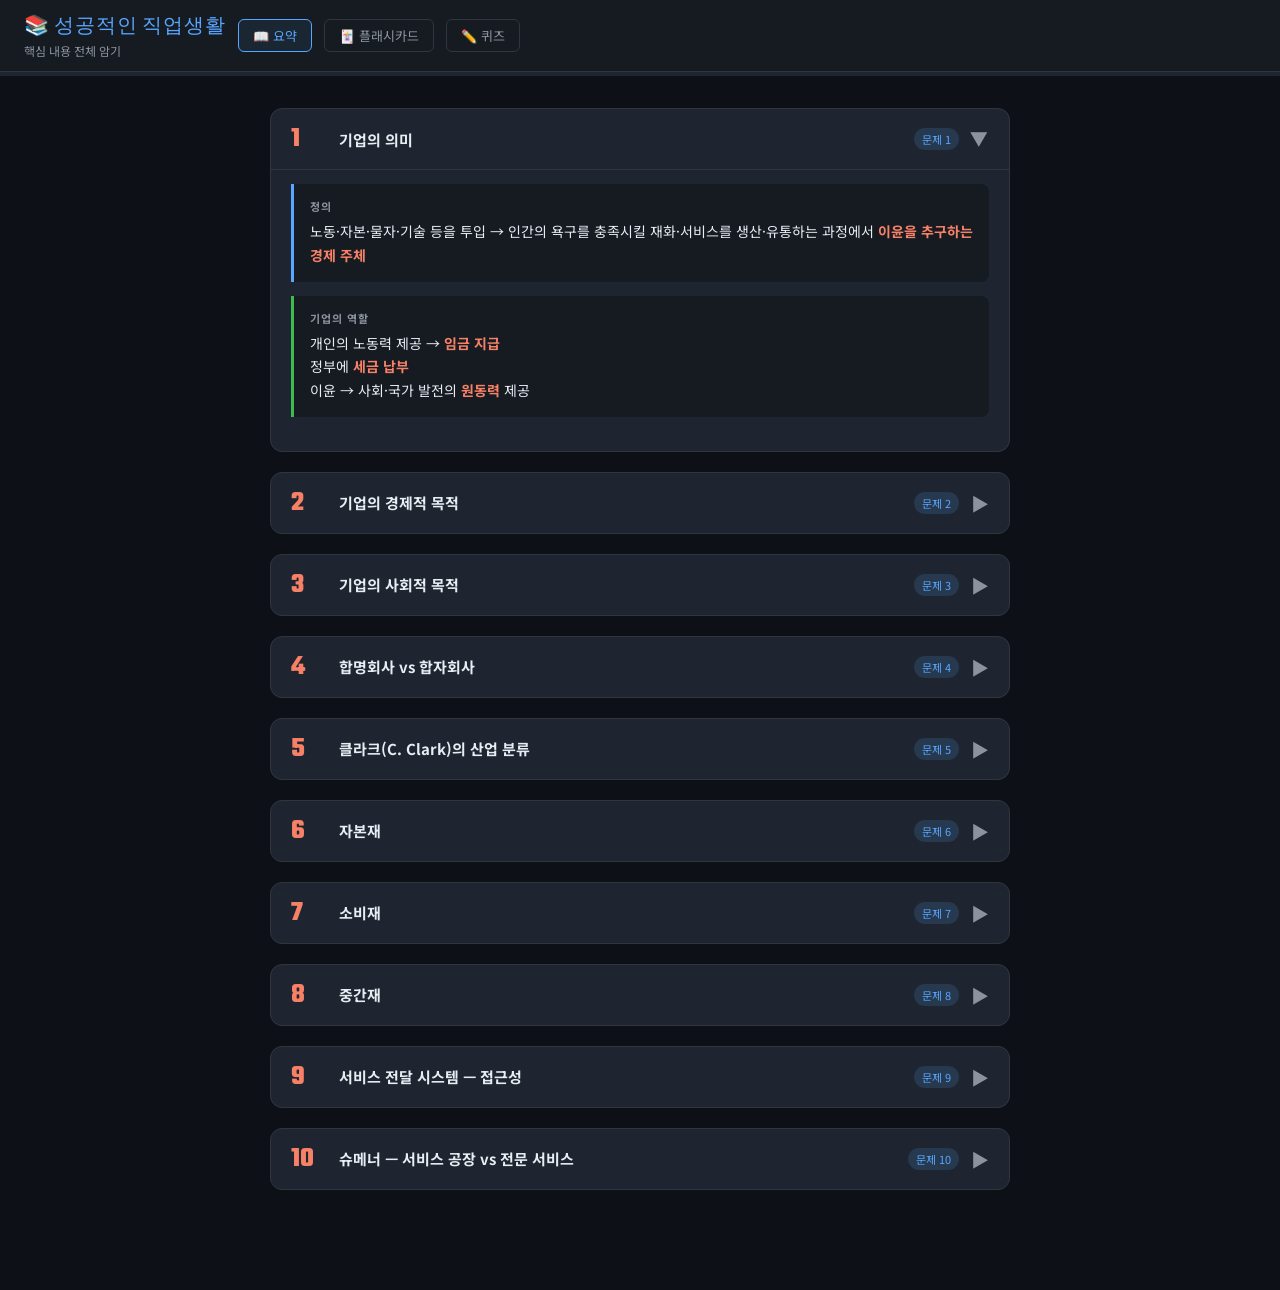
==== index.html @ 666afbc3 "Create index.html" ====
<!DOCTYPE html>
<html lang="ko">
<head>
<meta charset="UTF-8">
<meta name="viewport" content="width=device-width, initial-scale=1.0">
<title>성공적인 직업생활 암기 📚</title>
<style>
  @import url('https://fonts.googleapis.com/css2?family=Noto+Sans+KR:wght@400;500;700;900&family=Teko:wght@500;700&display=swap');
  :root {
    --bg:#0d1117;--surface:#161b22;--card:#1e2530;--border:#30363d;
    --accent:#58a6ff;--accent2:#f78166;--accent3:#3fb950;--accent4:#d2a8ff;
    --text:#e6edf3;--muted:#8b949e;
    --correct:#1a4731;--wrong:#4a1a1a;--correct-border:#3fb950;--wrong-border:#f85149;
  }
  *{box-sizing:border-box;margin:0;padding:0;}
  body{background:var(--bg);color:var(--text);font-family:'Noto Sans KR',sans-serif;min-height:100vh;}

  nav{background:var(--surface);border-bottom:1px solid var(--border);padding:12px 24px;display:flex;align-items:center;gap:12px;position:sticky;top:0;z-index:100;flex-wrap:wrap;}
  .nav-title{font-family:'Teko',sans-serif;font-size:20px;color:var(--accent);letter-spacing:1px;margin-right:auto;}
  .nav-sub{font-size:12px;color:var(--muted);}
  .nav-btn{background:none;border:1px solid var(--border);color:var(--muted);padding:6px 14px;border-radius:6px;cursor:pointer;font-family:'Noto Sans KR',sans-serif;font-size:13px;transition:all 0.2s;}
  .nav-btn.active,.nav-btn:hover{border-color:var(--accent);color:var(--accent);background:rgba(88,166,255,0.08);}

  .progress-bar-wrap{width:100%;background:var(--card);height:4px;position:sticky;top:53px;z-index:99;}
  .progress-bar-fill{height:100%;background:linear-gradient(90deg,var(--accent),var(--accent4));transition:width 0.4s ease;}

  .section{display:none;max-width:780px;margin:0 auto;padding:32px 20px 80px;}
  .section.active{display:block;}

  /* 요약 */
  .topic{background:var(--card);border:1px solid var(--border);border-radius:12px;margin-bottom:20px;overflow:hidden;}
  .topic-header{padding:16px 20px;display:flex;align-items:center;gap:12px;cursor:pointer;user-select:none;transition:background 0.15s;}
  .topic-header:hover{background:rgba(255,255,255,0.03);}
  .topic-num{font-family:'Teko',sans-serif;font-size:28px;font-weight:700;color:var(--accent2);min-width:36px;line-height:1;}
  .topic-title{font-size:15px;font-weight:700;flex:1;line-height:1.4;}
  .topic-tag{font-size:11px;padding:3px 8px;border-radius:20px;background:rgba(88,166,255,0.15);color:var(--accent);white-space:nowrap;}
  .chevron{color:var(--muted);font-size:18px;transition:transform 0.25s;}
  .topic.open .chevron{transform:rotate(90deg);}
  .topic-body{display:none;padding:0 20px 20px;border-top:1px solid var(--border);animation:fadeIn 0.2s ease;}
  .topic.open .topic-body{display:block;}
  @keyframes fadeIn{from{opacity:0;transform:translateY(-4px)}to{opacity:1;transform:none}}

  .keyword-box{background:var(--surface);border-left:3px solid var(--accent);border-radius:0 8px 8px 0;padding:14px 16px;margin:14px 0;}
  .keyword-box.green{border-color:var(--accent3);}
  .keyword-box.purple{border-color:var(--accent4);}
  .keyword-box.red{border-color:var(--accent2);}
  .kw-label{font-size:11px;font-weight:700;text-transform:uppercase;letter-spacing:1px;color:var(--muted);margin-bottom:6px;}
  .kw-content{font-size:14px;line-height:1.7;color:var(--text);}
  .kw-content strong{color:var(--accent2);}

  .compare-grid{display:grid;grid-template-columns:1fr 1fr;gap:12px;margin:14px 0;}
  .compare-card{background:var(--surface);border-radius:8px;padding:14px;border:1px solid var(--border);}
  .compare-card h4{font-size:13px;font-weight:700;margin-bottom:8px;}
  .compare-card.blue h4{color:var(--accent);}
  .compare-card.orange h4{color:var(--accent2);}
  .compare-card p,.compare-card li{font-size:13px;color:#cdd9e5;line-height:1.8;}
  .compare-card ul{padding-left:16px;}

  .tag-list{display:flex;flex-wrap:wrap;gap:8px;margin-top:10px;}
  .tag{background:rgba(63,185,80,0.12);color:var(--accent3);border:1px solid rgba(63,185,80,0.3);padding:4px 10px;border-radius:20px;font-size:12px;}
  .tag.blue{background:rgba(88,166,255,0.1);color:var(--accent);border-color:rgba(88,166,255,0.3);}
  .tag.purple{background:rgba(210,168,255,0.1);color:var(--accent4);border-color:rgba(210,168,255,0.3);}

  /* 플래시카드 */
  .flash-status{display:flex;justify-content:space-between;font-size:13px;color:var(--muted);margin-bottom:20px;align-items:center;}
  .flash-card-scene{width:100%;height:280px;perspective:1000px;margin-bottom:16px;}
  .flash-card-inner{width:100%;height:100%;position:relative;transform-style:preserve-3d;transition:transform 0.5s cubic-bezier(0.4,0,0.2,1);}
  .flash-card-scene.flipped .flash-card-inner{transform:rotateY(180deg);}
  .flash-front,.flash-back{position:absolute;inset:0;backface-visibility:hidden;-webkit-backface-visibility:hidden;border-radius:14px;display:flex;flex-direction:column;justify-content:center;align-items:center;padding:28px;text-align:center;}
  .flash-front{background:var(--card);border:1px solid var(--border);}
  .flash-back{background:linear-gradient(135deg,rgba(88,166,255,0.12),rgba(210,168,255,0.12));border:1px solid var(--accent4);transform:rotateY(180deg);}
  .flash-hint{font-size:11px;color:var(--muted);margin-bottom:16px;letter-spacing:1px;text-transform:uppercase;}
  .flash-q{font-size:18px;font-weight:700;line-height:1.5;}
  .flash-a{font-size:14px;line-height:1.8;color:#cdd9e5;}
  .flash-a strong{color:var(--accent2);}

  .flip-btn{width:100%;padding:14px;border-radius:10px;border:1px solid var(--accent);background:rgba(88,166,255,0.08);color:var(--accent);font-size:14px;font-weight:700;cursor:pointer;font-family:'Noto Sans KR',sans-serif;transition:all 0.15s;margin-bottom:10px;}
  .flip-btn:hover{background:rgba(88,166,255,0.18);}

  .flash-controls{display:flex;gap:10px;margin-bottom:10px;}
  .flash-btn{flex:1;padding:12px;border-radius:10px;border:1px solid var(--border);background:var(--surface);color:var(--text);font-size:14px;font-weight:700;cursor:pointer;font-family:'Noto Sans KR',sans-serif;transition:all 0.15s;}
  .flash-btn:hover{border-color:var(--accent);color:var(--accent);}
  .flash-btn.knew{border-color:var(--accent3);color:var(--accent3);}
  .flash-btn.knew:hover{background:rgba(63,185,80,0.1);}
  .flash-btn.unknown{border-color:var(--accent2);color:var(--accent2);}
  .flash-btn.unknown:hover{background:rgba(247,129,102,0.1);}

  .dot-row{display:flex;gap:6px;flex-wrap:wrap;margin-top:4px;}
  .dot{width:8px;height:8px;border-radius:50%;background:var(--border);transition:background 0.3s;}
  .dot.done{background:var(--accent3);}
  .dot.current{background:var(--accent);}

  /* 퀴즈 */
  .quiz-status{display:flex;justify-content:space-between;align-items:center;margin-bottom:24px;font-size:13px;color:var(--muted);}
  .quiz-num-badge{background:var(--accent);color:#0d1117;font-weight:700;padding:4px 10px;border-radius:20px;font-size:12px;}
  .quiz-card{background:var(--card);border:1px solid var(--border);border-radius:14px;padding:28px 24px;margin-bottom:16px;}
  .quiz-q-label{font-size:11px;font-weight:700;letter-spacing:2px;color:var(--accent2);margin-bottom:12px;}
  .quiz-question{font-size:16px;font-weight:700;line-height:1.6;margin-bottom:24px;}
  .quiz-options{display:flex;flex-direction:column;gap:10px;}
  .quiz-option{background:var(--surface);border:1px solid var(--border);border-radius:10px;padding:14px 18px;cursor:pointer;font-size:14px;line-height:1.5;transition:all 0.15s;text-align:left;color:var(--text);font-family:'Noto Sans KR',sans-serif;}
  .quiz-option:hover:not(:disabled){border-color:var(--accent);background:rgba(88,166,255,0.08);}
  .quiz-option.correct{background:var(--correct);border-color:var(--correct-border);color:#7ee787;}
  .quiz-option.wrong{background:var(--wrong);border-color:var(--wrong-border);color:#ff7b72;}
  .quiz-option:disabled{cursor:default;}
  .quiz-explain{background:var(--surface);border:1px solid var(--border);border-radius:10px;padding:16px 18px;margin-top:12px;font-size:13px;line-height:1.7;color:#cdd9e5;display:none;}
  .quiz-explain.visible{display:block;animation:fadeIn 0.2s ease;}
  .quiz-explain .explain-label{font-weight:700;color:var(--accent4);margin-bottom:6px;}
  .quiz-next-btn{background:var(--accent);color:#0d1117;border:none;padding:14px 28px;border-radius:10px;font-size:15px;font-weight:700;cursor:pointer;width:100%;font-family:'Noto Sans KR',sans-serif;margin-top:4px;transition:opacity 0.2s;display:none;}
  .quiz-next-btn:hover{opacity:0.85;}
  .quiz-next-btn.visible{display:block;}

  .result-box{background:var(--card);border:1px solid var(--border);border-radius:14px;padding:40px 24px;text-align:center;display:none;}
  .result-box.visible{display:block;animation:fadeIn 0.3s ease;}
  .result-score{font-family:'Teko',sans-serif;font-size:80px;font-weight:700;line-height:1;background:linear-gradient(135deg,var(--accent),var(--accent4));-webkit-background-clip:text;-webkit-text-fill-color:transparent;background-clip:text;}
  .result-label{font-size:14px;color:var(--muted);margin:8px 0 28px;}
  .result-msg{font-size:18px;font-weight:700;margin-bottom:20px;}
  .retry-btn{background:none;border:1px solid var(--accent);color:var(--accent);padding:12px 32px;border-radius:10px;font-size:14px;font-weight:700;cursor:pointer;font-family:'Noto Sans KR',sans-serif;transition:all 0.2s;}
  .retry-btn:hover{background:rgba(88,166,255,0.1);}

  @media(max-width:480px){.compare-grid{grid-template-columns:1fr;}.quiz-question{font-size:15px;}.flash-q{font-size:16px;}}
</style>
</head>
<body>

<nav>
  <div>
    <div class="nav-title">📚 성공적인 직업생활</div>
    <div class="nav-sub">핵심 내용 전체 암기</div>
  </div>
  <button class="nav-btn active" onclick="switchMode('summary',this)">📖 요약</button>
  <button class="nav-btn" onclick="switchMode('flash',this)">🃏 플래시카드</button>
  <button class="nav-btn" onclick="switchMode('quiz',this)">✏️ 퀴즈</button>
</nav>
<div class="progress-bar-wrap"><div class="progress-bar-fill" id="progressBar" style="width:0%"></div></div>

<!-- ===== 요약 ===== -->
<div class="section active" id="section-summary">

  <div class="topic open">
    <div class="topic-header" onclick="toggleTopic(this)">
      <span class="topic-num">1</span>
      <span class="topic-title">기업의 의미</span>
      <span class="topic-tag">문제 1</span>
      <span class="chevron">▶</span>
    </div>
    <div class="topic-body">
      <div class="keyword-box">
        <div class="kw-label">정의</div>
        <div class="kw-content">노동·자본·물자·기술 등을 투입 → 인간의 욕구를 충족시킬 재화·서비스를 생산·유통하는 과정에서 <strong>이윤을 추구하는 경제 주체</strong></div>
      </div>
      <div class="keyword-box green">
        <div class="kw-label">기업의 역할</div>
        <div class="kw-content">
          개인의 노동력 제공 → <strong>임금 지급</strong><br>
          정부에 <strong>세금 납부</strong><br>
          이윤 → 사회·국가 발전의 <strong>원동력</strong> 제공
        </div>
      </div>
    </div>
  </div>

  <div class="topic">
    <div class="topic-header" onclick="toggleTopic(this)">
      <span class="topic-num">2</span>
      <span class="topic-title">기업의 경제적 목적</span>
      <span class="topic-tag">문제 2</span>
      <span class="chevron">▶</span>
    </div>
    <div class="topic-body">
      <div class="keyword-box">
        <div class="kw-label">핵심</div>
        <div class="kw-content">재화와 노동력의 <strong>비용을 최소</strong>로 하여 투입에서 산출까지 전 과정을 경제적으로 경영 → <strong>이윤의 극대화</strong> 추구</div>
      </div>
    </div>
  </div>

  <div class="topic">
    <div class="topic-header" onclick="toggleTopic(this)">
      <span class="topic-num">3</span>
      <span class="topic-title">기업의 사회적 목적</span>
      <span class="topic-tag">문제 3</span>
      <span class="chevron">▶</span>
    </div>
    <div class="topic-body">
      <div class="keyword-box purple">
        <div class="kw-label">핵심</div>
        <div class="kw-content">사회의 기대를 충족하고 <strong>기업 윤리를 준수</strong>하며 <strong>사회적 책임</strong>을 다함</div>
      </div>
      <div class="keyword-box green">
        <div class="kw-label">사회 환원 방법</div>
        <div class="kw-content">이윤의 일부 → <strong>환경보호 활동</strong>, <strong>문화·예술 활동</strong>, <strong>자원봉사 활동</strong>으로 사회에 환원 → 기업과 사회 모두 발전</div>
      </div>
    </div>
  </div>

  <div class="topic">
    <div class="topic-header" onclick="toggleTopic(this)">
      <span class="topic-num">4</span>
      <span class="topic-title">합명회사 vs 합자회사</span>
      <span class="topic-tag">문제 4</span>
      <span class="chevron">▶</span>
    </div>
    <div class="topic-body">
      <div class="compare-grid">
        <div class="compare-card blue">
          <h4>합명회사</h4>
          <ul>
            <li>가족 공동체·혈연관계 기반</li>
            <li>2인 이상 공동 출자</li>
            <li>전원 <strong>무한연대책임사원</strong></li>
            <li>회사 망하면 공동창업자 전원이 부채를 나눠 책임</li>
          </ul>
        </div>
        <div class="compare-card orange">
          <h4>합자회사</h4>
          <ul>
            <li>합명회사보다 <strong>자본 조달 용이</strong></li>
            <li><strong>무한책임사원</strong>: 업무집행 + 부채 책임</li>
            <li><strong>유한책임사원</strong>: 출자만, 부채 책임 없음</li>
            <li>회사 망해도 투자 금액만 손실, 추가 부채 책임 없음</li>
          </ul>
        </div>
      </div>
      <div class="keyword-box red">
        <div class="kw-label">핵심 차이</div>
        <div class="kw-content">합명 = <strong>전원 무한책임</strong> / 합자 = <strong>무한책임 + 유한책임 사원 공존</strong></div>
      </div>
    </div>
  </div>

  <div class="topic">
    <div class="topic-header" onclick="toggleTopic(this)">
      <span class="topic-num">5</span>
      <span class="topic-title">클라크(C. Clark)의 산업 분류</span>
      <span class="topic-tag">문제 5</span>
      <span class="chevron">▶</span>
    </div>
    <div class="topic-body">
      <div class="keyword-box">
        <div class="kw-label">분류 기준</div>
        <div class="kw-content">1차 산업에서 생산된 원료를 가공하여 새로운 제품을 생산하는 산업을 <strong>2차 산업</strong>으로 분류함</div>
      </div>
      <div class="keyword-box">
        <div class="kw-label">1차 산업 — 자연에서 직접 채취·생산</div>
        <div class="tag-list"><span class="tag">농업</span><span class="tag">목축업</span><span class="tag">수산업</span><span class="tag">임업</span><span class="tag">수렵업</span></div>
      </div>
      <div class="keyword-box green">
        <div class="kw-label">2차 산업 — 1차 원료를 가공하여 새 제품 생산</div>
        <div class="tag-list"><span class="tag blue">제조업</span><span class="tag blue">건설업</span><span class="tag blue">가스·전기 공급업</span><span class="tag blue">광업</span></div>
      </div>
      <div class="keyword-box purple">
        <div class="kw-label">3차 산업 — 비물질적 생산 담당 서비스업</div>
        <div class="tag-list"><span class="tag purple">상업</span><span class="tag purple">금융업</span><span class="tag purple">보험업</span><span class="tag purple">운수업</span><span class="tag purple">통신업</span><span class="tag purple">관광업</span><span class="tag purple">선전업</span><span class="tag purple">공무</span></div>
      </div>
    </div>
  </div>

  <div class="topic">
    <div class="topic-header" onclick="toggleTopic(this)">
      <span class="topic-num">6</span>
      <span class="topic-title">자본재</span>
      <span class="topic-tag">문제 6</span>
      <span class="chevron">▶</span>
    </div>
    <div class="topic-body">
      <div class="keyword-box">
        <div class="kw-label">정의</div>
        <div class="kw-content"><strong>소비재를 생산하기 위한 생산 수단</strong>이며, 다른 상품이나 서비스를 생산하기 위해 사용되는 기계, 설비, 공장 건물 등의 생산 수단</div>
      </div>
      <div class="tag-list"><span class="tag blue">기계</span><span class="tag blue">설비</span><span class="tag blue">공장 건물</span></div>
    </div>
  </div>

  <div class="topic">
    <div class="topic-header" onclick="toggleTopic(this)">
      <span class="topic-num">7</span>
      <span class="topic-title">소비재</span>
      <span class="topic-tag">문제 7</span>
      <span class="chevron">▶</span>
    </div>
    <div class="topic-body">
      <div class="keyword-box green">
        <div class="kw-label">정의</div>
        <div class="kw-content">사람이 <strong>일상생활에서 직접 소비</strong>하는 재화</div>
      </div>
      <div class="tag-list"><span class="tag">음식</span><span class="tag">의류</span><span class="tag">가전제품</span></div>
    </div>
  </div>

  <div class="topic">
    <div class="topic-header" onclick="toggleTopic(this)">
      <span class="topic-num">8</span>
      <span class="topic-title">중간재</span>
      <span class="topic-tag">문제 8</span>
      <span class="chevron">▶</span>
    </div>
    <div class="topic-body">
      <div class="keyword-box purple">
        <div class="kw-label">정의</div>
        <div class="kw-content">생산 과정에 쓰이는 <strong>원료나 부속품</strong>과 같이 중간 과정에 소요되는 재화</div>
      </div>
      <div class="tag-list"><span class="tag purple">철강 (자동차 제조용)</span><span class="tag purple">반도체 (전자제품용)</span></div>
    </div>
  </div>

  <div class="topic">
    <div class="topic-header" onclick="toggleTopic(this)">
      <span class="topic-num">9</span>
      <span class="topic-title">서비스 전달 시스템 — 접근성</span>
      <span class="topic-tag">문제 9</span>
      <span class="chevron">▶</span>
    </div>
    <div class="topic-body">
      <div class="keyword-box">
        <div class="kw-label">정의</div>
        <div class="kw-content">서비스를 구매하는 과정에서 고객이 <strong>얼마나 쉽게 서비스를 제공받을 수 있는 환경</strong>인가에 관한 것</div>
      </div>
      <div class="keyword-box green">
        <div class="kw-label">① 종업원 관련</div>
        <div class="kw-content">종업원의 <strong>수</strong>, 종업원의 <strong>숙련도</strong>, 종업원의 <strong>서비스 자세</strong></div>
      </div>
      <div class="keyword-box purple">
        <div class="kw-label">② 시간·속도 관련</div>
        <div class="kw-content"><strong>영업시간</strong> 및 <strong>업무처리 속도</strong>와 <strong>접근의 편리성</strong>, 시설 이용의 편리함</div>
      </div>
      <div class="keyword-box red">
        <div class="kw-label">③ 환경·시설 관련</div>
        <div class="kw-content">소비자의 접근 편의를 위한 <strong>실내 인테리어</strong>, <strong>이용설비</strong>, <strong>사용하는 도구</strong></div>
      </div>
    </div>
  </div>

  <div class="topic">
    <div class="topic-header" onclick="toggleTopic(this)">
      <span class="topic-num">10</span>
      <span class="topic-title">슈메너 — 서비스 공장 vs 전문 서비스</span>
      <span class="topic-tag">문제 10</span>
      <span class="chevron">▶</span>
    </div>
    <div class="topic-body">
      <div class="compare-grid">
        <div class="compare-card blue">
          <h4>🏭 서비스 공장</h4>
          <ul>
            <li><strong>설비 중심</strong> (노동 낮음)</li>
            <li><strong>규격화</strong> (상호작용 낮음)</li>
            <li>비싼 장비로 모든 고객에게 동일 서비스 대량 제공</li>
            <li>예) KTX, 비행기, 놀이공원, 자동세차장</li>
          </ul>
        </div>
        <div class="compare-card orange">
          <h4>👨‍💼 전문 서비스</h4>
          <ul>
            <li><strong>사람 중심</strong> (노동 높음)</li>
            <li><strong>철저한 맞춤형</strong> (상호작용 높음)</li>
            <li>전문 지식·시간 투입, 고객 1인만을 위한 서비스</li>
            <li>예) 변호사, 1:1 과외, 세무사, 맞춤형 인테리어</li>
          </ul>
        </div>
      </div>
      <div class="keyword-box red">
        <div class="kw-label">핵심 비교</div>
        <div class="kw-content">서비스 공장 = <strong>설비↑ 규격화(양)</strong> / 전문 서비스 = <strong>사람↑ 맞춤형(질)</strong></div>
      </div>
    </div>
  </div>

</div>

<!-- ===== 플래시카드 ===== -->
<div class="section" id="section-flash">
  <div class="flash-status">
    <span id="flashCounter">1 / 20</span>
    <div class="dot-row" id="dotRow"></div>
  </div>
  <div class="flash-card-scene" id="flashScene">
    <div class="flash-card-inner" id="flashInner">
      <div class="flash-front">
        <div class="flash-hint">아래 버튼으로 뒤집기 ▼</div>
        <div class="flash-q" id="flashQ"></div>
      </div>
      <div class="flash-back">
        <div class="flash-hint">정답 ✓</div>
        <div class="flash-a" id="flashA"></div>
      </div>
    </div>
  </div>
  <button class="flip-btn" onclick="flipCard()">🔄 카드 뒤집기</button>
  <div class="flash-controls">
    <button class="flash-btn unknown" onclick="markCard(false)">❌ 모름</button>
    <button class="flash-btn knew" onclick="markCard(true)">✅ 알았음</button>
  </div>
  <div class="flash-controls">
    <button class="flash-btn" onclick="prevCard()">◀ 이전</button>
    <button class="flash-btn" onclick="nextCardOnly()">다음 ▶</button>
  </div>
  <div style="margin-top:16px;font-size:13px;color:var(--muted);text-align:center;" id="flashProgress">알고 있음: 0개</div>
</div>

<!-- ===== 퀴즈 ===== -->
<div class="section" id="section-quiz">
  <div class="quiz-status">
    <span id="quizCounterLabel">문제 <span id="quizNum">1</span> / <span id="quizTotal">20</span></span>
    <span class="quiz-num-badge" id="quizScore">점수 0</span>
  </div>
  <div class="quiz-card" id="quizCard">
    <div class="quiz-q-label">Q.</div>
    <div class="quiz-question" id="quizQuestion"></div>
    <div class="quiz-options" id="quizOptions"></div>
    <div class="quiz-explain" id="quizExplain">
      <div class="explain-label">💡 해설</div>
      <div id="quizExplainText"></div>
    </div>
  </div>
  <button class="quiz-next-btn" id="quizNextBtn" onclick="nextQuestion()">다음 문제 →</button>
  <div class="result-box" id="resultBox">
    <div class="result-score" id="resultScore"></div>
    <div class="result-label" id="resultLabel"></div>
    <div class="result-msg" id="resultMsg"></div>
    <button class="retry-btn" onclick="startQuiz()">🔄 다시 풀기</button>
  </div>
</div>

<script>
// ===== 토픽 토글 =====
function toggleTopic(header){
  header.parentElement.classList.toggle('open');
}

// ===== 모드 전환 =====
function switchMode(mode, btn){
  document.querySelectorAll('.section').forEach(s=>s.classList.remove('active'));
  document.querySelectorAll('.nav-btn').forEach(b=>b.classList.remove('active'));
  document.getElementById('section-'+mode).classList.add('active');
  btn.classList.add('active');
  if(mode==='flash') initFlash();
  if(mode==='quiz') startQuiz();
}

// ===== 플래시카드 데이터 (20장) =====
const flashCards = [
  {q:'기업이란? (정의)',a:'노동·자본·물자·기술을 투입 → 재화·서비스를 생산·유통하는 과정에서 <strong>이윤을 추구하는 경제 주체</strong>'},
  {q:'기업이 개인과 정부에 각각 하는 것은?',a:'개인의 노동력 대가로 <strong>임금 지급</strong>, 정부에 <strong>세금 납부</strong>'},
  {q:'기업의 이윤이 갖는 의미는?',a:'사회와 국가 발전의 <strong>원동력</strong> 제공'},
  {q:'기업의 경제적 목적은?',a:'재화·노동력의 <strong>비용 최소화</strong> → 전 과정 경제적 경영 → <strong>이윤 극대화</strong>'},
  {q:'기업의 사회적 목적은?',a:'사회의 기대 충족, <strong>기업 윤리 준수</strong>, 사회적 책임 이행. 이윤 일부를 <strong>환경보호·문화예술·자원봉사</strong>로 사회 환원'},
  {q:'합명회사란?',a:'가족·혈연 기반, 2인 이상 공동 출자, <strong>전원 무한연대책임사원</strong> 구성. 망하면 공동창업자 전원이 부채 분담'},
  {q:'합자회사란?',a:'합명회사보다 자본 조달 용이. <strong>무한책임사원</strong>(경영+부채)과 <strong>유한책임사원</strong>(출자만, 부채 책임 없음)으로 구성'},
  {q:'합명 vs 합자 — 핵심 차이는?',a:'합명 = <strong>전원 무한책임</strong> / 합자 = <strong>무한책임 + 유한책임 사원 공존</strong>'},
  {q:'클라크 산업 분류 — 1차 산업이란? 예시 포함.',a:'자연에서 직접 채취·생산. 예) <strong>농업, 목축업, 수산업, 임업, 수렵업</strong>'},
  {q:'클라크 산업 분류 — 2차 산업이란? 예시 포함.',a:'1차 산업 원료를 <strong>가공</strong>해 새 제품 생산. 예) <strong>제조업, 건설업, 광업, 가스·전기 공급업</strong>'},
  {q:'클라크 산업 분류 — 3차 산업이란? 예시 포함.',a:'<strong>비물질적 생산</strong> 담당 서비스업. 예) <strong>상업, 금융업, 보험업, 운수업, 통신업, 관광업, 선전업, 공무</strong>'},
  {q:'자본재란?',a:'<strong>소비재를 생산하기 위한 생산 수단</strong>. 다른 상품·서비스 생산에 사용되는 <strong>기계, 설비, 공장 건물</strong>'},
  {q:'소비재란?',a:'사람이 <strong>일상생활에서 직접 소비</strong>하는 재화'},
  {q:'중간재란?',a:'생산 과정에 쓰이는 <strong>원료나 부속품</strong>과 같이 중간 과정에 소요되는 재화. 예) 철강(자동차용), 반도체(전자제품용)'},
  {q:'서비스 전달 시스템에서 접근성이란?',a:'서비스 구매 과정에서 고객이 <strong>얼마나 쉽게 서비스를 제공받을 수 있는 환경</strong>인가'},
  {q:'접근성의 3가지 요소는?',a:'① <strong>종업원</strong>(수·숙련도·서비스 자세) ② <strong>시간·속도</strong>(영업시간·업무처리 속도·접근 편리성) ③ <strong>환경·시설</strong>(실내 인테리어·이용설비·사용 도구)'},
  {q:'슈메너 서비스 프로세스 매트릭스란?',a:'노동 집약도 × 상호작용·맞춤화 정도의 2축으로 서비스를 <strong>서비스 공장/서비스 샵/대중서비스/전문서비스</strong>로 분류'},
  {q:'서비스 공장의 특징과 예시는?',a:'<strong>설비 중심(노동↓) + 규격화(상호작용↓)</strong> → 모든 고객에게 동일 서비스 대량 제공. 예) <strong>KTX, 비행기, 놀이공원, 자동세차장</strong>'},
  {q:'전문 서비스의 특징과 예시는?',a:'<strong>사람 중심(노동↑) + 맞춤형(상호작용↑)</strong> → 고객 1인만을 위한 서비스. 예) <strong>변호사, 1:1 과외, 세무사, 맞춤형 인테리어 건축가</strong>'},
  {q:'서비스 공장 vs 전문 서비스 — 핵심 비교',a:'서비스 공장 = <strong>설비↑ 규격화(양)</strong> / 전문 서비스 = <strong>사람↑ 맞춤형(질)</strong>'},
];

let flashIdx=0, knewSet=new Set();

function initFlash(){
  flashIdx=0; knewSet.clear();
  buildDots(); showFlashCard();
}
function buildDots(){
  const row=document.getElementById('dotRow');
  row.innerHTML='';
  flashCards.forEach((_,i)=>{
    const d=document.createElement('div');
    d.className='dot'; d.id='dot-'+i;
    row.appendChild(d);
  });
}
function showFlashCard(){
  const card=flashCards[flashIdx];
  document.getElementById('flashQ').innerHTML=card.q;
  document.getElementById('flashA').innerHTML=card.a;
  document.getElementById('flashCounter').textContent=`${flashIdx+1} / ${flashCards.length}`;
  document.getElementById('flashScene').classList.remove('flipped');
  flashCards.forEach((_,i)=>{
    const d=document.getElementById('dot-'+i);
    d.className='dot'+(knewSet.has(i)?' done':'')+(i===flashIdx?' current':'');
  });
  document.getElementById('flashProgress').textContent=`알고 있음: ${knewSet.size}개 / ${flashCards.length}개`;
  updateProgress(flashIdx,flashCards.length);
}
function flipCard(){
  document.getElementById('flashScene').classList.toggle('flipped');
}
function markCard(knew){
  if(knew) knewSet.add(flashIdx);
  else knewSet.delete(flashIdx);
  flashIdx=(flashIdx+1)%flashCards.length;
  showFlashCard();
}
function prevCard(){
  flashIdx=(flashIdx-1+flashCards.length)%flashCards.length;
  showFlashCard();
}
function nextCardOnly(){
  flashIdx=(flashIdx+1)%flashCards.length;
  showFlashCard();
}

// ===== 퀴즈 데이터 (20문제) =====
const quizBank=[
  {q:'기업의 정의로 옳은 것은?',opts:['이윤을 추구하지 않는 비영리 조직','노동·자본·물자·기술을 투입해 재화·서비스를 생산·유통하며 이윤을 추구하는 경제 주체','정부의 지시에 따라 재화를 배급하는 기관','사회 봉사만을 목적으로 하는 단체'],ans:1,explain:'기업은 노동·자본·물자·기술을 투입하여 인간의 욕구를 충족시킬 재화·서비스를 생산·유통하는 과정에서 이윤을 추구하는 경제 주체입니다.'},
  {q:'기업이 개인의 노동력 제공에 대해 지급하는 것은?',opts:['세금','배당금','임금','보조금'],ans:2,explain:'기업은 개인의 노동력을 제공받고 그 대가로 임금을 지급합니다.'},
  {q:'기업의 경제적 목적은?',opts:['사회 환원','환경 보호','이윤 극대화','기업 윤리 준수'],ans:2,explain:'경제적 목적은 비용 최소화를 통한 전 과정 경제적 경영으로 이윤 극대화를 추구하는 것입니다.'},
  {q:'기업의 사회적 목적에 해당하지 않는 것은?',opts:['기업 윤리 준수','환경보호 활동','이윤 극대화','자원봉사 활동'],ans:2,explain:'이윤 극대화는 경제적 목적입니다. 사회적 목적은 윤리 준수, 사회 환원, 사회적 책임 이행입니다.'},
  {q:'합명회사의 특징으로 옳은 것은?',opts:['유한책임사원만으로 구성','무한책임사원과 유한책임사원 공존','전원 무한연대책임사원으로 구성','주식을 발행하여 자본 조달'],ans:2,explain:'합명회사는 2인 이상의 무한연대책임사원으로만 구성됩니다.'},
  {q:'합자회사에서 출자만 하고 부채 책임을 지지 않는 사원은?',opts:['무한책임사원','유한책임사원','익명사원','특별사원'],ans:1,explain:'유한책임사원은 투자한 금액만 손실하며 추가 부채 책임이 없는 일종의 투자자입니다.'},
  {q:'합자회사가 합명회사보다 유리한 점은?',opts:['책임이 더 명확함','자본 조달이 더 용이함','의사결정이 빠름','세금이 적음'],ans:1,explain:'합자회사는 유한책임사원의 존재로 자본 조달이 합명회사보다 용이합니다.'},
  {q:'클라크 산업 분류 — 다음 중 1차 산업은?',opts:['제조업','건설업','수산업','금융업'],ans:2,explain:'1차 산업은 자연에서 직접 채취·생산하는 농업, 목축업, 수산업, 임업, 수렵업입니다.'},
  {q:'클라크 산업 분류 — 2차 산업의 정의는?',opts:['자연에서 직접 채취','1차 산업 원료를 가공해 새 제품 생산','비물질적 생산 서비스','금융·보험 등 무형 서비스'],ans:1,explain:'2차 산업은 1차 산업에서 생산된 원료를 가공하여 새로운 제품을 생산하는 산업입니다.'},
  {q:'다음 중 3차 산업에 해당하지 않는 것은?',opts:['금융업','관광업','광업','보험업'],ans:2,explain:'광업은 2차 산업입니다. 3차 산업은 상업, 금융업, 보험업, 운수업, 통신업, 관광업 등 서비스업입니다.'},
  {q:'자본재의 올바른 설명은?',opts:['사람이 일상에서 직접 소비하는 재화','생산 과정의 원료나 부속품','소비재를 생산하기 위한 기계·설비·공장 건물','비물질적 서비스'],ans:2,explain:'자본재는 소비재를 생산하기 위한 생산 수단으로 기계, 설비, 공장 건물 등이 해당됩니다.'},
  {q:'중간재의 예시로 옳은 것은?',opts:['공장 건물','밥(식품)','자동차 제조용 철강','세탁기'],ans:2,explain:'중간재는 생산 과정에 쓰이는 원료나 부속품입니다. 자동차 제조용 철강이 대표적입니다.'},
  {q:'자본재·소비재·중간재를 올바르게 연결한 것은?',opts:['기계=소비재, 밥=자본재, 철강=중간재','기계=자본재, 밥=소비재, 철강=중간재','기계=중간재, 밥=자본재, 철강=소비재','기계=자본재, 밥=중간재, 철강=소비재'],ans:1,explain:'자본재=기계(생산수단), 소비재=밥(직접소비), 중간재=철강(생산과정 원료)입니다.'},
  {q:'서비스 전달 시스템의 접근성 정의로 옳은 것은?',opts:['서비스 품질 자체의 우수성','고객이 얼마나 쉽게 서비스를 제공받을 수 있는 환경','서비스 가격의 적절성','종업원의 친절도만을 의미'],ans:1,explain:'접근성은 서비스를 구매하는 과정에서 고객이 얼마나 쉽게 서비스를 제공받을 수 있는 환경인가에 관한 것입니다.'},
  {q:'접근성 요소가 아닌 것은?',opts:['종업원의 숙련도','영업시간','제품의 원가','실내 인테리어'],ans:2,explain:'제품의 원가는 접근성 요소가 아닙니다. 접근성은 종업원(수·숙련도·자세), 시간·속도, 시설 편의성으로 구성됩니다.'},
  {q:'접근성의 종업원 관련 요소 3가지는?',opts:['임금·학력·경력','수·숙련도·서비스 자세','수·외모·나이','경력·자격증·학벌'],ans:1,explain:'접근성의 종업원 관련 요소는 종업원의 수, 숙련도, 서비스 자세입니다.'},
  {q:'슈메너 서비스 공장의 특징은?',opts:['노동 높음, 맞춤형','설비 중심, 규격화','사람 중심, 상호작용 높음','노동 높음, 상호작용 낮음'],ans:1,explain:'서비스 공장은 설비 중심(노동↓) + 규격화(상호작용↓)로 모든 고객에게 동일 서비스를 대량 제공합니다.'},
  {q:'다음 중 서비스 공장에 해당하는 것은?',opts:['1:1 과외','변호사 사무실','KTX','맞춤형 인테리어'],ans:2,explain:'KTX는 설비 중심의 규격화된 서비스를 대량 제공하는 서비스 공장에 해당합니다.'},
  {q:'전문 서비스에 해당하는 것은?',opts:['놀이공원','자동세차장','비행기','세무사'],ans:3,explain:'세무사는 전문 지식과 시간을 투입해 고객 개인만을 위한 맞춤형 서비스를 제공하는 전문 서비스입니다.'},
  {q:'슈메너 매트릭스에서 전문 서비스의 두 축 특성은?',opts:['설비 중심 + 규격화','노동 낮음 + 상호작용 낮음','사람 중심(노동 높음) + 맞춤형(상호작용 높음)','설비 중심 + 맞춤형'],ans:2,explain:'전문 서비스는 사람 중심(노동↑) + 철저한 맞춤형(상호작용↑)이 특징입니다.'},
];

let qIdx=0,score=0,answered=false,quizOrder=[];
function shuffle(arr){return [...arr].sort(()=>Math.random()-0.5);}

function startQuiz(){
  quizOrder=shuffle(quizBank);
  qIdx=0;score=0;answered=false;
  document.getElementById('resultBox').classList.remove('visible');
  document.getElementById('quizCard').style.display='';
  document.getElementById('quizCounterLabel').style.display='';
  document.getElementById('quizScore').textContent='점수 0';
  document.getElementById('quizTotal').textContent=quizOrder.length;
  showQuestion();
}
function showQuestion(){
  const q=quizOrder[qIdx];
  answered=false;
  document.getElementById('quizNum').textContent=qIdx+1;
  document.getElementById('quizQuestion').textContent=q.q;
  document.getElementById('quizExplain').classList.remove('visible');
  document.getElementById('quizNextBtn').classList.remove('visible');
  updateProgress(qIdx,quizOrder.length);
  const optsEl=document.getElementById('quizOptions');
  optsEl.innerHTML='';
  shuffle(q.opts.map((o,i)=>({text:o,orig:i}))).forEach(opt=>{
    const btn=document.createElement('button');
    btn.className='quiz-option';
    btn.textContent=opt.text;
    btn.onclick=()=>selectAnswer(opt.orig,q.ans,q.explain,q.opts);
    optsEl.appendChild(btn);
  });
}
function selectAnswer(chosen,correct,explain,opts){
  if(answered)return;
  answered=true;
  document.getElementById('quizOptions').querySelectorAll('.quiz-option').forEach(btn=>{
    const origIdx=opts.indexOf(btn.textContent);
    btn.disabled=true;
    if(origIdx===correct) btn.classList.add('correct');
    else if(origIdx===chosen) btn.classList.add('wrong');
  });
  if(chosen===correct) score++;
  document.getElementById('quizScore').textContent=`점수 ${score}`;
  document.getElementById('quizExplainText').textContent=explain;
  document.getElementById('quizExplain').classList.add('visible');
  document.getElementById('quizNextBtn').classList.add('visible');
  document.getElementById('quizNextBtn').textContent=qIdx<quizOrder.length-1?'다음 문제 →':'결과 보기 →';
}
function nextQuestion(){
  qIdx++;
  if(qIdx>=quizOrder.length) showResult();
  else showQuestion();
}
function showResult(){
  document.getElementById('quizCard').style.display='none';
  document.getElementById('quizCounterLabel').style.display='none';
  document.getElementById('quizNextBtn').classList.remove('visible');
  const box=document.getElementById('resultBox');
  box.classList.add('visible');
  document.getElementById('resultScore').textContent=score;
  document.getElementById('resultLabel').textContent=`/ ${quizOrder.length}문제`;
  const pct=score/quizOrder.length;
  let msg=pct===1?'🎉 완벽! 시험 준비 완료!':pct>=0.8?'👍 거의 다 왔어요! 틀린 것만 복습!':pct>=0.5?'📖 절반 이상! 조금 더 파이팅!':'💪 요약 탭 다시 보고 재도전!';
  document.getElementById('resultMsg').textContent=msg;
  updateProgress(quizOrder.length,quizOrder.length);
}
function updateProgress(curr,total){
  document.getElementById('progressBar').style.width=(curr/total*100)+'%';
}

initFlash();
</script>
</body>
</html>
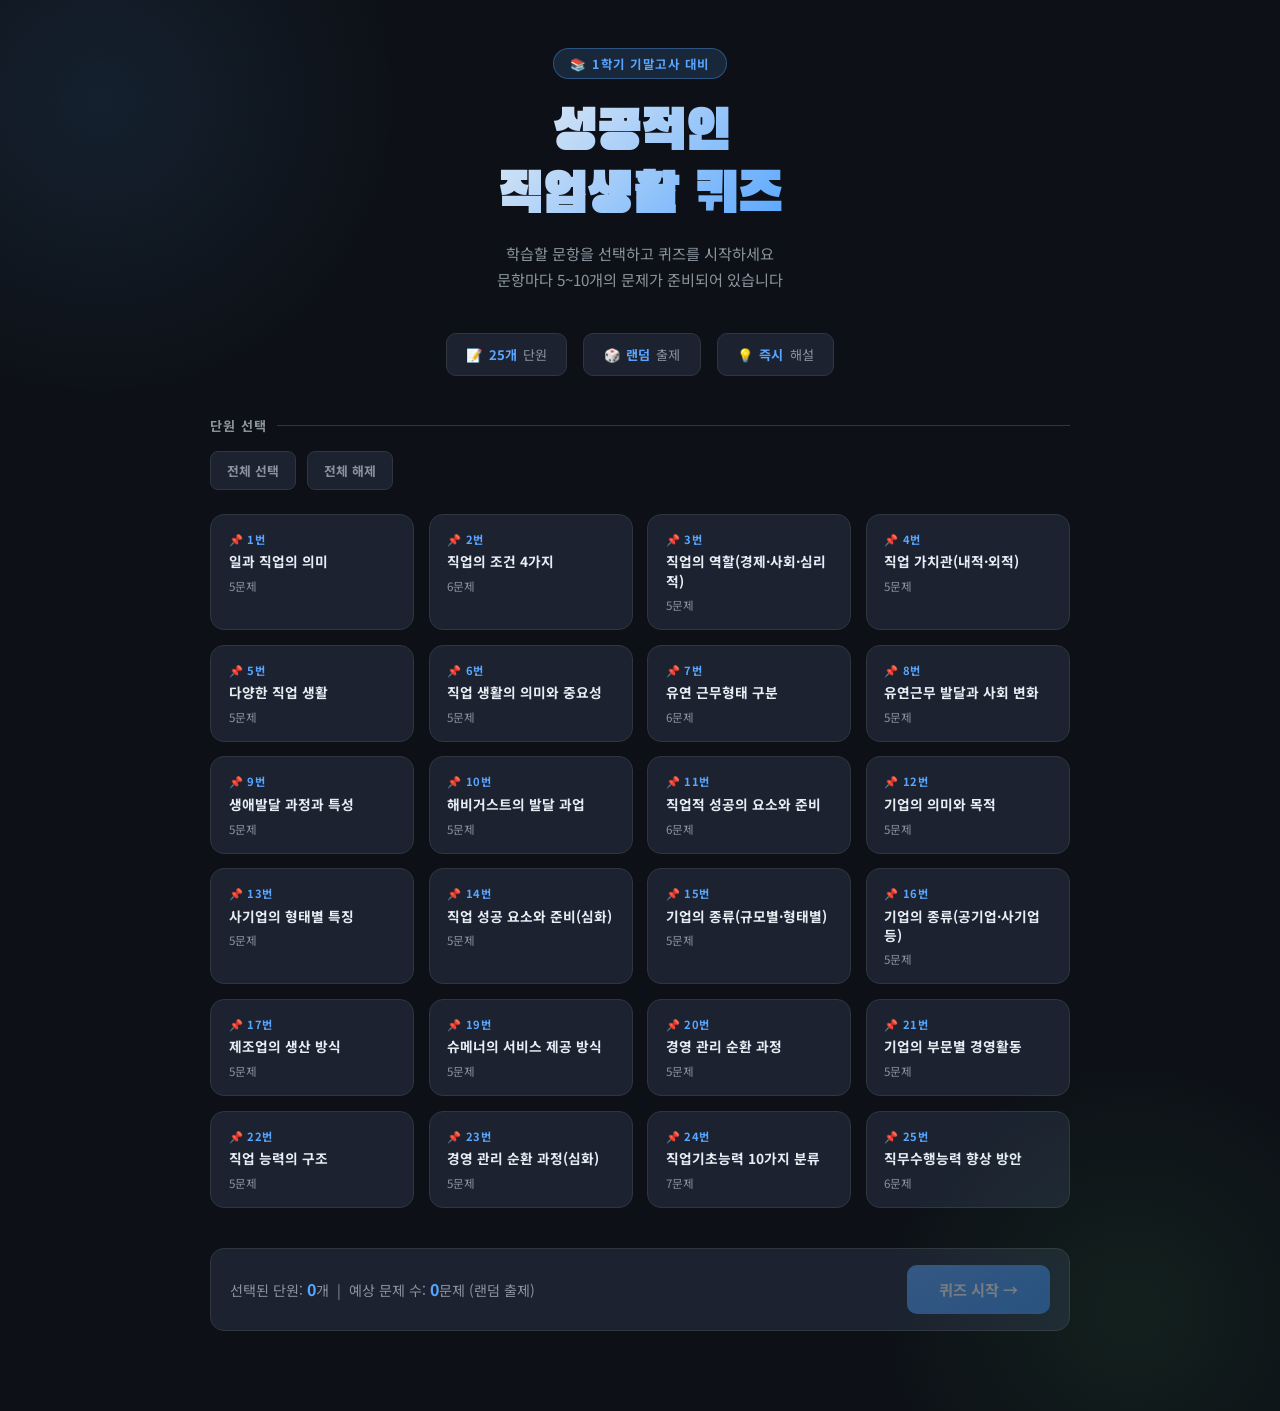
==== commit bfe3fa10: "Update greeting from 'Hello' to 'Goodbye'" ====
--- a/index.html
+++ b/index.html
@@ -3,604 +3,653 @@
 <head>
 <meta charset="UTF-8">
 <meta name="viewport" content="width=device-width, initial-scale=1.0">
-<title>성공적인 직업생활 암기 📚</title>
+<title>성공적인 직업생활 시험 대비 퀴즈</title>
+<link href="https://fonts.googleapis.com/css2?family=Noto+Sans+KR:wght@400;500;700;900&family=Black+Han+Sans&display=swap" rel="stylesheet">
 <style>
-  @import url('https://fonts.googleapis.com/css2?family=Noto+Sans+KR:wght@400;500;700;900&family=Teko:wght@500;700&display=swap');
   :root {
-    --bg:#0d1117;--surface:#161b22;--card:#1e2530;--border:#30363d;
-    --accent:#58a6ff;--accent2:#f78166;--accent3:#3fb950;--accent4:#d2a8ff;
-    --text:#e6edf3;--muted:#8b949e;
-    --correct:#1a4731;--wrong:#4a1a1a;--correct-border:#3fb950;--wrong-border:#f85149;
+    --bg: #0d1117; --surface: #161b22; --card: #1c2230; --border: #30363d;
+    --accent: #58a6ff; --accent2: #f78166; --accent3: #56d364; --text: #e6edf3;
+    --text-muted: #8b949e; --correct: #1a4731; --correct-border: #56d364;
+    --wrong: #4a1c1c; --wrong-border: #f85149; --yellow: #e3b341;
+    --purple: #c678dd; --purple-bg: rgba(198,120,221,0.12); --purple-border: rgba(198,120,221,0.35);
   }
-  *{box-sizing:border-box;margin:0;padding:0;}
-  body{background:var(--bg);color:var(--text);font-family:'Noto Sans KR',sans-serif;min-height:100vh;}
-
-  nav{background:var(--surface);border-bottom:1px solid var(--border);padding:12px 24px;display:flex;align-items:center;gap:12px;position:sticky;top:0;z-index:100;flex-wrap:wrap;}
-  .nav-title{font-family:'Teko',sans-serif;font-size:20px;color:var(--accent);letter-spacing:1px;margin-right:auto;}
-  .nav-sub{font-size:12px;color:var(--muted);}
-  .nav-btn{background:none;border:1px solid var(--border);color:var(--muted);padding:6px 14px;border-radius:6px;cursor:pointer;font-family:'Noto Sans KR',sans-serif;font-size:13px;transition:all 0.2s;}
-  .nav-btn.active,.nav-btn:hover{border-color:var(--accent);color:var(--accent);background:rgba(88,166,255,0.08);}
-
-  .progress-bar-wrap{width:100%;background:var(--card);height:4px;position:sticky;top:53px;z-index:99;}
-  .progress-bar-fill{height:100%;background:linear-gradient(90deg,var(--accent),var(--accent4));transition:width 0.4s ease;}
-
-  .section{display:none;max-width:780px;margin:0 auto;padding:32px 20px 80px;}
-  .section.active{display:block;}
-
-  /* 요약 */
-  .topic{background:var(--card);border:1px solid var(--border);border-radius:12px;margin-bottom:20px;overflow:hidden;}
-  .topic-header{padding:16px 20px;display:flex;align-items:center;gap:12px;cursor:pointer;user-select:none;transition:background 0.15s;}
-  .topic-header:hover{background:rgba(255,255,255,0.03);}
-  .topic-num{font-family:'Teko',sans-serif;font-size:28px;font-weight:700;color:var(--accent2);min-width:36px;line-height:1;}
-  .topic-title{font-size:15px;font-weight:700;flex:1;line-height:1.4;}
-  .topic-tag{font-size:11px;padding:3px 8px;border-radius:20px;background:rgba(88,166,255,0.15);color:var(--accent);white-space:nowrap;}
-  .chevron{color:var(--muted);font-size:18px;transition:transform 0.25s;}
-  .topic.open .chevron{transform:rotate(90deg);}
-  .topic-body{display:none;padding:0 20px 20px;border-top:1px solid var(--border);animation:fadeIn 0.2s ease;}
-  .topic.open .topic-body{display:block;}
-  @keyframes fadeIn{from{opacity:0;transform:translateY(-4px)}to{opacity:1;transform:none}}
-
-  .keyword-box{background:var(--surface);border-left:3px solid var(--accent);border-radius:0 8px 8px 0;padding:14px 16px;margin:14px 0;}
-  .keyword-box.green{border-color:var(--accent3);}
-  .keyword-box.purple{border-color:var(--accent4);}
-  .keyword-box.red{border-color:var(--accent2);}
-  .kw-label{font-size:11px;font-weight:700;text-transform:uppercase;letter-spacing:1px;color:var(--muted);margin-bottom:6px;}
-  .kw-content{font-size:14px;line-height:1.7;color:var(--text);}
-  .kw-content strong{color:var(--accent2);}
-
-  .compare-grid{display:grid;grid-template-columns:1fr 1fr;gap:12px;margin:14px 0;}
-  .compare-card{background:var(--surface);border-radius:8px;padding:14px;border:1px solid var(--border);}
-  .compare-card h4{font-size:13px;font-weight:700;margin-bottom:8px;}
-  .compare-card.blue h4{color:var(--accent);}
-  .compare-card.orange h4{color:var(--accent2);}
-  .compare-card p,.compare-card li{font-size:13px;color:#cdd9e5;line-height:1.8;}
-  .compare-card ul{padding-left:16px;}
-
-  .tag-list{display:flex;flex-wrap:wrap;gap:8px;margin-top:10px;}
-  .tag{background:rgba(63,185,80,0.12);color:var(--accent3);border:1px solid rgba(63,185,80,0.3);padding:4px 10px;border-radius:20px;font-size:12px;}
-  .tag.blue{background:rgba(88,166,255,0.1);color:var(--accent);border-color:rgba(88,166,255,0.3);}
-  .tag.purple{background:rgba(210,168,255,0.1);color:var(--accent4);border-color:rgba(210,168,255,0.3);}
-
-  /* 플래시카드 */
-  .flash-status{display:flex;justify-content:space-between;font-size:13px;color:var(--muted);margin-bottom:20px;align-items:center;}
-  .flash-card-scene{width:100%;height:280px;perspective:1000px;margin-bottom:16px;}
-  .flash-card-inner{width:100%;height:100%;position:relative;transform-style:preserve-3d;transition:transform 0.5s cubic-bezier(0.4,0,0.2,1);}
-  .flash-card-scene.flipped .flash-card-inner{transform:rotateY(180deg);}
-  .flash-front,.flash-back{position:absolute;inset:0;backface-visibility:hidden;-webkit-backface-visibility:hidden;border-radius:14px;display:flex;flex-direction:column;justify-content:center;align-items:center;padding:28px;text-align:center;}
-  .flash-front{background:var(--card);border:1px solid var(--border);}
-  .flash-back{background:linear-gradient(135deg,rgba(88,166,255,0.12),rgba(210,168,255,0.12));border:1px solid var(--accent4);transform:rotateY(180deg);}
-  .flash-hint{font-size:11px;color:var(--muted);margin-bottom:16px;letter-spacing:1px;text-transform:uppercase;}
-  .flash-q{font-size:18px;font-weight:700;line-height:1.5;}
-  .flash-a{font-size:14px;line-height:1.8;color:#cdd9e5;}
-  .flash-a strong{color:var(--accent2);}
-
-  .flip-btn{width:100%;padding:14px;border-radius:10px;border:1px solid var(--accent);background:rgba(88,166,255,0.08);color:var(--accent);font-size:14px;font-weight:700;cursor:pointer;font-family:'Noto Sans KR',sans-serif;transition:all 0.15s;margin-bottom:10px;}
-  .flip-btn:hover{background:rgba(88,166,255,0.18);}
-
-  .flash-controls{display:flex;gap:10px;margin-bottom:10px;}
-  .flash-btn{flex:1;padding:12px;border-radius:10px;border:1px solid var(--border);background:var(--surface);color:var(--text);font-size:14px;font-weight:700;cursor:pointer;font-family:'Noto Sans KR',sans-serif;transition:all 0.15s;}
-  .flash-btn:hover{border-color:var(--accent);color:var(--accent);}
-  .flash-btn.knew{border-color:var(--accent3);color:var(--accent3);}
-  .flash-btn.knew:hover{background:rgba(63,185,80,0.1);}
-  .flash-btn.unknown{border-color:var(--accent2);color:var(--accent2);}
-  .flash-btn.unknown:hover{background:rgba(247,129,102,0.1);}
-
-  .dot-row{display:flex;gap:6px;flex-wrap:wrap;margin-top:4px;}
-  .dot{width:8px;height:8px;border-radius:50%;background:var(--border);transition:background 0.3s;}
-  .dot.done{background:var(--accent3);}
-  .dot.current{background:var(--accent);}
-
-  /* 퀴즈 */
-  .quiz-status{display:flex;justify-content:space-between;align-items:center;margin-bottom:24px;font-size:13px;color:var(--muted);}
-  .quiz-num-badge{background:var(--accent);color:#0d1117;font-weight:700;padding:4px 10px;border-radius:20px;font-size:12px;}
-  .quiz-card{background:var(--card);border:1px solid var(--border);border-radius:14px;padding:28px 24px;margin-bottom:16px;}
-  .quiz-q-label{font-size:11px;font-weight:700;letter-spacing:2px;color:var(--accent2);margin-bottom:12px;}
-  .quiz-question{font-size:16px;font-weight:700;line-height:1.6;margin-bottom:24px;}
-  .quiz-options{display:flex;flex-direction:column;gap:10px;}
-  .quiz-option{background:var(--surface);border:1px solid var(--border);border-radius:10px;padding:14px 18px;cursor:pointer;font-size:14px;line-height:1.5;transition:all 0.15s;text-align:left;color:var(--text);font-family:'Noto Sans KR',sans-serif;}
-  .quiz-option:hover:not(:disabled){border-color:var(--accent);background:rgba(88,166,255,0.08);}
-  .quiz-option.correct{background:var(--correct);border-color:var(--correct-border);color:#7ee787;}
-  .quiz-option.wrong{background:var(--wrong);border-color:var(--wrong-border);color:#ff7b72;}
-  .quiz-option:disabled{cursor:default;}
-  .quiz-explain{background:var(--surface);border:1px solid var(--border);border-radius:10px;padding:16px 18px;margin-top:12px;font-size:13px;line-height:1.7;color:#cdd9e5;display:none;}
-  .quiz-explain.visible{display:block;animation:fadeIn 0.2s ease;}
-  .quiz-explain .explain-label{font-weight:700;color:var(--accent4);margin-bottom:6px;}
-  .quiz-next-btn{background:var(--accent);color:#0d1117;border:none;padding:14px 28px;border-radius:10px;font-size:15px;font-weight:700;cursor:pointer;width:100%;font-family:'Noto Sans KR',sans-serif;margin-top:4px;transition:opacity 0.2s;display:none;}
-  .quiz-next-btn:hover{opacity:0.85;}
-  .quiz-next-btn.visible{display:block;}
-
-  .result-box{background:var(--card);border:1px solid var(--border);border-radius:14px;padding:40px 24px;text-align:center;display:none;}
-  .result-box.visible{display:block;animation:fadeIn 0.3s ease;}
-  .result-score{font-family:'Teko',sans-serif;font-size:80px;font-weight:700;line-height:1;background:linear-gradient(135deg,var(--accent),var(--accent4));-webkit-background-clip:text;-webkit-text-fill-color:transparent;background-clip:text;}
-  .result-label{font-size:14px;color:var(--muted);margin:8px 0 28px;}
-  .result-msg{font-size:18px;font-weight:700;margin-bottom:20px;}
-  .retry-btn{background:none;border:1px solid var(--accent);color:var(--accent);padding:12px 32px;border-radius:10px;font-size:14px;font-weight:700;cursor:pointer;font-family:'Noto Sans KR',sans-serif;transition:all 0.2s;}
-  .retry-btn:hover{background:rgba(88,166,255,0.1);}
-
-  @media(max-width:480px){.compare-grid{grid-template-columns:1fr;}.quiz-question{font-size:15px;}.flash-q{font-size:16px;}}
+  * { box-sizing: border-box; margin: 0; padding: 0; }
+  body { background: var(--bg); color: var(--text); font-family: 'Noto Sans KR', sans-serif; min-height: 100vh; }
+
+  /* ── 홈 화면 ── */
+  #home-screen { display: flex; flex-direction: column; align-items: center; padding: 3rem 1.5rem 5rem; position: relative; overflow: hidden; }
+  #home-screen::before { content: ''; position: absolute; top: -200px; left: -200px; width: 600px; height: 600px; background: radial-gradient(circle, rgba(88,166,255,0.10) 0%, transparent 70%); pointer-events: none; }
+  #home-screen::after { content: ''; position: absolute; bottom: -150px; right: -100px; width: 500px; height: 500px; background: radial-gradient(circle, rgba(86,211,100,0.08) 0%, transparent 70%); pointer-events: none; }
+  .home-badge { background: rgba(88,166,255,0.15); border: 1px solid rgba(88,166,255,0.35); color: var(--accent); font-size: 0.78rem; font-weight: 700; letter-spacing: 0.12em; padding: 0.35rem 1rem; border-radius: 100px; margin-bottom: 1.5rem; text-transform: uppercase; }
+  .home-title { font-family: 'Black Han Sans', sans-serif; font-size: clamp(2rem, 5vw, 3.4rem); text-align: center; line-height: 1.15; margin-bottom: 0.8rem; background: linear-gradient(135deg, #e6edf3 0%, #58a6ff 100%); -webkit-background-clip: text; -webkit-text-fill-color: transparent; background-clip: text; }
+  .home-sub { color: var(--text-muted); font-size: 0.95rem; text-align: center; margin-bottom: 2.5rem; line-height: 1.7; }
+  .home-info { display: flex; gap: 1rem; margin-bottom: 2.5rem; }
+  .home-info-chip { background: var(--card); border: 1px solid var(--border); border-radius: 10px; padding: 0.7rem 1.2rem; font-size: 0.82rem; color: var(--text-muted); display: flex; align-items: center; gap: 0.4rem; }
+  .home-info-chip strong { color: var(--accent); }
+
+  .section-label { font-size: 0.82rem; font-weight: 700; color: var(--text-muted); letter-spacing: 0.08em; text-transform: uppercase; margin-bottom: 1rem; width: 100%; max-width: 860px; display: flex; align-items: center; gap: 0.6rem; }
+  .section-label::after { content: ''; flex: 1; height: 1px; background: var(--border); }
+
+  /* ── 문항 카드 그리드 ── */
+  .topic-grid { display: grid; grid-template-columns: repeat(auto-fill, minmax(200px, 1fr)); gap: 0.9rem; width: 100%; max-width: 860px; margin-bottom: 2.5rem; }
+  .topic-card { background: var(--card); border: 1.5px solid var(--border); border-radius: 14px; padding: 1rem 1.1rem; cursor: pointer; transition: all 0.18s; position: relative; overflow: hidden; user-select: none; }
+  .topic-card::before { content: ''; position: absolute; top: 0; left: 0; right: 0; height: 2px; background: var(--accent); opacity: 0; transition: opacity 0.18s; }
+  .topic-card:hover { border-color: var(--accent); background: rgba(88,166,255,0.07); transform: translateY(-2px); box-shadow: 0 6px 20px rgba(88,166,255,0.12); }
+  .topic-card:hover::before { opacity: 1; }
+  .topic-card.selected { border-color: var(--accent); background: rgba(88,166,255,0.12); }
+  .topic-card.selected::before { opacity: 1; }
+  .topic-card .t-num { font-size: 0.7rem; font-weight: 700; color: var(--accent); letter-spacing: 0.06em; margin-bottom: 0.35rem; display: flex; align-items: center; gap: 0.3rem; }
+  .topic-card .t-title { font-size: 0.86rem; font-weight: 700; color: var(--text); line-height: 1.4; }
+  .topic-card .t-count { font-size: 0.72rem; color: var(--text-muted); margin-top: 0.4rem; }
+  .topic-card .t-check { position: absolute; top: 0.7rem; right: 0.7rem; width: 18px; height: 18px; background: var(--accent); border-radius: 50%; display: none; align-items: center; justify-content: center; font-size: 0.6rem; color: #fff; }
+  .topic-card.selected .t-check { display: flex; }
+
+  .select-actions { display: flex; gap: 0.7rem; margin-bottom: 1.5rem; width: 100%; max-width: 860px; }
+  .btn-sel { background: var(--card); border: 1.5px solid var(--border); color: var(--text-muted); padding: 0.55rem 1rem; border-radius: 8px; font-size: 0.8rem; font-weight: 700; font-family: 'Noto Sans KR', sans-serif; cursor: pointer; transition: all 0.15s; }
+  .btn-sel:hover { border-color: var(--accent); color: var(--accent); }
+
+  .start-bar { display: flex; align-items: center; gap: 1rem; width: 100%; max-width: 860px; padding: 1rem 1.2rem; background: var(--card); border: 1px solid var(--border); border-radius: 14px; }
+  .start-bar-info { flex: 1; font-size: 0.88rem; color: var(--text-muted); }
+  .start-bar-info strong { color: var(--accent); font-size: 1rem; }
+  .btn-start-quiz { background: linear-gradient(135deg, #58a6ff, #388bfd); color: #fff; border: none; padding: 0.85rem 2rem; border-radius: 10px; font-size: 0.95rem; font-weight: 700; font-family: 'Noto Sans KR', sans-serif; cursor: pointer; transition: transform 0.15s, box-shadow 0.15s; box-shadow: 0 4px 20px rgba(88,166,255,0.3); white-space: nowrap; }
+  .btn-start-quiz:hover:not(:disabled) { transform: translateY(-2px); box-shadow: 0 8px 28px rgba(88,166,255,0.4); }
+  .btn-start-quiz:disabled { opacity: 0.4; cursor: default; transform: none; box-shadow: none; }
+
+  /* ── 퀴즈 화면 ── */
+  #quiz-screen { display: none; max-width: 720px; margin: 0 auto; padding: 2rem 1.5rem 5rem; }
+  .quiz-header { display: flex; justify-content: space-between; align-items: center; margin-bottom: 0.5rem; }
+  .quiz-counter { font-size: 0.85rem; color: var(--text-muted); font-weight: 700; }
+  .quiz-counter span { color: var(--accent); font-size: 1rem; }
+  .quiz-topic-badge { background: rgba(88,166,255,0.12); border: 1px solid rgba(88,166,255,0.25); color: var(--accent); font-size: 0.72rem; font-weight: 700; padding: 0.25rem 0.7rem; border-radius: 100px; max-width: 200px; white-space: nowrap; overflow: hidden; text-overflow: ellipsis; }
+  .score-badge { background: rgba(86,211,100,0.15); border: 1px solid rgba(86,211,100,0.3); color: var(--accent3); font-size: 0.8rem; font-weight: 700; padding: 0.3rem 0.8rem; border-radius: 100px; }
+  .quiz-sub-header { display: flex; justify-content: space-between; align-items: center; margin-bottom: 1.2rem; }
+  .progress-bar-wrap { height: 4px; background: var(--border); border-radius: 99px; margin-bottom: 1.5rem; overflow: hidden; }
+  .progress-bar-fill { height: 100%; background: linear-gradient(90deg, #58a6ff, #56d364); border-radius: 99px; transition: width 0.4s ease; }
+
+  .question-card { background: var(--card); border: 1px solid var(--border); border-radius: 16px; padding: 1.6rem; margin-bottom: 1.2rem; position: relative; overflow: hidden; }
+  .question-card::before { content: ''; position: absolute; top: 0; left: 0; right: 0; height: 3px; background: linear-gradient(90deg, #58a6ff, #388bfd); }
+  .question-type { font-size: 0.72rem; font-weight: 700; letter-spacing: 0.1em; text-transform: uppercase; color: var(--accent); margin-bottom: 0.7rem; display: flex; align-items: center; gap: 0.4rem; flex-wrap: wrap; }
+  .question-type::before { content: ''; display: inline-block; width: 6px; height: 6px; background: var(--accent); border-radius: 50%; }
+  .question-text { font-size: 1rem; font-weight: 500; line-height: 1.75; color: var(--text); }
+
+  .choices { display: flex; flex-direction: column; gap: 0.7rem; margin-bottom: 1.2rem; }
+  .choice-btn { background: var(--surface); border: 1.5px solid var(--border); color: var(--text); padding: 0.85rem 1.1rem; border-radius: 10px; text-align: left; font-size: 0.9rem; font-family: 'Noto Sans KR', sans-serif; cursor: pointer; transition: all 0.15s; display: flex; align-items: flex-start; gap: 0.75rem; line-height: 1.55; }
+  .choice-btn:hover:not(:disabled) { border-color: var(--accent); background: rgba(88,166,255,0.08); transform: translateX(3px); }
+  .choice-btn .choice-num { min-width: 24px; height: 24px; border-radius: 6px; background: var(--border); color: var(--text-muted); display: flex; align-items: center; justify-content: center; font-size: 0.78rem; font-weight: 700; flex-shrink: 0; margin-top: 1px; transition: all 0.15s; }
+  .choice-btn:hover:not(:disabled) .choice-num { background: var(--accent); color: #fff; }
+  .choice-btn.correct { background: var(--correct); border-color: var(--correct-border); color: #fff; }
+  .choice-btn.correct .choice-num { background: var(--correct-border); color: #fff; }
+  .choice-btn.wrong { background: var(--wrong); border-color: var(--wrong-border); color: #fff; }
+  .choice-btn.wrong .choice-num { background: var(--wrong-border); color: #fff; }
+  .choice-btn:disabled { cursor: default; }
+
+  .short-answer-wrap { display: flex; flex-direction: column; gap: 0.6rem; margin-bottom: 1.2rem; }
+  .short-input-row { display: flex; gap: 0.6rem; }
+  .short-input { flex: 1; background: var(--surface); border: 1.5px solid var(--border); color: var(--text); padding: 0.8rem 1rem; border-radius: 10px; font-size: 0.93rem; font-family: 'Noto Sans KR', sans-serif; outline: none; transition: border-color 0.15s; }
+  .short-input:focus { border-color: var(--accent); }
+  .short-input.correct { border-color: var(--correct-border); background: var(--correct); }
+  .short-input.wrong { border-color: var(--wrong-border); background: var(--wrong); }
+  .btn-submit { background: var(--accent); color: #fff; border: none; padding: 0.8rem 1.3rem; border-radius: 10px; font-size: 0.88rem; font-weight: 700; font-family: 'Noto Sans KR', sans-serif; cursor: pointer; transition: opacity 0.15s; white-space: nowrap; }
+  .btn-submit:hover { opacity: 0.85; } .btn-submit:disabled { opacity: 0.4; cursor: default; }
+  .sa-hint { font-size: 0.82rem; color: var(--text-muted); }
+  .sa-hint.correct-hint { color: var(--accent3); font-weight: 700; }
+  .sa-hint.wrong-hint { color: var(--accent2); }
+
+  .explanation { display: none; background: rgba(88,166,255,0.06); border: 1px solid rgba(88,166,255,0.2); border-radius: 10px; padding: 1rem 1.1rem; font-size: 0.87rem; color: #a8c9f7; line-height: 1.7; margin-bottom: 1.2rem; }
+  .explanation .ex-label { font-weight: 700; color: var(--accent); margin-bottom: 0.3rem; display: block; font-size: 0.75rem; letter-spacing: 0.08em; text-transform: uppercase; }
+
+  .btn-next { width: 100%; background: linear-gradient(135deg, #58a6ff, #388bfd); color: #fff; border: none; padding: 1rem; border-radius: 12px; font-size: 1rem; font-weight: 700; font-family: 'Noto Sans KR', sans-serif; cursor: pointer; transition: transform 0.15s, opacity 0.15s; display: none; }
+  .btn-next:hover { opacity: 0.9; transform: translateY(-1px); }
+
+  /* ── 결과 화면 ── */
+  #result-screen { display: none; max-width: 600px; margin: 0 auto; padding: 3rem 1.5rem; text-align: center; min-height: 100vh; justify-content: center; flex-direction: column; align-items: center; }
+  .result-emoji { font-size: 5rem; margin-bottom: 1rem; display: block; animation: pop 0.5s ease; }
+  @keyframes pop { 0%{transform:scale(0.5);opacity:0} 70%{transform:scale(1.15)} 100%{transform:scale(1);opacity:1} }
+  .result-title { font-family: 'Black Han Sans', sans-serif; font-size: 2.2rem; margin-bottom: 0.5rem; }
+  .result-score { font-size: 3.2rem; font-weight: 900; margin: 1rem 0; }
+  .result-score .sn { color: var(--accent); }
+  .result-detail { color: var(--text-muted); margin-bottom: 1.5rem; font-size: 0.92rem; line-height: 1.7; white-space: pre-line; }
+  .result-topic-list { background: var(--card); border: 1px solid var(--border); border-radius: 12px; padding: 1rem 1.2rem; width: 100%; max-width: 400px; text-align: left; margin-bottom: 1.5rem; font-size: 0.82rem; color: var(--text-muted); }
+  .result-topic-list strong { color: var(--text); display: block; margin-bottom: 0.5rem; font-size: 0.85rem; }
+  .result-bars { width: 100%; max-width: 400px; margin: 0 auto 1.5rem; display: flex; flex-direction: column; gap: 0.7rem; }
+  .result-bar-row { display: flex; align-items: center; gap: 0.8rem; font-size: 0.85rem; }
+  .result-bar-label { width: 50px; text-align: right; color: var(--text-muted); flex-shrink: 0; }
+  .result-bar-track { flex: 1; height: 10px; background: var(--border); border-radius: 99px; overflow: hidden; }
+  .result-bar-fill-c { height: 100%; background: var(--accent3); border-radius: 99px; transition: width 1s ease; }
+  .result-bar-fill-w { height: 100%; background: var(--accent2); border-radius: 99px; transition: width 1s ease; }
+  .result-bar-count { width: 30px; font-weight: 700; }
+  .result-buttons { display: flex; gap: 0.7rem; width: 100%; max-width: 400px; flex-wrap: wrap; }
+  .btn-r { flex: 1; min-width: 80px; border: none; padding: 0.85rem 0.5rem; border-radius: 12px; font-size: 0.88rem; font-weight: 700; font-family: 'Noto Sans KR', sans-serif; cursor: pointer; transition: opacity 0.15s; }
+  .btn-r:hover { opacity: 0.85; }
+  .btn-r.retry { background: linear-gradient(135deg, #58a6ff, #388bfd); color: #fff; }
+  .btn-r.home { background: var(--card); color: var(--text); border: 1.5px solid var(--border); }
+  .btn-r.home:hover { border-color: var(--accent); }
+
+  @media(max-width:600px){
+    .topic-grid { grid-template-columns: repeat(2, 1fr); }
+    .home-info { flex-wrap: wrap; justify-content: center; }
+    .start-bar { flex-direction: column; text-align: center; }
+    .question-text { font-size: 0.93rem; }
+    .choice-btn { font-size: 0.83rem; padding: 0.75rem 0.9rem; }
+  }
 </style>
 </head>
 <body>
 
-<nav>
-  <div>
-    <div class="nav-title">📚 성공적인 직업생활</div>
-    <div class="nav-sub">핵심 내용 전체 암기</div>
-  </div>
-  <button class="nav-btn active" onclick="switchMode('summary',this)">📖 요약</button>
-  <button class="nav-btn" onclick="switchMode('flash',this)">🃏 플래시카드</button>
-  <button class="nav-btn" onclick="switchMode('quiz',this)">✏️ 퀴즈</button>
-</nav>
-<div class="progress-bar-wrap"><div class="progress-bar-fill" id="progressBar" style="width:0%"></div></div>
-
-<!-- ===== 요약 ===== -->
-<div class="section active" id="section-summary">
-
-  <div class="topic open">
-    <div class="topic-header" onclick="toggleTopic(this)">
-      <span class="topic-num">1</span>
-      <span class="topic-title">기업의 의미</span>
-      <span class="topic-tag">문제 1</span>
-      <span class="chevron">▶</span>
+<!-- ════════ 홈 화면 ════════ -->
+<div id="home-screen">
+  <div class="home-badge">📚 1학기 기말고사 대비</div>
+  <h1 class="home-title">성공적인<br>직업생활 퀴즈</h1>
+  <p class="home-sub">학습할 문항을 선택하고 퀴즈를 시작하세요<br>문항마다 5~10개의 문제가 준비되어 있습니다</p>
+  <div class="home-info">
+    <div class="home-info-chip">📝 <strong>25개</strong> 단원</div>
+    <div class="home-info-chip">🎲 <strong>랜덤</strong> 출제</div>
+    <div class="home-info-chip">💡 <strong>즉시</strong> 해설</div>
+  </div>
+
+  <div class="section-label">단원 선택</div>
+  <div class="select-actions">
+    <button class="btn-sel" onclick="selectAll()">전체 선택</button>
+    <button class="btn-sel" onclick="selectNone()">전체 해제</button>
+  </div>
+  <div class="topic-grid" id="topic-grid"></div>
+
+  <div class="start-bar">
+    <div class="start-bar-info" id="start-bar-info">선택된 단원: <strong>0</strong>개</div>
+    <button class="btn-start-quiz" id="btn-start" onclick="startQuiz()" disabled>퀴즈 시작 →</button>
+  </div>
+</div>
+
+<!-- ════════ 퀴즈 화면 ════════ -->
+<div id="quiz-screen">
+  <div class="quiz-header">
+    <div class="quiz-counter">문제 <span id="cur-q">1</span> / <span id="total-q">10</span></div>
+    <div class="score-badge">점수: <span id="live-score">0</span>점</div>
+  </div>
+  <div class="quiz-sub-header">
+    <div class="quiz-topic-badge" id="quiz-topic-badge">단원명</div>
+  </div>
+  <div class="progress-bar-wrap"><div class="progress-bar-fill" id="progress-fill" style="width:0%"></div></div>
+  <div class="question-card" id="q-card">
+    <div class="question-type" id="q-type">객관식</div>
+    <div class="question-text" id="q-text"></div>
+  </div>
+  <div id="choices-area"></div>
+  <div class="explanation" id="explanation"><span class="ex-label">💡 해설</span><span id="exp-text"></span></div>
+  <button class="btn-next" id="btn-next" onclick="nextQuestion()">다음 문제 →</button>
+</div>
+
+<!-- ════════ 결과 화면 ════════ -->
+<div id="result-screen">
+  <span class="result-emoji" id="r-emoji">🎉</span>
+  <h2 class="result-title" id="r-title">수고했어요!</h2>
+  <div class="result-score"><span class="sn" id="r-score">0</span> <span style="font-size:1.4rem;color:var(--text-muted)">/ <span id="r-total">0</span></span></div>
+  <p class="result-detail" id="r-detail"></p>
+  <div class="result-topic-list" id="r-topic-list"></div>
+  <div class="result-bars">
+    <div class="result-bar-row">
+      <span class="result-bar-label" style="color:var(--accent3)">정답</span>
+      <div class="result-bar-track"><div class="result-bar-fill-c" id="bar-c" style="width:0%"></div></div>
+      <span class="result-bar-count" style="color:var(--accent3)" id="cnt-c">0</span>
     </div>
-    <div class="topic-body">
-      <div class="keyword-box">
-        <div class="kw-label">정의</div>
-        <div class="kw-content">노동·자본·물자·기술 등을 투입 → 인간의 욕구를 충족시킬 재화·서비스를 생산·유통하는 과정에서 <strong>이윤을 추구하는 경제 주체</strong></div>
-      </div>
-      <div class="keyword-box green">
-        <div class="kw-label">기업의 역할</div>
-        <div class="kw-content">
-          개인의 노동력 제공 → <strong>임금 지급</strong><br>
-          정부에 <strong>세금 납부</strong><br>
-          이윤 → 사회·국가 발전의 <strong>원동력</strong> 제공
-        </div>
-      </div>
+    <div class="result-bar-row">
+      <span class="result-bar-label" style="color:var(--accent2)">오답</span>
+      <div class="result-bar-track"><div class="result-bar-fill-w" id="bar-w" style="width:0%"></div></div>
+      <span class="result-bar-count" style="color:var(--accent2)" id="cnt-w">0</span>
     </div>
   </div>
-
-  <div class="topic">
-    <div class="topic-header" onclick="toggleTopic(this)">
-      <span class="topic-num">2</span>
-      <span class="topic-title">기업의 경제적 목적</span>
-      <span class="topic-tag">문제 2</span>
-      <span class="chevron">▶</span>
-    </div>
-    <div class="topic-body">
-      <div class="keyword-box">
-        <div class="kw-label">핵심</div>
-        <div class="kw-content">재화와 노동력의 <strong>비용을 최소</strong>로 하여 투입에서 산출까지 전 과정을 경제적으로 경영 → <strong>이윤의 극대화</strong> 추구</div>
-      </div>
-    </div>
-  </div>
-
-  <div class="topic">
-    <div class="topic-header" onclick="toggleTopic(this)">
-      <span class="topic-num">3</span>
-      <span class="topic-title">기업의 사회적 목적</span>
-      <span class="topic-tag">문제 3</span>
-      <span class="chevron">▶</span>
-    </div>
-    <div class="topic-body">
-      <div class="keyword-box purple">
-        <div class="kw-label">핵심</div>
-        <div class="kw-content">사회의 기대를 충족하고 <strong>기업 윤리를 준수</strong>하며 <strong>사회적 책임</strong>을 다함</div>
-      </div>
-      <div class="keyword-box green">
-        <div class="kw-label">사회 환원 방법</div>
-        <div class="kw-content">이윤의 일부 → <strong>환경보호 활동</strong>, <strong>문화·예술 활동</strong>, <strong>자원봉사 활동</strong>으로 사회에 환원 → 기업과 사회 모두 발전</div>
-      </div>
-    </div>
-  </div>
-
-  <div class="topic">
-    <div class="topic-header" onclick="toggleTopic(this)">
-      <span class="topic-num">4</span>
-      <span class="topic-title">합명회사 vs 합자회사</span>
-      <span class="topic-tag">문제 4</span>
-      <span class="chevron">▶</span>
-    </div>
-    <div class="topic-body">
-      <div class="compare-grid">
-        <div class="compare-card blue">
-          <h4>합명회사</h4>
-          <ul>
-            <li>가족 공동체·혈연관계 기반</li>
-            <li>2인 이상 공동 출자</li>
-            <li>전원 <strong>무한연대책임사원</strong></li>
-            <li>회사 망하면 공동창업자 전원이 부채를 나눠 책임</li>
-          </ul>
-        </div>
-        <div class="compare-card orange">
-          <h4>합자회사</h4>
-          <ul>
-            <li>합명회사보다 <strong>자본 조달 용이</strong></li>
-            <li><strong>무한책임사원</strong>: 업무집행 + 부채 책임</li>
-            <li><strong>유한책임사원</strong>: 출자만, 부채 책임 없음</li>
-            <li>회사 망해도 투자 금액만 손실, 추가 부채 책임 없음</li>
-          </ul>
-        </div>
-      </div>
-      <div class="keyword-box red">
-        <div class="kw-label">핵심 차이</div>
-        <div class="kw-content">합명 = <strong>전원 무한책임</strong> / 합자 = <strong>무한책임 + 유한책임 사원 공존</strong></div>
-      </div>
-    </div>
-  </div>
-
-  <div class="topic">
-    <div class="topic-header" onclick="toggleTopic(this)">
-      <span class="topic-num">5</span>
-      <span class="topic-title">클라크(C. Clark)의 산업 분류</span>
-      <span class="topic-tag">문제 5</span>
-      <span class="chevron">▶</span>
-    </div>
-    <div class="topic-body">
-      <div class="keyword-box">
-        <div class="kw-label">분류 기준</div>
-        <div class="kw-content">1차 산업에서 생산된 원료를 가공하여 새로운 제품을 생산하는 산업을 <strong>2차 산업</strong>으로 분류함</div>
-      </div>
-      <div class="keyword-box">
-        <div class="kw-label">1차 산업 — 자연에서 직접 채취·생산</div>
-        <div class="tag-list"><span class="tag">농업</span><span class="tag">목축업</span><span class="tag">수산업</span><span class="tag">임업</span><span class="tag">수렵업</span></div>
-      </div>
-      <div class="keyword-box green">
-        <div class="kw-label">2차 산업 — 1차 원료를 가공하여 새 제품 생산</div>
-        <div class="tag-list"><span class="tag blue">제조업</span><span class="tag blue">건설업</span><span class="tag blue">가스·전기 공급업</span><span class="tag blue">광업</span></div>
-      </div>
-      <div class="keyword-box purple">
-        <div class="kw-label">3차 산업 — 비물질적 생산 담당 서비스업</div>
-        <div class="tag-list"><span class="tag purple">상업</span><span class="tag purple">금융업</span><span class="tag purple">보험업</span><span class="tag purple">운수업</span><span class="tag purple">통신업</span><span class="tag purple">관광업</span><span class="tag purple">선전업</span><span class="tag purple">공무</span></div>
-      </div>
-    </div>
-  </div>
-
-  <div class="topic">
-    <div class="topic-header" onclick="toggleTopic(this)">
-      <span class="topic-num">6</span>
-      <span class="topic-title">자본재</span>
-      <span class="topic-tag">문제 6</span>
-      <span class="chevron">▶</span>
-    </div>
-    <div class="topic-body">
-      <div class="keyword-box">
-        <div class="kw-label">정의</div>
-        <div class="kw-content"><strong>소비재를 생산하기 위한 생산 수단</strong>이며, 다른 상품이나 서비스를 생산하기 위해 사용되는 기계, 설비, 공장 건물 등의 생산 수단</div>
-      </div>
-      <div class="tag-list"><span class="tag blue">기계</span><span class="tag blue">설비</span><span class="tag blue">공장 건물</span></div>
-    </div>
-  </div>
-
-  <div class="topic">
-    <div class="topic-header" onclick="toggleTopic(this)">
-      <span class="topic-num">7</span>
-      <span class="topic-title">소비재</span>
-      <span class="topic-tag">문제 7</span>
-      <span class="chevron">▶</span>
-    </div>
-    <div class="topic-body">
-      <div class="keyword-box green">
-        <div class="kw-label">정의</div>
-        <div class="kw-content">사람이 <strong>일상생활에서 직접 소비</strong>하는 재화</div>
-      </div>
-      <div class="tag-list"><span class="tag">음식</span><span class="tag">의류</span><span class="tag">가전제품</span></div>
-    </div>
-  </div>
-
-  <div class="topic">
-    <div class="topic-header" onclick="toggleTopic(this)">
-      <span class="topic-num">8</span>
-      <span class="topic-title">중간재</span>
-      <span class="topic-tag">문제 8</span>
-      <span class="chevron">▶</span>
-    </div>
-    <div class="topic-body">
-      <div class="keyword-box purple">
-        <div class="kw-label">정의</div>
-        <div class="kw-content">생산 과정에 쓰이는 <strong>원료나 부속품</strong>과 같이 중간 과정에 소요되는 재화</div>
-      </div>
-      <div class="tag-list"><span class="tag purple">철강 (자동차 제조용)</span><span class="tag purple">반도체 (전자제품용)</span></div>
-    </div>
-  </div>
-
-  <div class="topic">
-    <div class="topic-header" onclick="toggleTopic(this)">
-      <span class="topic-num">9</span>
-      <span class="topic-title">서비스 전달 시스템 — 접근성</span>
-      <span class="topic-tag">문제 9</span>
-      <span class="chevron">▶</span>
-    </div>
-    <div class="topic-body">
-      <div class="keyword-box">
-        <div class="kw-label">정의</div>
-        <div class="kw-content">서비스를 구매하는 과정에서 고객이 <strong>얼마나 쉽게 서비스를 제공받을 수 있는 환경</strong>인가에 관한 것</div>
-      </div>
-      <div class="keyword-box green">
-        <div class="kw-label">① 종업원 관련</div>
-        <div class="kw-content">종업원의 <strong>수</strong>, 종업원의 <strong>숙련도</strong>, 종업원의 <strong>서비스 자세</strong></div>
-      </div>
-      <div class="keyword-box purple">
-        <div class="kw-label">② 시간·속도 관련</div>
-        <div class="kw-content"><strong>영업시간</strong> 및 <strong>업무처리 속도</strong>와 <strong>접근의 편리성</strong>, 시설 이용의 편리함</div>
-      </div>
-      <div class="keyword-box red">
-        <div class="kw-label">③ 환경·시설 관련</div>
-        <div class="kw-content">소비자의 접근 편의를 위한 <strong>실내 인테리어</strong>, <strong>이용설비</strong>, <strong>사용하는 도구</strong></div>
-      </div>
-    </div>
-  </div>
-
-  <div class="topic">
-    <div class="topic-header" onclick="toggleTopic(this)">
-      <span class="topic-num">10</span>
-      <span class="topic-title">슈메너 — 서비스 공장 vs 전문 서비스</span>
-      <span class="topic-tag">문제 10</span>
-      <span class="chevron">▶</span>
-    </div>
-    <div class="topic-body">
-      <div class="compare-grid">
-        <div class="compare-card blue">
-          <h4>🏭 서비스 공장</h4>
-          <ul>
-            <li><strong>설비 중심</strong> (노동 낮음)</li>
-            <li><strong>규격화</strong> (상호작용 낮음)</li>
-            <li>비싼 장비로 모든 고객에게 동일 서비스 대량 제공</li>
-            <li>예) KTX, 비행기, 놀이공원, 자동세차장</li>
-          </ul>
-        </div>
-        <div class="compare-card orange">
-          <h4>👨‍💼 전문 서비스</h4>
-          <ul>
-            <li><strong>사람 중심</strong> (노동 높음)</li>
-            <li><strong>철저한 맞춤형</strong> (상호작용 높음)</li>
-            <li>전문 지식·시간 투입, 고객 1인만을 위한 서비스</li>
-            <li>예) 변호사, 1:1 과외, 세무사, 맞춤형 인테리어</li>
-          </ul>
-        </div>
-      </div>
-      <div class="keyword-box red">
-        <div class="kw-label">핵심 비교</div>
-        <div class="kw-content">서비스 공장 = <strong>설비↑ 규격화(양)</strong> / 전문 서비스 = <strong>사람↑ 맞춤형(질)</strong></div>
-      </div>
-    </div>
-  </div>
-
+  <div class="result-buttons">
+    <button class="btn-r retry" onclick="retryQuiz()">🔄 다시 풀기</button>
+    <button class="btn-r home" onclick="goHome()">🏠 단원 선택</button>
+  </div>
 </div>
 
-<!-- ===== 플래시카드 ===== -->
-<div class="section" id="section-flash">
-  <div class="flash-status">
-    <span id="flashCounter">1 / 20</span>
-    <div class="dot-row" id="dotRow"></div>
-  </div>
-  <div class="flash-card-scene" id="flashScene">
-    <div class="flash-card-inner" id="flashInner">
-      <div class="flash-front">
-        <div class="flash-hint">아래 버튼으로 뒤집기 ▼</div>
-        <div class="flash-q" id="flashQ"></div>
-      </div>
-      <div class="flash-back">
-        <div class="flash-hint">정답 ✓</div>
-        <div class="flash-a" id="flashA"></div>
-      </div>
-    </div>
-  </div>
-  <button class="flip-btn" onclick="flipCard()">🔄 카드 뒤집기</button>
-  <div class="flash-controls">
-    <button class="flash-btn unknown" onclick="markCard(false)">❌ 모름</button>
-    <button class="flash-btn knew" onclick="markCard(true)">✅ 알았음</button>
-  </div>
-  <div class="flash-controls">
-    <button class="flash-btn" onclick="prevCard()">◀ 이전</button>
-    <button class="flash-btn" onclick="nextCardOnly()">다음 ▶</button>
-  </div>
-  <div style="margin-top:16px;font-size:13px;color:var(--muted);text-align:center;" id="flashProgress">알고 있음: 0개</div>
-</div>
-
-<!-- ===== 퀴즈 ===== -->
-<div class="section" id="section-quiz">
-  <div class="quiz-status">
-    <span id="quizCounterLabel">문제 <span id="quizNum">1</span> / <span id="quizTotal">20</span></span>
-    <span class="quiz-num-badge" id="quizScore">점수 0</span>
-  </div>
-  <div class="quiz-card" id="quizCard">
-    <div class="quiz-q-label">Q.</div>
-    <div class="quiz-question" id="quizQuestion"></div>
-    <div class="quiz-options" id="quizOptions"></div>
-    <div class="quiz-explain" id="quizExplain">
-      <div class="explain-label">💡 해설</div>
-      <div id="quizExplainText"></div>
-    </div>
-  </div>
-  <button class="quiz-next-btn" id="quizNextBtn" onclick="nextQuestion()">다음 문제 →</button>
-  <div class="result-box" id="resultBox">
-    <div class="result-score" id="resultScore"></div>
-    <div class="result-label" id="resultLabel"></div>
-    <div class="result-msg" id="resultMsg"></div>
-    <button class="retry-btn" onclick="startQuiz()">🔄 다시 풀기</button>
-  </div>
-</div>
-
 <script>
-// ===== 토픽 토글 =====
-function toggleTopic(header){
-  header.parentElement.classList.toggle('open');
-}
-
-// ===== 모드 전환 =====
-function switchMode(mode, btn){
-  document.querySelectorAll('.section').forEach(s=>s.classList.remove('active'));
-  document.querySelectorAll('.nav-btn').forEach(b=>b.classList.remove('active'));
-  document.getElementById('section-'+mode).classList.add('active');
-  btn.classList.add('active');
-  if(mode==='flash') initFlash();
-  if(mode==='quiz') startQuiz();
-}
-
-// ===== 플래시카드 데이터 (20장) =====
-const flashCards = [
-  {q:'기업이란? (정의)',a:'노동·자본·물자·기술을 투입 → 재화·서비스를 생산·유통하는 과정에서 <strong>이윤을 추구하는 경제 주체</strong>'},
-  {q:'기업이 개인과 정부에 각각 하는 것은?',a:'개인의 노동력 대가로 <strong>임금 지급</strong>, 정부에 <strong>세금 납부</strong>'},
-  {q:'기업의 이윤이 갖는 의미는?',a:'사회와 국가 발전의 <strong>원동력</strong> 제공'},
-  {q:'기업의 경제적 목적은?',a:'재화·노동력의 <strong>비용 최소화</strong> → 전 과정 경제적 경영 → <strong>이윤 극대화</strong>'},
-  {q:'기업의 사회적 목적은?',a:'사회의 기대 충족, <strong>기업 윤리 준수</strong>, 사회적 책임 이행. 이윤 일부를 <strong>환경보호·문화예술·자원봉사</strong>로 사회 환원'},
-  {q:'합명회사란?',a:'가족·혈연 기반, 2인 이상 공동 출자, <strong>전원 무한연대책임사원</strong> 구성. 망하면 공동창업자 전원이 부채 분담'},
-  {q:'합자회사란?',a:'합명회사보다 자본 조달 용이. <strong>무한책임사원</strong>(경영+부채)과 <strong>유한책임사원</strong>(출자만, 부채 책임 없음)으로 구성'},
-  {q:'합명 vs 합자 — 핵심 차이는?',a:'합명 = <strong>전원 무한책임</strong> / 합자 = <strong>무한책임 + 유한책임 사원 공존</strong>'},
-  {q:'클라크 산업 분류 — 1차 산업이란? 예시 포함.',a:'자연에서 직접 채취·생산. 예) <strong>농업, 목축업, 수산업, 임업, 수렵업</strong>'},
-  {q:'클라크 산업 분류 — 2차 산업이란? 예시 포함.',a:'1차 산업 원료를 <strong>가공</strong>해 새 제품 생산. 예) <strong>제조업, 건설업, 광업, 가스·전기 공급업</strong>'},
-  {q:'클라크 산업 분류 — 3차 산업이란? 예시 포함.',a:'<strong>비물질적 생산</strong> 담당 서비스업. 예) <strong>상업, 금융업, 보험업, 운수업, 통신업, 관광업, 선전업, 공무</strong>'},
-  {q:'자본재란?',a:'<strong>소비재를 생산하기 위한 생산 수단</strong>. 다른 상품·서비스 생산에 사용되는 <strong>기계, 설비, 공장 건물</strong>'},
-  {q:'소비재란?',a:'사람이 <strong>일상생활에서 직접 소비</strong>하는 재화'},
-  {q:'중간재란?',a:'생산 과정에 쓰이는 <strong>원료나 부속품</strong>과 같이 중간 과정에 소요되는 재화. 예) 철강(자동차용), 반도체(전자제품용)'},
-  {q:'서비스 전달 시스템에서 접근성이란?',a:'서비스 구매 과정에서 고객이 <strong>얼마나 쉽게 서비스를 제공받을 수 있는 환경</strong>인가'},
-  {q:'접근성의 3가지 요소는?',a:'① <strong>종업원</strong>(수·숙련도·서비스 자세) ② <strong>시간·속도</strong>(영업시간·업무처리 속도·접근 편리성) ③ <strong>환경·시설</strong>(실내 인테리어·이용설비·사용 도구)'},
-  {q:'슈메너 서비스 프로세스 매트릭스란?',a:'노동 집약도 × 상호작용·맞춤화 정도의 2축으로 서비스를 <strong>서비스 공장/서비스 샵/대중서비스/전문서비스</strong>로 분류'},
-  {q:'서비스 공장의 특징과 예시는?',a:'<strong>설비 중심(노동↓) + 규격화(상호작용↓)</strong> → 모든 고객에게 동일 서비스 대량 제공. 예) <strong>KTX, 비행기, 놀이공원, 자동세차장</strong>'},
-  {q:'전문 서비스의 특징과 예시는?',a:'<strong>사람 중심(노동↑) + 맞춤형(상호작용↑)</strong> → 고객 1인만을 위한 서비스. 예) <strong>변호사, 1:1 과외, 세무사, 맞춤형 인테리어 건축가</strong>'},
-  {q:'서비스 공장 vs 전문 서비스 — 핵심 비교',a:'서비스 공장 = <strong>설비↑ 규격화(양)</strong> / 전문 서비스 = <strong>사람↑ 맞춤형(질)</strong>'},
+// ════════════════════════════════════════════
+// 유틸
+// ════════════════════════════════════════════
+const shuffle = arr => { const a=[...arr]; for(let i=a.length-1;i>0;i--){const j=Math.floor(Math.random()*(i+1));[a[i],a[j]]=[a[j],a[i]];} return a; };
+const LABELS = ['①','②','③','④','⑤'];
+const checkSA = (input, answers) => { const n = s => s.replace(/\s/g,'').toLowerCase(); return answers.some(a => n(a) === n(input)); };
+
+function pickMC(choices, answerIdx, noShuffle) {
+  if (noShuffle) return { sc: choices, ai: answerIdx };
+  const correct = choices[answerIdx];
+  const wrong = shuffle(choices.filter((_,i) => i !== answerIdx)).slice(0, 3);
+  const pool = shuffle([correct, ...wrong]);
+  return { sc: pool, ai: pool.indexOf(correct) };
+}
+
+// ════════════════════════════════════════════
+// 문항 데이터 (25개 단원)
+// ════════════════════════════════════════════
+const TOPICS = [
+
+  // ── 1번. 일과 직업의 의미 ──
+  { id: 1, title: '일과 직업의 의미', questions: [
+    { type:'mc', q:'다음 중 "일"의 개념으로 가장 적절한 것은?', choices:['인간이 살아가기 위해 삶의 과정에서 행하는 모든 생산적인 활동','경제적 소득을 얻기 위해 지속적으로 행하는 경제 활동','일정 기간 동안 반복하여 임금을 받는 노동','여가 활동과 취미 활동을 포함한 모든 행동'], answer:0, exp:'"일"은 인간이 살아가기 위해 삶의 과정에서 행하는 모든 생산적인 활동을 뜻하며, 놀이나 단순한 휴식은 제외됩니다.' },
+    { type:'mc', q:'직업의 정의로 가장 올바른 것은?', choices:['인간이 경제적 소득을 얻거나 사회적 가치를 이루기 위해 일정 기간 동안 지속적으로 행하는 경제 및 사회 활동','인간이 삶의 과정에서 행하는 모든 생산적 활동','놀이나 취미를 제외한 모든 반복적 행동','임금을 받는 모든 종류의 일시적 작업'], answer:0, exp:'직업은 경제적 소득을 얻거나 사회적 가치를 이루기 위해 일정 기간 동안 지속적으로 행하는 경제 및 사회 활동입니다.' },
+    { type:'mc', q:'다음 중 직업으로 볼 수 없는 것은?', choices:['불법 도박으로 돈을 버는 행위','회사에 출근하여 임금을 받는 사무직 활동','매주 정기적으로 강의를 진행하는 강사 활동','소득을 얻기 위해 매일 가게를 운영하는 자영업'], answer:0, exp:'직업은 윤리성을 갖추어야 합니다. 비윤리적이거나 반사회적인 활동(범죄 행위 등)은 직업으로 볼 수 없습니다.' },
+    { type:'mc', q:'"인간이 행하는 모든 일이 직업은 아니다"라는 설명의 근거로 가장 적절한 것은?', choices:['직업은 경제성, 지속성, 사회성, 윤리성을 갖추어야 하기 때문이다','직업은 반드시 법인에 소속되어야 하기 때문이다','직업은 국가가 인정한 자격증이 있어야 하기 때문이다','직업은 일정한 학력이 있어야 하기 때문이다'], answer:0, exp:'직업이 되려면 경제성, 지속성, 사회성, 윤리성의 조건을 갖추어야 합니다. 각종 여가·취미·범죄 활동 등은 이 조건을 충족하지 못합니다.' },
+    { type:'sa', q:'"일"의 정의에서 제외되는 행위 두 가지를 쓰시오. (예: A와 B)', answers:['놀이와 단순한 휴식','놀이, 단순한 휴식','단순한 휴식과 놀이'], exp:'"일"은 놀이나 단순한 휴식을 제외한 모든 생산적인 활동을 의미합니다.' },
+  ]},
+
+  // ── 2번. 직업의 조건(계속성, 경제성, 사회성, 윤리성) ──
+  { id: 2, title: '직업의 조건 4가지', questions: [
+    { type:'mc', q:'"매일, 매주, 매월 등 계속적으로 행해져야 한다"는 직업의 조건은?', choices:['계속성','경제성','사회성','윤리성'], answer:0, exp:'계속성은 매일·매주·매월 등 지속적으로 행해져야 한다는 직업의 조건입니다.' },
+    { type:'mc', q:'"노동의 대가인 수입이 있어야 한다"는 직업의 조건은?', choices:['경제성','계속성','사회성','윤리성'], answer:0, exp:'경제성은 노동의 대가인 수입(임금·소득)이 있어야 한다는 직업의 조건입니다.' },
+    { type:'mc', q:'"사회적으로 가치 있는 일이어야 한다"는 직업의 조건은?', choices:['사회성','경제성','계속성','윤리성'], answer:0, exp:'사회성은 사회적으로 가치 있는 일이어야 한다는 직업의 조건입니다.' },
+    { type:'mc', q:'취미 활동이 직업으로 인정받지 못하는 주된 이유로 가장 적절한 것은?', choices:['계속성과 경제성을 갖추지 못한 경우가 많기 때문이다','사회성과 윤리성이 없기 때문이다','국가에 세금을 납부하지 않기 때문이다','법적으로 금지된 활동이기 때문이다'], answer:0, exp:'취미 활동은 계속성(매일·매주 지속)과 경제성(수입 발생)을 갖추지 못한 경우가 많아 직업으로 인정받기 어렵습니다.' },
+    { type:'mc', q:'직업의 조건 중 "윤리성"에 대한 설명으로 옳은 것은?', choices:['비윤리적이거나 반사회적인 활동이 아니어야 한다','노동의 대가인 수입이 반드시 있어야 한다','사회 구성원으로서 인정받아야 한다','일정 기간 이상 지속적으로 수행되어야 한다'], answer:0, exp:'윤리성은 비윤리적이거나 반사회적인 활동이 아니어야 한다는 직업의 조건입니다. 범죄 활동이 직업이 되지 않는 이유입니다.' },
+    { type:'sa', q:'직업의 4가지 조건을 모두 쓰시오.', answers:['계속성, 경제성, 사회성, 윤리성','경제성, 계속성, 사회성, 윤리성','사회성, 경제성, 계속성, 윤리성'], exp:'직업의 4가지 조건은 계속성, 경제성, 사회성, 윤리성입니다.' },
+  ]},
+
+  // ── 3번. 직업의 역할 ──
+  { id: 3, title: '직업의 역할(경제·사회·심리적)', questions: [
+    { type:'mc', q:'직업의 역할 중 "경제적 측면"에 해당하는 것은?', choices:['일의 대가로 임금을 받아 기본적인 생계를 유지한다','사회 구성원이라는 소속감을 가지고 사회적 역할을 수행한다','자신의 능력을 사회적으로 인정받는다','잠재적인 재능과 적성을 발휘할 기회를 제공한다'], answer:0, exp:'경제적 측면의 직업 역할: 임금을 받아 기본적인 생계를 유지하고 가족을 부양하며 문화·복지 생활의 토대를 마련합니다.' },
+    { type:'mc', q:'직업의 "사회적 측면" 역할로 옳은 것은?', choices:['사회 구성원이라는 소속감을 가지고 사회 발전과 유지에 기여한다','일의 대가로 임금을 받아 생계를 유지한다','자신의 능력을 발휘하고 이상을 실현하며 성취감을 얻는다','개인의 잠재적 재능과 적성을 발휘할 기회를 제공한다'], answer:0, exp:'사회적 측면: 사회 구성원으로서의 소속감을 갖고 사회적 역할을 수행하며 사회 발전과 유지에 기여합니다.' },
+    { type:'mc', q:'직업의 "심리적 측면" 역할에 해당하지 않는 것은?', choices:['가족을 부양하고 문화 생활의 토대를 마련한다','자신의 능력을 사회적으로 인정받는다','개인의 잠재적 재능과 적성을 발휘할 기회를 얻는다','자신의 한계를 극복하는 경험(성취감)을 한다'], answer:0, exp:'가족 부양과 문화 생활 토대 마련은 경제적 측면의 역할입니다. 심리적 측면은 인정받음·재능 발휘·성취감 등입니다.' },
+    { type:'mc', q:'"직업을 통해 자신의 능력을 발휘하고 이상을 실현하며 자신의 한계를 극복하는 경험"과 관련된 직업의 역할은?', choices:['심리적 측면의 성취감','경제적 측면의 생계 유지','사회적 측면의 역할 수행','경제적 측면의 가족 부양'], answer:0, exp:'직업의 심리적 측면: 능력 발휘, 이상 실현, 한계 극복을 통해 성취감을 얻는 것입니다.' },
+    { type:'sa', q:'직업의 역할을 설명하는 세 가지 측면을 쓰시오.', answers:['경제적, 사회적, 심리적','경제적 측면, 사회적 측면, 심리적 측면'], exp:'직업의 역할은 경제적 측면, 사회적 측면, 심리적 측면으로 나뉩니다.' },
+  ]},
+
+  // ── 4번. 직업 가치관(내적, 외적) ──
+  { id: 4, title: '직업 가치관(내적·외적)', questions: [
+    { type:'mc', q:'"외적" 직업 가치관에 해당하는 것은?', choices:['보수, 명예, 지위, 사회적 안정, 발전성','즐거움, 보람, 만족, 창의성','능력 발휘, 사회봉사','자아실현과 내면의 성취감'], answer:0, exp:'외적 직업 가치관은 주로 외부에서 얻을 수 있는 가치를 추구합니다. 예: 보수, 명예, 지위, 사회적 안정, 발전성.' },
+    { type:'mc', q:'"내적" 직업 가치관에 해당하는 것은?', choices:['즐거움, 보람, 만족, 창의성, 능력 발휘, 사회봉사','보수, 명예, 지위, 사회적 안정','고임금과 높은 사회적 평판','직업 안정성과 승진 가능성'], answer:0, exp:'내적 직업 가치관은 일을 하면서 개인이 얻게 되는 정신적·심리적 가치를 추구합니다. 예: 즐거움, 보람, 만족, 창의성, 능력 발휘, 사회봉사.' },
+    { type:'mc', q:'"가치"에 대한 설명으로 옳은 것은?', choices:['사람의 행동에 영향을 주는 바람직한 것','사람이 행동 기준으로 삼는 믿음이나 신념','직업을 선택할 때 따르는 규칙','외부에서 얻을 수 있는 보상 체계'], answer:0, exp:'"가치"는 사람의 행동에 영향을 주는 바람직한 것을 말합니다. "가치관"은 판단이나 행동의 기준이 되는 믿음이나 신념입니다.' },
+    { type:'mc', q:'다음 보기 중 내적 직업 가치관과 외적 직업 가치관이 올바르게 짝지어진 것은?', choices:['내적: 보람·창의성 / 외적: 보수·명예','내적: 명예·지위 / 외적: 만족·보람','내적: 보수·안정 / 외적: 즐거움·사회봉사','내적: 발전성·지위 / 외적: 창의성·보람'], answer:0, exp:'내적 가치관: 보람, 창의성, 만족, 즐거움 등 / 외적 가치관: 보수, 명예, 지위, 사회적 안정, 발전성 등.' },
+    { type:'sa', q:'직업 가치관의 정의를 한 문장으로 쓰시오.', answers:['사람이 일이나 사물 등에 대해 판단하거나 행동하는 데 기준이 되는 것','판단이나 행동의 기준이 되는 믿음이나 신념','일이나 사물에 대해 판단·행동하는 기준'], exp:'가치관은 사람이 일이나 사물 등에 대해 판단하거나 행동하는 데 기준이 되는 것으로, 믿음이나 신념을 의미합니다.' },
+  ]},
+
+  // ── 5번. 다양한 직업 생활 ──
+  { id: 5, title: '다양한 직업 생활', questions: [
+    { type:'mc', q:'직업생활의 정의로 옳은 것은?', choices:['한 사람의 일과 관련된 경험에 영향을 미치는 사회적 환경','개인이 경제적 소득을 위해 수행하는 모든 활동','기업에 고용되어 임금을 받는 특정 형태의 근무','사회가 요구하는 역할을 수행하기 위한 자기 계발'], answer:0, exp:'직업생활은 한 사람의 일과 관련된 경험에 영향을 미치는 사회적 환경(직업, 고용·근무 형태, 조직 형태, 경력 유형 등)을 말합니다.' },
+    { type:'mc', q:'산업·직업의 변화 추세로 옳지 않은 것은?', choices:['제조업의 지속적인 성장으로 농업 종사자 비율이 유지되고 있다','서비스업이 증가하고 있다','50대 이상의 경제 활동 인구 비율이 증가하고 있다','여성의 전문직 및 관리직 진출이 증가하고 있다'], answer:0, exp:'농업 인구는 감소하고 있으며, 제조업은 성장 후 정체 상태입니다. 서비스업과 전문직·사무직의 비중이 증가하는 추세입니다.' },
+    { type:'mc', q:'미래형 조직 형태의 특징으로 옳지 않은 것은?', choices:['고정된 위계 구조를 강화하여 안정성을 추구하는 형태','급변하는 환경에 대응하기 위한 조직 형태','지식 창출에 강조점을 둔 조직 형태','인본주의적 가치를 중시하는 조직 형태'], answer:0, exp:'미래형 조직은 급변하는 환경에 대응하고 지식 창출을 강조하며 인본주의적 가치를 중시합니다. 고정된 위계 강화는 미래형 조직의 특징이 아닙니다.' },
+    { type:'mc', q:'생활 양식과 경력 유형의 변화 내용으로 옳은 것은?', choices:['외재적 가치보다 자신의 적성·흥미·가치관을 실현하는 방향으로 경력 축적 방식이 변화하고 있다','외재적 가치에 중점을 두는 경력 축적 방식이 더욱 강화되고 있다','여가와 성공에 대한 인식 변화가 거의 없다','정보통신 기술의 발달로 개인의 라이프스타일 변화가 줄어들고 있다'], answer:0, exp:'생활 양식·경력 유형의 변화: 외재적 가치보다 자신의 적성·흥미·가치관을 실현할 수 있는 경력 축적 방식으로 변화하고 있습니다.' },
+    { type:'mc', q:'"재택근무"와 "원격 근무"의 공통점으로 옳은 것은?', choices:['출퇴근에 따르는 비용을 줄이고 업무의 효율성을 높일 수 있다','정해진 사무실에 출근하여 업무를 수행한다','주 5일 하루 8시간을 반드시 근무해야 한다','관리자의 직접 감독 아래 업무를 수행한다'], answer:0, exp:'재택근무와 원격 근무는 모두 출퇴근 비용을 줄이고 업무 효율성을 높일 수 있다는 공통적인 장점이 있습니다.' },
+  ]},
+
+  // ── 6번. 직업 생활의 의미와 중요성 ──
+  { id: 6, title: '직업 생활의 의미와 중요성', questions: [
+    { type:'mc', q:'"개인적 측면에서 직업 생활의 의미" 중 "독립적 개체로서의 자기 성장"의 의미로 옳은 것은?', choices:['스스로의 의지와 판단으로 살아간다는 뜻','다른 사람과의 관계를 통해 성장한다는 뜻','사회에서 인정받는 성과를 얻는다는 뜻','경제적 보상을 통해 자립한다는 뜻'], answer:0, exp:'"독립적 개체로서의 자기 성장"은 스스로의 의지와 판단으로 살아간다는 것을 의미합니다.' },
+    { type:'mc', q:'"사회적 측면에서 직업 생활의 중요성" 중 "국가 및 사회 발전에 기여"에 대한 설명으로 옳은 것은?', choices:['직업 생활은 사회 구성원이 사회나 국가에 필요한 재화나 서비스를 생산하고 제공하는 일에 참여하는 것이다','직업 생활은 개인의 사회적 역할만을 수행하는 활동이다','직업 생활은 개인의 경제적 이익만을 위한 활동이다','직업 생활을 통해 개인의 자아를 실현하는 것이 사회 발전에 기여한다'], answer:0, exp:'직업 생활은 사회 구성원이 국가와 사회에 필요한 재화나 서비스를 생산하고 제공하는 일에 참여하는 것으로, 사회 발전에 기여합니다.' },
+    { type:'mc', q:'개인적 측면에서 직업 생활의 의미로 옳지 않은 것은?', choices:['사회생활과 사회 기능 유지를 위한 역할 수행','독립적 개체로서의 자기 성장','사회적 인간관계의 확장','자신이 지닌 소질 및 잠재력의 실현'], answer:0, exp:'"사회생활과 사회 기능 유지"는 사회적 측면의 직업 생활 의미에 해당합니다. 개인적 측면은 자기 성장, 인간관계 확장, 잠재력 실현, 삶의 가치 실현 등입니다.' },
+    { type:'mc', q:'"직업 생활을 하다 본인도 몰랐던 소질과 잠재력을 발견하고 발전시킬 기회를 얻을 수도 있다"는 내용과 관련된 개인적 측면은?', choices:['자신이 지닌 소질 및 잠재력의 실현','독립적 개체로서의 자기 성장','사회적 인간관계의 확장','삶의 궁극적 가치 실현'], answer:0, exp:'직업 생활을 통해 본인도 몰랐던 소질과 잠재력을 발견·발전시킬 수 있는 것은 "소질 및 잠재력의 실현" 측면입니다.' },
+    { type:'sa', q:'직업 생활의 사회적 측면 중, 직업 생활이 사회 구성원이 사회나 국가에 필요한 재화나 서비스를 생산하고 제공하는 일에 참여하는 것임을 설명하는 의미를 쓰시오.', answers:['국가 및 사회 발전에 기여','사회 발전에 기여'], exp:'직업 생활의 사회적 측면 중 "국가 및 사회 발전에 기여"는 사회 구성원이 재화와 서비스 생산·제공에 참여하는 것을 의미합니다.' },
+  ]},
+
+  // ── 7번. 다양한 유연 근무형태 ──
+  { id: 7, title: '유연 근무형태 구분', questions: [
+    { type:'mc', q:'"사무실에 출근하지 않고 집에서 업무를 보는 형태"는?', choices:['재택근무','원격 근무','탄력 근무제','집약 근무제'], answer:0, exp:'재택근무는 사무실에 출근하지 않고 집에서 업무를 보는 형태입니다.' },
+    { type:'mc', q:'"편리한 장소에 별도로 마련된 사무실이나 다른 장소에서 업무를 보는 형태"는?', choices:['원격 근무','재택근무','탄력 근무제','근무 시간 선택제'], answer:0, exp:'원격 근무는 편리한 장소에 별도로 마련된 사무실이나 다른 장소에서 업무를 보는 형태입니다.' },
+    { type:'mc', q:'"하루 근무 시간을 기준으로 출퇴근 시간을 자유롭게 정해 운영하는 시차 출퇴근제"는?', choices:['탄력 근무제','집약 근무제','근무 시간 선택제','근무 시간 계좌제'], answer:0, exp:'탄력 근무제는 하루 근무 시간을 기준으로 출퇴근 시간을 자유롭게 정해 운영하는 시차 출퇴근제입니다.' },
+    { type:'mc', q:'"주 40시간의 근무 시간을 유지하면서 주 5일보다 짧게 근무하는 제도"는?', choices:['집약 근무제','근무 시간 선택제','탄력 근무제','근무 시간 계좌제'], answer:0, exp:'집약 근무제는 주 40시간을 유지하면서 주 5일보다 짧게(예: 주 4일) 근무하는 제도입니다.' },
+    { type:'mc', q:'"일이 많아 초과 근무를 할 때 근무 시간을 저축 계좌처럼 누적하여 일이 적을 때 활용하는 제도"는?', choices:['근무 시간 계좌제','집약 근무제','근무 시간 선택제','탄력 근무제'], answer:0, exp:'근무 시간 계좌제는 초과 근무 시간을 저축하듯 누적하여 일이 적을 때 활용하는 제도입니다.' },
+    { type:'mc', q:'"통상적인 근무 시간(주 5일, 하루 8시간)보다 짧게 일정한 시간을 정해 근무하는 제도"는?', choices:['근무 시간 선택제','탄력 근무제','집약 근무제','근무 시간 계좌제'], answer:0, exp:'근무 시간 선택제는 통상적인 근무 시간(주 5일·하루 8시간)보다 짧게 일정 시간을 정해 근무하는 제도입니다.' },
+  ]},
+
+  // ── 8번. 유연근무의 발달과 최근 사회적 변화상 ──
+  { id: 8, title: '유연근무 발달과 사회 변화', questions: [
+    { type:'mc', q:'산업·직업 변화의 내용으로 옳은 것은?', choices:['농업 인구의 감소, 서비스업의 증가, 50대 이상의 경제 활동 인구 비율 증가','제조업의 지속 성장, 농업 인구의 유지, 여성의 관리직 진출 감소','서비스업의 감소, 전문직의 비중 감소, 농업 인구의 증가','50대 이상 경제 활동 인구 비율 감소, 제조업의 급격한 성장'], answer:0, exp:'산업·직업 변화: 농업 인구 감소, 제조업 성장 후 정체, 서비스업 증가, 전문직·사무직 증가, 50대 이상 경제 활동 인구 비율 증가, 여성의 전문직·관리직 진출 증가.' },
+    { type:'mc', q:'조직·근무 형태의 변화 내용으로 옳은 것은?', choices:['미래형 조직 형태로 변화하고 유연 근무가 증가하고 있다','전통적 조직 형태가 강화되고 고정 근무가 늘어나고 있다','위계 중심의 조직 형태가 확산되고 있다','유연 근무가 감소하고 주 5일 고정 근무가 정착되고 있다'], answer:0, exp:'조직·근무 형태 변화: 미래형 조직 형태(환경 대응, 지식 창출, 인본주의적 가치)로 변화하고, 유연 근무(시간제·탄력·재택근무 등)가 증가합니다.' },
+    { type:'mc', q:'생활 양식과 경력 유형의 변화를 일으키는 요인으로 옳지 않은 것은?', choices:['산업 구조의 고정화로 직업의 다양성이 줄어들고 있다','정보통신 기술의 발달','외국인 및 고령자 증가 등 인구 구조의 변화','환경과 봉사 및 웰빙에 대한 관심 증대'], answer:0, exp:'산업 구조의 고정화는 생활 양식 변화 요인이 아닙니다. 정보통신 기술 발달, 인구 구조 변화, 웰빙 관심 증대 등이 변화를 이끕니다.' },
+    { type:'sa', q:'유연 근무의 형태를 3가지 이상 쓰시오.', answers:['시간제 근무, 탄력 근무, 재택근무','재택근무, 탄력근무, 시간제 근무','시간제, 탄력, 재택'], exp:'유연 근무의 형태: 시간제 근무, 탄력 근무, 재택근무, 원격 근무 등.' },
+    { type:'mc', q:'다음 중 조직·근무 형태 변화와 관련된 내용으로 옳지 않은 것은?', choices:['급변하는 환경에 대응하기 위해 위계 구조를 더욱 강화하는 방향으로 변화한다','미래형 조직 형태로 변화하고 있다','지식 창출에 강조점을 두는 조직 형태가 늘어나고 있다','인본주의적 가치를 중시하는 조직 형태가 확산되고 있다'], answer:0, exp:'위계 구조를 강화하는 것은 미래형 조직의 변화 방향이 아닙니다. 미래형 조직은 환경 대응, 지식 창출, 인본주의적 가치를 강조합니다.' },
+  ]},
+
+  // ── 9번. 생애발달 과정과 특성 ──
+  { id: 9, title: '생애발달 과정과 특성', questions: [
+    { type:'mc', q:'청소년기(12~19세)의 발달 특성으로 옳은 것은?', choices:['급격한 신체적 성장과 인지 발달 및 가치관 형성','체력 저하와 의존성 증가','결혼, 가정생활, 직업 생활의 시작','또래 집단 형성과 지적 흥미의 다양화'], answer:0, exp:'청소년기(12~19세)는 급격한 신체적 성장, 인지 발달 및 가치관 형성, 성적 성숙, 자아와 이성에의 태도 변화가 나타납니다.' },
+    { type:'mc', q:'노년기(60세 이후)의 특성으로 옳은 것은?', choices:['체력 저하와 의존성 증가, 감각·운동 기능 저하, 사회 활동의 감소','급격한 신체적 성장과 인지 발달','신체적 노화의 시작과 직업 안정','결혼·가정생활·직업 생활의 중심'], answer:0, exp:'노년기는 체력 저하와 의존성 증가, 감각 기능과 운동 기능 저하, 사회 활동의 감소가 나타납니다.' },
+    { type:'mc', q:'성년기(20~39세)의 발달 특성으로 옳은 것은?', choices:['결혼, 가정생활, 직업 생활이 이루어지며 직업인·배우자·부모로서의 역할을 수행한다','급격한 신체적 성장과 성적 성숙이 나타난다','신체적 노화가 시작되고 직업이 안정되거나 전환된다','체력 저하와 의존성이 증가하고 사회 활동이 감소한다'], answer:0, exp:'성년기(20~39세)는 결혼·가정생활·직업 생활이 이루어지며 직업인, 배우자, 부모, 책임 있는 사회 구성원으로서의 역할을 수행합니다.' },
+    { type:'mc', q:'중년기(40~59세)의 특성으로 옳지 않은 것은?', choices:['급격한 신체적 성장과 성적 성숙이 나타난다','신체적 노화가 시작된다','성격이 안정되고 중년의 생리적 변화가 나타난다','직업 안정 및 직업 전환이 이루어진다'], answer:0, exp:'급격한 신체적 성장과 성적 성숙은 청소년기(12~19세)의 특성입니다. 중년기는 신체적 노화 시작, 성격 안정, 직업 안정·전환 등이 특징입니다.' },
+    { type:'sa', q:'영아기(0~2세)에 발달하는 주요 기관 또는 기능을 3가지 쓰시오.', answers:['대뇌, 감각 기관, 근육','대뇌·감각 기관·근육·인지·언어'], exp:'영아기는 대뇌, 감각 기관, 근육, 인지, 언어가 발달하며 기본적인 상호작용이 시작됩니다.' },
+  ]},
+
+  // ── 10번. 해비거스트의 발달 과업 ──
+  { id: 10, title: '해비거스트의 발달 과업', questions: [
+    { type:'mc', q:'해비거스트의 청소년기(12~19세) 발달 과업으로 옳지 않은 것은?', choices:['행복한 결혼 생활 및 직업 생활 유지하기','자아 정체감 형성하기','진로를 탐색하고 성인이 되기 위해 준비하기','신체적·지적·사회적·도덕적 발달 이루기'], answer:0, exp:'"행복한 결혼 생활 및 직업 생활 유지"는 중년기(40~59세)의 발달 과업입니다. 청소년기는 자아 정체감 형성, 진로 탐색, 성인 준비 등입니다.' },
+    { type:'mc', q:'노년기(60세 이후)의 해비거스트 발달 과업으로 옳은 것은?', choices:['건강 관리 및 은퇴 적응하기, 배우자 사별 및 본인의 죽음 준비하기','중년기의 위기 관리하기','자아 정체감 형성하기','직업 선택하기, 배우자 선택과 결혼'], answer:0, exp:'노년기 발달 과업: 건강 관리 및 은퇴 적응, 배우자 사별 및 본인의 죽음 준비.' },
+    { type:'mc', q:'아동기(6~11세)의 발달 과업으로 옳은 것은?', choices:['또래 친구들과 어울리기, 도덕성의 기초 형성하기, 학습 습관 형성하기','자아 정체감 형성하기, 진로를 탐색하기','건강 관리 및 은퇴 적응하기','기본 생활 습관 형성하기, 언어로 의사소통하기'], answer:0, exp:'아동기(6~11세): 또래 친구들과 어울리기, 적절한 성역할 학습, 도덕성의 기초 형성, 학습 습관 형성.' },
+    { type:'mc', q:'중년기(40~59세)의 해비거스트 발달 과업에 해당하지 않는 것은?', choices:['자아 정체감 형성하기','행복한 결혼 생활 및 직업 생활 유지하기','중년기의 위기 관리하기','건강 약화에 대한 심신 단련하기'], answer:0, exp:'"자아 정체감 형성"은 청소년기(12~19세)의 발달 과업입니다. 중년기는 결혼·직업 유지, 중년의 위기 관리, 심신 단련 등입니다.' },
+    { type:'sa', q:'해비거스트의 성년기(20~39세) 발달 과업 중 두 가지를 쓰시오.', answers:['직업 선택하기, 배우자 선택과 결혼','성인의 관점에서 사회적 가치 수용하기, 직업 선택하기'], exp:'성년기 발달 과업: 성인의 관점에서 사회적 가치 수용하기, 직업 선택하기, 배우자 선택과 결혼.' },
+  ]},
+
+  // ── 11번. 직업적 성공의 필요 요소와 준비 ──
+  { id: 11, title: '직업적 성공의 요소와 준비', questions: [
+    { type:'mc', q:'"직업적 성공"의 정의로 옳은 것은?', choices:['스스로 설정한 뜻을 이루거나 수많은 사람들이 열망하는 목표를 이룬 상태','경제적으로 부유한 상태를 달성하는 것','사회적으로 높은 지위를 획득한 상태','자신이 원하는 직장에 취업하는 것'], answer:0, exp:'직업적 성공은 스스로 설정한 뜻을 이루거나 수많은 사람들이 열망하는 목표를 이룬 상태입니다.' },
+    { type:'mc', q:'직업적 성공의 개인적 측면의 공통점으로 옳은 것은?', choices:['자신의 장단점을 명확히 알고 자기 극복을 실천한다','능숙한 소통과 배려, 나눔을 실천한다','친밀한 협력 관계를 형성한다','사회적 관계망을 넓힌다'], answer:0, exp:'직업적 성공의 개인적 측면의 공통점은 자신의 장단점을 명확히 알고 자기 극복을 실천하는 것입니다.' },
+    { type:'mc', q:'직업적 성공의 사회적 측면의 요소 순서로 옳은 것은?', choices:['능숙한 소통 → 배려와 나눔 → 친밀한 협력','자기 극복 → 전문성 유지 → 창의적 발상','열정 → 긍정적 사고 → 도전 정신','시간 관리 → 열정 → 긍정적 사고'], answer:0, exp:'직업적 성공의 사회적 측면: 능숙한 소통 → 배려와 나눔 → 친밀한 협력.' },
+    { type:'mc', q:'직업 준비 단계 중 "탐색기(14~24세)"의 활동으로 옳지 않은 것은?', choices:['자아 개념과 관련된 능력, 태도, 흥미, 욕구를 개발한다','학교생활, 여가 활동, 시간제 일 등을 통해 자아를 검증한다','직업 탐색을 시도한다','직업 세계에 입문한다'], answer:0, exp:'"자아 개념과 관련된 능력, 태도, 흥미, 욕구 개발"은 성장기(0~13세)의 활동입니다. 탐색기는 자아 검증, 직업 탐색, 입문 단계입니다.' },
+    { type:'mc', q:'직업 준비 단계 중 "확립기(25~44세)"의 활동으로 옳은 것은?', choices:['자신에게 적합한 분야를 발견하고 직업 세계에서 안정과 만족감을 얻기 위해 노력한다','효과적인 은퇴를 준비하고 새로운 역할을 찾는다','자아 개념과 관련된 능력, 태도, 흥미, 욕구를 개발한다','초기 경력을 재평가하고 중년에 적합한 능력과 역량을 기른다'], answer:0, exp:'확립기(25~44세): 적합한 분야 발견, 생활의 터전 구축, 직업 세계에서 안정·만족감·소속감 획득 노력, 자기 능력 극대화.' },
+    { type:'sa', q:'직업 준비 단계 5단계를 순서대로 쓰시오.', answers:['성장기, 탐색기, 확립기, 유지기, 쇠퇴기'], exp:'직업 준비 5단계: 성장기(0~13세) → 탐색기(14~24세) → 확립기(25~44세) → 유지기(45~64세) → 쇠퇴기(65세~).' },
+  ]},
+
+  // ── 12번. 기업의 의미와 목적 ──
+  { id: 12, title: '기업의 의미와 목적', questions: [
+    { type:'mc', q:'"기업"의 정의로 가장 옳은 것은?', choices:['노동, 자본, 물자, 기술 등을 투입하여 제품이나 서비스를 생산하고 유통시키는 과정에서 이윤을 추구하는 경제 주체','국가가 공익을 위해 운영하는 비영리 조직','개인이 경제적 소득을 위해 혼자 운영하는 소규모 사업체','사회 구성원의 복지를 위해 설립된 단체'], answer:0, exp:'기업은 노동, 자본, 물자, 기술 등을 투입하여 인간의 욕구를 충족시킬 제품이나 서비스를 생산·유통시키며 이윤을 추구하는 경제 주체입니다.' },
+    { type:'mc', q:'기업의 경제적 목적으로 옳은 것은?', choices:['재화와 노동력의 비용을 최소로 하여 이윤의 극대화를 추구한다','사회의 기대를 충족하고 기업 윤리를 준수하며 사회적 책임을 다한다','이윤의 일부를 환경 보호, 문화·예술 활동에 환원한다','조직 구성원의 복지와 근무 환경을 개선한다'], answer:0, exp:'기업의 경제적 목적: 재화와 노동력 비용을 최소화하여 투입에서 산출까지의 과정을 경제적으로 경영하고 이윤을 극대화합니다.' },
+    { type:'mc', q:'기업의 사회적 책임 4단계 중 "윤리적 책임"의 설명으로 옳은 것은?', choices:['법적으로 강제되지는 않으나, 모든 이해 당사자의 기대와 기준 및 가치에 부합하는 행동을 할 책임','기업이 사회가 원하는 제품과 서비스를 생산하여 이윤을 창출할 책임','기업이 속한 사회가 제정해 놓은 법을 준수할 책임','기부나 사회 공헌 등 기업의 개별적 판단과 관련된 책임'], answer:0, exp:'윤리적 책임: 법적 강제 없이도 모든 이해 당사자의 기대와 기준·가치에 부합하는 행동을 하는 책임.' },
+    { type:'mc', q:'기업의 사회적 책임 4단계를 순서대로 옳게 나열한 것은?', choices:['경제적 책임 → 법적 책임 → 윤리적 책임 → 자선적 책임','법적 책임 → 경제적 책임 → 자선적 책임 → 윤리적 책임','자선적 책임 → 윤리적 책임 → 법적 책임 → 경제적 책임','윤리적 책임 → 경제적 책임 → 법적 책임 → 자선적 책임'], answer:0, exp:'기업의 사회적 책임 4단계: ①경제적 책임 → ②법적 책임 → ③윤리적 책임 → ④자선적 책임.' },
+    { type:'sa', q:'기업의 사회적 책임 중 "기부나 사회 공헌 등 기업의 개별적 판단 및 선택과 관련된 책임"을 무엇이라 하는가?', answers:['자선적 책임'], exp:'자선적 책임은 기부나 사회 공헌 등 기업의 개별적 판단 및 선택과 관련된 책임입니다.' },
+  ]},
+
+  // ── 13번. 사기업의 형태별 특징 ──
+  { id: 13, title: '사기업의 형태별 특징', questions: [
+    { type:'mc', q:'"합명 회사"에 대한 설명으로 옳은 것은?', choices:['가족 공동체 또는 혈연관계를 바탕으로 2인 이상의 사원이 공동 출자하고, 기업 채무를 무한 연대 책임지는 무한 책임 사원으로 구성된다','업무 집행 담당의 무한 책임 사원과 출자만 하는 유한 책임 사원으로 구성된다','2인 이상 50인 이내의 유한 책임 사원으로 구성되는 소규모 회사이다','불특정 다수로부터 거액의 자본을 조달하여 전문 경영자가 운영한다'], answer:0, exp:'합명 회사: 가족·혈연 기반, 2인 이상 공동 출자, 무한 연대 책임을 지는 무한 책임 사원으로 구성.' },
+    { type:'mc', q:'"주식회사"에 대한 설명으로 옳은 것은?', choices:['불특정 다수의 사람들로부터 거액의 자본을 조달하여 출자자와 독립된 전문 경영자가 운영하는 오늘날 가장 대표적인 기업 형태이다','2인 이상 50인 이내의 유한 책임 사원으로 구성되는 소규모 회사이다','업무 집행 담당의 무한 책임 사원과 출자만 하는 유한 책임 사원으로 구성된다','조합원 자신들이 상호 이용하기 위해 설립하는 비영리 목적의 기업이다'], answer:0, exp:'주식회사: 불특정 다수로부터 거액의 자본을 조달하여 전문 경영자가 운영하는 오늘날 가장 대표적인 기업 형태.' },
+    { type:'mc', q:'"협동조합"의 특징으로 옳은 것은?', choices:['경제적으로 불리한 소비자나 생산자들이 공동으로 출자하며, 영리 목적이 아닌 조합원 상호 이용을 위해 설립된다','불특정 다수로부터 자본을 조달하여 전문 경영자가 운영한다','무한 책임 사원과 유한 책임 사원으로 구성된다','2012년 벤처기업 지원 취지로 도입된 새로운 기업 형태이다'], answer:0, exp:'협동조합: 경제적 불리함을 보완하기 위해 공동 출자하며, 영리 목적이 아닌 조합원 상호 이용을 위해 설립. 예: 농협, 수협, 생협, 새마을금고.' },
+    { type:'mc', q:'"합자 회사"의 특징으로 옳은 것은?', choices:['업무 집행을 담당하는 무한 책임 사원과 출자만 하는 유한 책임 사원으로 구성되며 합명 회사보다 자본 조달이 용이하다','가족 공동체 기반으로 모든 사원이 무한 책임을 진다','2인 이상 50인 이내 유한 책임 사원으로 구성된다','주주들이 자기 투자액 한도 내에서 책임을 부담한다'], answer:0, exp:'합자 회사: 무한 책임 사원(업무 집행)과 유한 책임 사원(출자만)으로 구성. 합명 회사보다 자본 조달이 용이.' },
+    { type:'sa', q:'"유한 책임 회사"가 2012년에 도입된 목적을 쓰시오.', answers:['벤처기업 설립을 지원한다는 취지로 도입','벤처기업 설립 지원'], exp:'유한 책임 회사는 벤처기업 설립을 지원한다는 취지로 2012년에 도입되었습니다.' },
+  ]},
+
+  // ── 14번. (11번과 동일) 직업적 성공의 필요 요소와 준비 ──
+  { id: 14, title: '직업 성공 요소와 준비(심화)', questions: [
+    { type:'mc', q:'직업 준비 단계 중 "유지기(45~64세)"의 내용으로 옳은 것은?', choices:['지위와 상황 향상을 위한 지속적인 적응 과정과 노력, 초기 경력 재평가하기','효과적인 은퇴를 준비하고 새로운 역할과 활동을 찾기','자신에게 적합한 분야를 발견하고 생활의 터전을 닦는 노력','자아 개념과 관련된 능력, 태도, 흥미, 욕구 개발'], answer:0, exp:'유지기(45~64세): 지위와 상황 향상을 위한 지속 적응, 초기 경력 재평가, 중년기에 적합한 능력·역량 기르기, 강점 살리고 생산성 유지.' },
+    { type:'mc', q:'직업 준비 단계 중 "쇠퇴기(65세 이후)"의 내용으로 옳지 않은 것은?', choices:['자신에게 적합한 분야를 발견하고 직업 세계에서 안정을 추구한다','효과적인 은퇴를 준비한다','새로운 역할과 활동을 찾는다','자아 존중감을 유지한다'], answer:0, exp:'"적합한 분야 발견과 직업 세계에서의 안정 추구"는 확립기(25~44세)의 활동입니다. 쇠퇴기는 은퇴 준비, 새 역할 탐색, 자아 존중감 유지.' },
+    { type:'mc', q:'직업적 성공의 개인적 측면 요소를 순서대로 나열한 것으로 옳은 것은?', choices:['자기 극복 → 전문성 유지 → 시간 관리 → 창의적 발상 → 열정 → 긍정적 사고 → 도전 정신','능숙한 소통 → 배려와 나눔 → 친밀한 협력','열정 → 긍정적 사고 → 도전 정신 → 자기 극복 → 전문성 유지','시간 관리 → 자기 극복 → 창의적 발상 → 열정'], answer:0, exp:'개인적 측면 요소: 자기 극복 → 전문성 유지 → 시간 관리 → 창의적 발상 → 열정 → 긍정적 사고 → 도전 정신.' },
+    { type:'mc', q:'"성장기(0~13세)"의 직업 준비 활동으로 옳은 것은?', choices:['자아 개념과 관련된 능력, 태도, 흥미, 욕구 개발 및 직업 기초 교육 이수','직업 탐색을 시도하고 직업 세계에 입문하기','자신에게 적합한 분야를 발견하고 생활의 터전을 닦는 노력','초기 경력을 재평가하고 중년기에 적합한 능력과 역량 기르기'], answer:0, exp:'성장기(0~13세): 자아 개념 관련 능력·태도·흥미·욕구 개발, 직업적 자아 이미지 발달, 직업 기초 교육 이수.' },
+    { type:'sa', q:'직업 준비 단계에서 "탐색기"의 연령 범위를 쓰시오.', answers:['14~24세','14세~24세'], exp:'탐색기는 14~24세에 해당하는 직업 준비 단계로, 자아 검증, 직업 탐색, 직업 세계 입문 등이 이루어집니다.' },
+  ]},
+
+  // ── 15번. 기업의 종류와 형태별 특징(규모) ──
+  { id: 15, title: '기업의 종류(규모별·형태별)', questions: [
+    { type:'mc', q:'기업을 규모에 따라 분류할 때, 옳게 나열한 것은?', choices:['대기업, 중견 기업, 중소기업','대기업, 소기업, 영세기업','주식회사, 합명회사, 협동조합','공기업, 사기업, 공사 공동 기업'], answer:0, exp:'기업은 자본 및 종업원 수 등의 규모에 따라 대기업, 중견 기업, 중소기업으로 구분됩니다.' },
+    { type:'mc', q:'"유한 회사"에 대한 설명으로 옳은 것은?', choices:['합명 회사와 주식회사의 장점을 살린 2인 이상 50인 이내의 유한 책임 사원으로 구성되는 소규모 회사이다','불특정 다수로부터 자본을 조달하여 전문 경영자가 운영한다','가족 공동체 기반으로 무한 책임을 지는 사원으로만 구성된다','국가가 출자하여 공익을 목적으로 운영한다'], answer:0, exp:'유한 회사: 합명 회사와 주식회사의 장점을 결합, 2인 이상 50인 이내 유한 책임 사원으로 구성되는 소규모 회사.' },
+    { type:'mc', q:'"익명 조합"에 대한 설명으로 옳은 것은?', choices:['자기 명의로 업무를 담당하는 현명 조합원과 이름을 밝히지 않고 출자만 하는 익명 조합원으로 구성된 상법상의 조합이다','조합원 상호 이용을 위해 설립된 비영리 조합이다','무한 책임 사원과 유한 책임 사원으로 구성된 회사이다','주식을 발행하여 자본을 조달하는 기업 형태이다'], answer:0, exp:'익명 조합: 현명 조합원(자기 명의로 업무 담당)과 익명 조합원(이름을 밝히지 않고 출자만)으로 구성된 상법상의 조합.' },
+    { type:'mc', q:'공동 기업의 유형 중 "다수 공동 기업"에 해당하는 것은?', choices:['주식회사, 협동조합','합명 회사, 합자 회사','유한 회사, 익명 조합','유한 책임 회사, 합자 회사'], answer:0, exp:'다수 공동 기업(자본적 공동 기업): 다수의 사람이 공동 출자하는 형태로, 주식회사와 협동조합이 해당합니다.' },
+    { type:'sa', q:'"협동조합"의 예시를 3가지 쓰시오.', answers:['농협, 수협, 생협','농협, 수협, 새마을금고','수협, 생협, 새마을금고'], exp:'협동조합의 예: 농협, 수협, 생협, 새마을금고.' },
+  ]},
+
+  // ── 16번. 기업의 종류(사기업·공기업·공사 공동 기업) ──
+  { id: 16, title: '기업의 종류(공기업·사기업 등)', questions: [
+    { type:'mc', q:'"공기업"의 설명으로 옳은 것은?', choices:['국가나 지방 자치 단체가 출자하여 공익을 목적으로 운영하는 기업 형태','민간인이 출자하여 경제적 이윤을 목적으로 경영하는 기업 형태','공기업과 사기업이 혼합된 기업 형태','다수의 사람이 공동 출자하여 설립·운영하는 기업'], answer:0, exp:'공기업: 국가나 지방 자치 단체가 출자하여 공익을 목적으로 운영하는 기업 형태.' },
+    { type:'mc', q:'"공사"와 "공단"의 차이로 옳은 것은?', choices:['공사는 경제적 생산을 목적으로 하고, 공단은 국가의 경제·사회 정책상 요청을 충족시키기 위해 설립된 특수 법인이다','공사는 지방 자치 단체가 운영하고, 공단은 국가가 직접 운영한다','공사는 비영리, 공단은 영리 목적의 조직이다','공사와 공단은 설립 목적이 완전히 동일하다'], answer:0, exp:'공사: 경제적 생산을 목적으로 정부가 출자하여 설립. 공단: 경제·사회 정책상 요청을 충족하기 위해 설립된 특수 법인.' },
+    { type:'mc', q:'"공사 공동 기업"의 특징으로 옳지 않은 것은?', choices:['정부가 인사권을 가지고 있어 전문 경영자를 자유롭게 충원할 수 있다','공기업과 사기업이 혼합된 형태이다','경영 능률의 증진을 목적으로 한다','기업의 과다 경쟁 요인을 국가적 차원에서 제어할 수 있다'], answer:0, exp:'공사 공동 기업은 정부가 인사권을 가지고 있어 경영 계층의 계획대로 전문 경영자를 충원하기 어렵다는 한계를 가집니다.' },
+    { type:'mc', q:'공기업의 설립 목적으로 옳지 않은 것은?', choices:['기업 이윤의 극대화를 위해 민간 경쟁을 촉진하는 경우','국민 경제의 안정과 발전을 위해 필요한 경우','국민의 공익성과 사회성을 보장하기 위해 필요한 경우','일반 대중의 공공 이익을 증대시키기 위해 필요한 경우'], answer:0, exp:'공기업은 공익 목적으로 설립됩니다. "기업 이윤 극대화를 위한 민간 경쟁 촉진"은 사기업의 목적에 해당합니다.' },
+    { type:'sa', q:'"국가가 소유하는 기업"을 무엇이라 하는가?', answers:['국영 기업'], exp:'국가가 소유하는 기업을 국영 기업이라 합니다. 지방 자치 단체가 운영하는 기업은 지방 공기업입니다.' },
+  ]},
+
+  // ── 17~18번. 제조업의 공정 특성에 따른 생산방식 ──
+  { id: 17, title: '제조업의 생산 방식', questions: [
+    { type:'mc', q:'"연속 생산방식"의 특징으로 옳은 것은?', choices:['정해진 생산 공정에 따라 일정한 생산 속도로 제품을 생산하며 소품종 대량 생산체제에 적합하다','고객의 개별적인 주문에 따라 생산하는 방식이다','동일 제품을 일정한 수량만큼 필요할 때 생산하는 방식이다','시장 변화에 따라 다양한 제품을 유연하게 생산하는 방식이다'], answer:0, exp:'연속 생산방식: 정해진 공정에 따라 일정한 속도로 생산, 소품종 대량 생산체제에 적합. 어느 한 곳에 고장이 생기면 전체 공정이 정지될 수 있어 높은 신뢰성이 요구됩니다.' },
+    { type:'mc', q:'"개별 생산방식"의 특징으로 옳지 않은 것은?', choices:['대량 생산에 따른 경제적 효과를 기대할 수 있어 대규모 생산에 유리하다','고객의 개별적인 주문에 따라 생산한다','다품종 소량 생산체제에 적합하다','소비자의 요구 변화에 빠르게 대응 가능하다'], answer:0, exp:'개별 생산방식은 대량 생산에 따른 경제적 효과를 기대하기 어렵습니다. 대량 생산이 어려운 제품에 유리하고 소비자 요구 변화에 빠르게 대응할 수 있습니다.' },
+    { type:'mc', q:'"로트 생산방식"에 대한 설명으로 옳은 것은?', choices:['동일 제품을 일정한 수량만큼 필요할 때 생산하며, 개별 생산방식과 연속 생산방식의 중간 형태이다','정해진 공정에 따라 일정한 속도로 연속 생산하는 방식이다','고객의 개별 주문에 따라 다품종 소량으로 생산하는 방식이다','시장 환경 변화에 따라 다양한 제품을 유연하게 생산하는 방식이다'], answer:0, exp:'로트 생산방식: 동일 제품을 일정 수량(로트 단위)만큼 필요할 때 생산. 개별 생산방식과 연속 생산방식의 중간 형태.' },
+    { type:'mc', q:'"유연 생산방식"의 특징으로 옳은 것은?', choices:['시장의 환경 변화에 따라 필요한 만큼의 다양한 제품을 생산성을 감소시키지 않으면서 유연하게 생산한다','정해진 공정에 따라 소품종을 대량으로 생산한다','고객의 개별 주문에 따라 다품종을 소량으로 생산한다','동일 제품을 일정 수량씩 필요할 때 생산한다'], answer:0, exp:'유연 생산방식: 시장 환경 변화에 따라 다양한 제품을 생산성을 유지하면서 유연하게 생산. 수요자의 요구를 반영합니다.' },
+    { type:'sa', q:'연속 생산방식에서 어느 한 곳에 고장이 생기면 나타나는 결과를 쓰시오.', answers:['전체 공정이 정지된다','전체 공정이 멈춘다','생산 라인 전체가 정지된다'], exp:'연속 생산방식은 생산 흐름이 연속되어 있어 어느 한 곳에 고장이 생기면 전체 공정이 정지될 수 있습니다.' },
+  ]},
+
+  // ── 19번. 슈메너의 서비스 제공 방식 분류 ──
+  { id: 19, title: '슈메너의 서비스 제공 방식', questions: [
+    { type:'mc', q:'"서비스 공장"에 대한 설명으로 옳은 것은?', choices:['고객과의 접촉 정도와 노동 집약도가 모두 낮으며 표준화된 서비스를 대량 공급하고 제조업과 가장 유사한 방식이다','고객과의 접촉 정도가 높고 노동 집약도가 낮은 형태이다','고객과의 상호 작용이 낮고 노동 집약도가 높은 형태이다','고객과의 상호 작용과 노동 집약도가 모두 높은 형태이다'], answer:0, exp:'서비스 공장: 고객과의 접촉 정도와 노동 집약도가 모두 낮고, 표준화된 서비스를 대량 공급. 제조업과 가장 유사한 방식.' },
+    { type:'mc', q:'"전문 서비스"에 대한 설명으로 옳은 것은?', choices:['고객과의 상호 작용과 노동 집약도가 모두 높으며, 관련 분야 전문가가 고객 요구에 따른 전문 서비스를 제공한다','고객과의 접촉 정도와 노동 집약도가 모두 낮다','노동 집약적 환경에서 차별화되지 않는 서비스를 제공한다','표준화된 서비스를 대량으로 제공한다'], answer:0, exp:'전문 서비스: 고객과의 상호 작용과 노동 집약도 모두 높음. 관련 분야 전문가가 고객 요구에 따른 전문 서비스 제공.' },
+    { type:'mc', q:'"대량 서비스"의 특징으로 옳은 것은?', choices:['고객과의 상호 작용이 낮고 노동 집약도가 높은 형태로, 노동 집약적 환경에서 차별화되지 않는 서비스를 제공한다','고객과의 접촉 정도와 노동 집약도가 모두 낮다','고객과의 접촉 정도가 높고 노동 집약도가 낮다','고객과의 상호 작용과 노동 집약도가 모두 높다'], answer:0, exp:'대량 서비스: 고객과의 상호 작용 낮음, 노동 집약도 높음. 노동 집약적 환경에서 차별화되지 않는 서비스 제공.' },
+    { type:'mc', q:'"서비스 숍"의 특징으로 옳은 것은?', choices:['고객과의 접촉 정도가 높고 노동 집약도가 낮으며, 높은 고객화 서비스를 제공하는 동시에 비교적 큰 수요를 충족시킬 수 있다','고객과의 접촉 정도와 노동 집약도가 모두 낮다','고객과의 상호 작용이 낮고 노동 집약도가 높다','고객과의 상호 작용과 노동 집약도가 모두 높다'], answer:0, exp:'서비스 숍: 고객과의 접촉 높음, 노동 집약도 낮음. 높은 고객화 서비스 + 비교적 큰 수요 충족 가능한 설비 보유.' },
+    { type:'sa', q:'슈메너의 서비스 제공 방식 분류 4가지를 모두 쓰시오.', answers:['서비스 공장, 서비스 숍, 대량 서비스, 전문 서비스'], exp:'슈메너의 서비스 제공 방식: 서비스 공장, 서비스 숍, 대량 서비스, 전문 서비스.' },
+  ]},
+
+  // ── 20번. 경영 관리 순환 과정 ──
+  { id: 20, title: '경영 관리 순환 과정', questions: [
+    { type:'mc', q:'"경영 목표를 수립하고, 이를 달성하기 위한 가장 좋은 방안을 찾는 활동"은?', choices:['계획','조직','지휘','통제'], answer:0, exp:'경영 관리 순환 과정 중 "계획"은 경영 목표를 수립하고 이를 달성하기 위한 가장 좋은 방안을 찾는 활동입니다.' },
+    { type:'mc', q:'"조직 구성원의 모든 행동이 의도된 목표와 부합하는지 작업 수준을 평가한 후 사전 또는 사후에 수정 행동을 취하는 것"은?', choices:['통제','계획','조직','지휘'], answer:0, exp:'"통제"는 조직 구성원의 행동이 의도된 목표와 부합하는지 평가하고 수정하는 활동입니다.' },
+    { type:'mc', q:'"인적·물적 자본, 자본, 정보, 지식 등을 배분·조정하는 활동"과 관련된 경영 관리 순환 과정은?', choices:['조직','계획','지휘','통제'], answer:0, exp:'"조직"은 조직 형태를 결정하고 인적·물적 자본, 자본, 정보, 지식 등을 배분·조정하는 활동입니다.' },
+    { type:'mc', q:'"조직의 목표를 달성하기 위해서 요구되는 업무를 잘 수행하도록 조직 구성원들을 지휘하고 동기를 유발하는 활동"은?', choices:['지휘','계획','조직','통제'], answer:0, exp:'"지휘"는 조직의 목표 달성을 위해 구성원들이 업무를 잘 수행하도록 지휘하고 동기를 유발하는 활동입니다.' },
+    { type:'sa', q:'경영 관리의 순환 과정 4단계를 순서대로 쓰시오. (단, 계획 → ○ → ○ → 통제 순)', answers:['계획, 조직, 지휘, 통제','계획→조직→지휘→통제'], exp:'경영 관리 순환 과정: 계획 → 조직 → 지휘 → 통제.' },
+  ]},
+
+  // ── 21번. 기업의 부문별 경영활동 ──
+  { id: 21, title: '기업의 부문별 경영활동', questions: [
+    { type:'mc', q:'"기업의 경영 목표를 달성하기 위한 자금 조달과 자금의 운용, 관리, 통제 등의 활동"은?', choices:['재무 관리','인적 자원 관리','마케팅 관리','생산 관리'], answer:0, exp:'재무 관리: 기업의 경영 목표 달성을 위한 자금 조달과 자금의 운용·관리·통제 등의 활동. 예산, 자금 관리.' },
+    { type:'mc', q:'"소비자의 욕구를 충족하는 제품이나 서비스를 생산하여 가격을 결정하고, 판매 촉진 및 유통 경로 등을 결정하는 활동"은?', choices:['마케팅 관리','재무 관리','인적 자원 관리','경영 정보 시스템 관리'], answer:0, exp:'마케팅 관리: 소비자 욕구 충족 제품·서비스 생산, 가격 결정, 판매 촉진, 유통 경로 결정. 마케팅 전략 기획, 고객 관리, 통계 조사.' },
+    { type:'mc', q:'생산 관리의 하위 활동으로 옳은 것은?', choices:['구매 조달, 자재 관리, 공정 관리, 공급망 관리','인사 기획, 직무 관리, 인력 채용','예산, 자금','마케팅 전략 기획, 고객 관리'], answer:0, exp:'생산 관리의 하위 활동: 구매 조달, 자재 관리, 공정 관리, 공급망 관리.' },
+    { type:'mc', q:'"인적 자원 관리"의 정의로 옳은 것은?', choices:['기업의 목적을 효율적으로 달성하기 위해 인적 자원의 채용 및 배치, 개발 등을 관리하는 활동','기업의 경영 활동에 필요한 정보를 조직 구성원에게 적절한 시기에 제공하는 활동','유형·무형의 자원을 이용하여 제품이나 서비스를 만들어 내는 시스템을 관리하는 활동','자금의 조달과 운용을 관리하는 활동'], answer:0, exp:'인적 자원 관리: 기업의 목적을 효율적으로 달성하기 위해 인적 자원의 채용·배치·개발 등을 관리하는 활동.' },
+    { type:'sa', q:'"경영 정보 시스템 관리"의 하위 활동을 쓰시오.', answers:['경영 정보 시스템 운영'], exp:'경영 정보 시스템 관리의 하위 활동은 "경영 정보 시스템 운영"입니다.' },
+  ]},
+
+  // ── 22번. 직업 능력의 구조 ──
+  { id: 22, title: '직업 능력의 구조', questions: [
+    { type:'mc', q:'"직업기초능력"의 정의로 옳은 것은?', choices:['직종이나 직위에 상관없이 직업인으로서 누구나 갖추어야 할 기본적이고 공통적인 능력','해당 분야에서 특정 업무를 수행하기 위해 필요한 능력','특정 직무에서만 요구되는 전문적인 기술과 지식','자격증 취득을 통해 증명되는 전문적 능력'], answer:0, exp:'직업기초능력: 직종이나 직위에 상관없이 직업인으로서 누구나 갖추어야 할 기본적이고 공통적인 능력.' },
+    { type:'mc', q:'"직무수행능력"의 정의로 옳은 것은?', choices:['해당 분야에서 특정 업무를 수행하기 위해 필요한 능력','직종이나 직위에 상관없이 모든 직업인에게 공통으로 요구되는 능력','여러 직종에 걸쳐 광범위하게 적용되는 일반적인 기술','기업의 조직 문화를 이해하는 능력'], answer:0, exp:'직무수행능력: 해당 분야에서 특정 업무를 수행하기 위해 필요한 능력. 직종마다 다르게 요구됩니다.' },
+    { type:'mc', q:'직업기초능력과 직무수행능력을 비교한 내용으로 옳지 않은 것은?', choices:['직업기초능력은 특정 직종에서만 요구되는 전문 능력이다','직업기초능력은 모든 직업인에게 공통으로 요구된다','직무수행능력은 해당 분야의 특정 업무 수행에 필요하다','두 능력은 직업생활에서 모두 필요하다'], answer:0, exp:'직업기초능력은 특정 직종이 아닌 모든 직종에서 공통으로 요구되는 기본적인 능력입니다.' },
+    { type:'sa', q:'직업기초능력과 직무수행능력의 차이점을 간단히 쓰시오.', answers:['직업기초능력은 모든 직업인에게 공통적으로 요구되는 능력이고, 직무수행능력은 해당 분야의 특정 업무 수행에 필요한 능력이다','직업기초능력은 공통 능력, 직무수행능력은 특정 분야 전문 능력'], exp:'직업기초능력은 직종·직위에 상관없이 누구나 갖추어야 할 공통 능력, 직무수행능력은 해당 분야 특정 업무 수행에 필요한 능력.' },
+    { type:'mc', q:'다음 중 직업기초능력에 해당하는 것은?', choices:['의사소통 능력, 수리 능력, 문제해결 능력','특정 소프트웨어 사용 능력','전문 의학 지식','건축 설계 기술'], answer:0, exp:'직업기초능력: 의사소통 능력, 수리 능력, 문제해결 능력, 자원 관리 능력, 정보 능력 등 모든 직업인에게 공통으로 요구되는 기본 능력.' },
+  ]},
+
+  // ── 23번. 경영 관리 순환 과정(심화) ──
+  { id: 23, title: '경영 관리 순환 과정(심화)', questions: [
+    { type:'mc', q:'경영 관리 순환 과정의 "조직" 단계에서 하는 활동으로 옳은 것은?', choices:['조직을 어떠한 형태로 구성할 것인지를 결정하고 인적·물적 자본, 자본, 정보, 지식 등을 배분·조정한다','경영 목표를 수립하고 이를 달성하기 위한 가장 좋은 방안을 찾는다','조직 구성원들이 업무를 잘 수행하도록 동기를 유발한다','작업 수준을 평가한 후 수정 행동을 취한다'], answer:0, exp:'"조직" 단계: 조직 형태 결정, 인적·물적 자본·정보·지식 배분·조정.' },
+    { type:'mc', q:'경영 관리 순환 과정에서 "통제"가 중요한 이유로 가장 적절한 것은?', choices:['조직 구성원의 행동이 의도된 목표와 부합하는지 평가하고 사전 또는 사후에 수정하여 목표 달성을 확인할 수 있기 때문이다','새로운 경영 목표를 수립하는 데 필요하기 때문이다','자원을 배분하고 조정하는 데 필요하기 때문이다','구성원의 동기를 유발하여 성과를 높이기 때문이다'], answer:0, exp:'"통제"는 구성원의 행동이 의도된 목표와 부합하는지 평가하고 사전·사후에 수정하여 조직 목표 달성을 보장합니다.' },
+    { type:'mc', q:'경영 관리 순환 과정의 순서로 옳은 것은?', choices:['계획 → 조직 → 지휘 → 통제','조직 → 계획 → 통제 → 지휘','지휘 → 계획 → 조직 → 통제','통제 → 지휘 → 조직 → 계획'], answer:0, exp:'경영 관리 순환 과정: 계획 → 조직 → 지휘 → 통제.' },
+    { type:'mc', q:'"지휘" 활동에 대한 설명으로 옳지 않은 것은?', choices:['조직 구성원의 행동을 평가하고 목표 달성 여부를 확인한다','조직의 목표를 달성하기 위해 요구되는 업무를 잘 수행하도록 지휘한다','조직 구성원들의 동기를 유발한다','업무 수행에 필요한 역량을 발휘하도록 이끈다'], answer:0, exp:'"행동 평가 및 목표 달성 여부 확인"은 통제의 역할입니다. 지휘는 업무 수행 유도와 동기 유발에 해당합니다.' },
+    { type:'sa', q:'경영 관리 순환 과정 4단계를 쓰시오.', answers:['계획, 조직, 지휘, 통제'], exp:'경영 관리 순환 과정 4단계: 계획, 조직, 지휘, 통제.' },
+  ]},
+
+  // ── 24번. 직업기초능력 분류 ──
+  { id: 24, title: '직업기초능력 10가지 분류', questions: [
+    { type:'mc', q:'"업무를 수행할 때 다른 사람의 글과 말을 읽고 들음으로써 그 내용을 이해하고 자기가 뜻한 바를 글과 말로 정확하게 전달하는 능력"은?', choices:['의사소통 능력','자원 관리 능력','정보 능력','대인관계 능력'], answer:0, exp:'의사소통 능력: 다른 사람의 글과 말을 이해하고 자신의 뜻을 글과 말로 정확하게 전달하는 능력.' },
+    { type:'mc', q:'"업무와 관련된 문제 상황이 발생하였을 때 창조적이고 논리적인 사고를 통해 이를 올바르게 인식하고 적절히 해결하는 능력"은?', choices:['문제해결 능력','정보 능력','수리 능력','기술 능력'], answer:0, exp:'문제해결 능력: 업무 관련 문제 상황에서 창조적·논리적 사고로 문제를 인식하고 해결하는 능력.' },
+    { type:'mc', q:'"사칙 연산, 통계, 확률의 의미를 정확하게 이해하고, 이를 업무에 적용하는 능력"은?', choices:['수리 능력','정보 능력','기술 능력','문제해결 능력'], answer:0, exp:'수리 능력: 사칙 연산, 통계, 확률의 의미를 이해하고 업무에 적용하는 능력.' },
+    { type:'mc', q:'"업무 수행에 필요한 기술적 원리를 올바르게 이해하고, 이 중 필요한 기술을 선택해 업무 수행에 적용하는 능력"은?', choices:['기술 능력','수리 능력','정보 능력','자기 개발 능력'], answer:0, exp:'기술 능력: 업무 수행에 필요한 기술적 원리를 이해하고, 필요한 기술을 선택하여 적용하는 능력.' },
+    { type:'mc', q:'"업무를 수행하는 데 필요한 시간, 자본, 재료 및 시설, 인적 자원 등을 확인하고 최대한 수집하여 업무에 할당하는 능력"은?', choices:['자원 관리 능력','의사소통 능력','조직 이해 능력','대인관계 능력'], answer:0, exp:'자원 관리 능력: 업무에 필요한 시간·자본·재료·시설·인적 자원을 확인하고 수집하여 업무에 할당하는 능력.' },
+    { type:'mc', q:'"업무에는 근면·성실·정직하게 임하고 인간 존중을 바탕으로 봉사하며 책임 있는 자세로 규칙을 준수하는 것"은?', choices:['직업 윤리','자기 개발 능력','대인관계 능력','조직 이해 능력'], answer:0, exp:'직업 윤리: 근면·성실·정직하게 임하고 인간 존중과 봉사, 책임 있는 자세, 예의 바른 태도 유지.' },
+    { type:'sa', q:'"업무를 수행하는 과정에서 접촉하게 되는 사람들과 문제를 일으키지 않고 원만하게 지내는 능력"은 무슨 능력인가?', answers:['대인관계 능력'], exp:'대인관계 능력: 업무 수행 중 만나는 사람들과 원만하게 지내는 능력.' },
+  ]},
+
+  // ── 25번. 직무수행능력의 향상 방안 ──
+  { id: 25, title: '직무수행능력 향상 방안', questions: [
+    { type:'mc', q:'자격증 취득의 의미로 옳은 것은?', choices:['해당 분야에서 필요한 직무수행능력을 갖추었다는 증명서와 같은 역할을 한다','직업기초능력을 모두 갖추었다는 공식적인 증명이다','학교에서 배운 내용을 평가하기 위한 도구이다','취업을 위한 필수 조건이며 없으면 취업이 불가능하다'], answer:0, exp:'자격증은 해당 분야에서 필요한 직무수행능력을 갖추었다는 증명서와 같은 역할을 합니다.' },
+    { type:'mc', q:'특성화 고등학생이 취득할 수 있는 자격증 등급으로 옳은 것은?', choices:['기능사 등급','기사 등급','산업 기사 등급','기술사 등급'], answer:0, exp:'특성화 고등학생은 기능사 등급 자격증을 취득할 수 있으며, 대학 진학 후에는 산업 기사·기사 등급 자격증 취득이 가능합니다.' },
+    { type:'mc', q:'자격증의 종류 및 출제 기준을 확인할 수 있는 공식 사이트는?', choices:['Q-Net','NEIS','Worknet','커리어넷'], answer:0, exp:'자격증의 종류 및 출제 기준 등은 Q-Net 사이트에서 확인할 수 있습니다.' },
+    { type:'mc', q:'직무수행능력 향상을 위한 수업 활동에서 중요한 것은?', choices:['수업 시간에 배우는 내용이 직무수행능력의 어떤 부분과 연계되는지 생각해야 한다','자신이 원하는 직업과 관계없이 모든 수업에 동일하게 임해야 한다','자격증 취득만이 직무수행능력 향상의 유일한 방법이다','수업보다 동아리 활동이 직무수행능력 향상에 더 효과적이다'], answer:0, exp:'수업을 통한 직무수행능력 향상: 자신이 원하는 직업에 필요한 능력을 염두에 두고, 배우는 내용이 직무수행능력의 어떤 부분과 연계되는지 생각해야 합니다.' },
+    { type:'mc', q:'기타 방법을 통한 직무수행능력 향상과 관련된 내용으로 옳지 않은 것은?', choices:['기본적인 지식이나 기술 없이 다양한 활동에 참여하는 것이 가장 효과적이다','동아리 활동, 직무 체험, 각종 특강 참여 등이 있다','사전에 기본적인 지식이나 기술을 습득한 후 다양한 활동을 해야 한다','배운 내용과 현장이 연계될 수 있도록 해야 한다'], answer:0, exp:'기본적인 지식이나 기술 없이 활동에 참여하는 것은 효과적이지 않습니다. 사전 기본 지식 습득 후 현장과 연계하여 활동해야 합니다.' },
+    { type:'sa', q:'대학 진학 후 취득할 수 있는 자격증 등급을 두 가지 쓰시오.', answers:['산업 기사, 기사','기사, 산업 기사'], exp:'대학 진학 후에는 산업 기사와 기사 등급의 자격증을 취득할 수 있습니다.' },
+  ]},
 ];
 
-let flashIdx=0, knewSet=new Set();
-
-function initFlash(){
-  flashIdx=0; knewSet.clear();
-  buildDots(); showFlashCard();
-}
-function buildDots(){
-  const row=document.getElementById('dotRow');
-  row.innerHTML='';
-  flashCards.forEach((_,i)=>{
-    const d=document.createElement('div');
-    d.className='dot'; d.id='dot-'+i;
-    row.appendChild(d);
+// ════════════════════════════════════════════
+// 홈 화면 렌더링
+// ════════════════════════════════════════════
+const selectedIds = new Set();
+
+function renderTopicGrid() {
+  const grid = document.getElementById('topic-grid');
+  grid.innerHTML = '';
+  TOPICS.forEach(t => {
+    const card = document.createElement('div');
+    card.className = 'topic-card';
+    card.id = 'tc-' + t.id;
+    card.onclick = () => toggleTopic(t.id);
+    card.innerHTML = `
+      <div class="t-num">📌 ${t.id}번</div>
+      <div class="t-title">${t.title}</div>
+      <div class="t-count">${t.questions.length}문제</div>
+      <div class="t-check">✓</div>
+    `;
+    grid.appendChild(card);
   });
 }
-function showFlashCard(){
-  const card=flashCards[flashIdx];
-  document.getElementById('flashQ').innerHTML=card.q;
-  document.getElementById('flashA').innerHTML=card.a;
-  document.getElementById('flashCounter').textContent=`${flashIdx+1} / ${flashCards.length}`;
-  document.getElementById('flashScene').classList.remove('flipped');
-  flashCards.forEach((_,i)=>{
-    const d=document.getElementById('dot-'+i);
-    d.className='dot'+(knewSet.has(i)?' done':'')+(i===flashIdx?' current':'');
+
+function toggleTopic(id) {
+  if (selectedIds.has(id)) { selectedIds.delete(id); }
+  else { selectedIds.add(id); }
+  document.getElementById('tc-' + id).classList.toggle('selected', selectedIds.has(id));
+  updateStartBar();
+}
+
+function selectAll() {
+  TOPICS.forEach(t => {
+    selectedIds.add(t.id);
+    document.getElementById('tc-' + t.id).classList.add('selected');
   });
-  document.getElementById('flashProgress').textContent=`알고 있음: ${knewSet.size}개 / ${flashCards.length}개`;
-  updateProgress(flashIdx,flashCards.length);
-}
-function flipCard(){
-  document.getElementById('flashScene').classList.toggle('flipped');
-}
-function markCard(knew){
-  if(knew) knewSet.add(flashIdx);
-  else knewSet.delete(flashIdx);
-  flashIdx=(flashIdx+1)%flashCards.length;
-  showFlashCard();
-}
-function prevCard(){
-  flashIdx=(flashIdx-1+flashCards.length)%flashCards.length;
-  showFlashCard();
-}
-function nextCardOnly(){
-  flashIdx=(flashIdx+1)%flashCards.length;
-  showFlashCard();
-}
-
-// ===== 퀴즈 데이터 (20문제) =====
-const quizBank=[
-  {q:'기업의 정의로 옳은 것은?',opts:['이윤을 추구하지 않는 비영리 조직','노동·자본·물자·기술을 투입해 재화·서비스를 생산·유통하며 이윤을 추구하는 경제 주체','정부의 지시에 따라 재화를 배급하는 기관','사회 봉사만을 목적으로 하는 단체'],ans:1,explain:'기업은 노동·자본·물자·기술을 투입하여 인간의 욕구를 충족시킬 재화·서비스를 생산·유통하는 과정에서 이윤을 추구하는 경제 주체입니다.'},
-  {q:'기업이 개인의 노동력 제공에 대해 지급하는 것은?',opts:['세금','배당금','임금','보조금'],ans:2,explain:'기업은 개인의 노동력을 제공받고 그 대가로 임금을 지급합니다.'},
-  {q:'기업의 경제적 목적은?',opts:['사회 환원','환경 보호','이윤 극대화','기업 윤리 준수'],ans:2,explain:'경제적 목적은 비용 최소화를 통한 전 과정 경제적 경영으로 이윤 극대화를 추구하는 것입니다.'},
-  {q:'기업의 사회적 목적에 해당하지 않는 것은?',opts:['기업 윤리 준수','환경보호 활동','이윤 극대화','자원봉사 활동'],ans:2,explain:'이윤 극대화는 경제적 목적입니다. 사회적 목적은 윤리 준수, 사회 환원, 사회적 책임 이행입니다.'},
-  {q:'합명회사의 특징으로 옳은 것은?',opts:['유한책임사원만으로 구성','무한책임사원과 유한책임사원 공존','전원 무한연대책임사원으로 구성','주식을 발행하여 자본 조달'],ans:2,explain:'합명회사는 2인 이상의 무한연대책임사원으로만 구성됩니다.'},
-  {q:'합자회사에서 출자만 하고 부채 책임을 지지 않는 사원은?',opts:['무한책임사원','유한책임사원','익명사원','특별사원'],ans:1,explain:'유한책임사원은 투자한 금액만 손실하며 추가 부채 책임이 없는 일종의 투자자입니다.'},
-  {q:'합자회사가 합명회사보다 유리한 점은?',opts:['책임이 더 명확함','자본 조달이 더 용이함','의사결정이 빠름','세금이 적음'],ans:1,explain:'합자회사는 유한책임사원의 존재로 자본 조달이 합명회사보다 용이합니다.'},
-  {q:'클라크 산업 분류 — 다음 중 1차 산업은?',opts:['제조업','건설업','수산업','금융업'],ans:2,explain:'1차 산업은 자연에서 직접 채취·생산하는 농업, 목축업, 수산업, 임업, 수렵업입니다.'},
-  {q:'클라크 산업 분류 — 2차 산업의 정의는?',opts:['자연에서 직접 채취','1차 산업 원료를 가공해 새 제품 생산','비물질적 생산 서비스','금융·보험 등 무형 서비스'],ans:1,explain:'2차 산업은 1차 산업에서 생산된 원료를 가공하여 새로운 제품을 생산하는 산업입니다.'},
-  {q:'다음 중 3차 산업에 해당하지 않는 것은?',opts:['금융업','관광업','광업','보험업'],ans:2,explain:'광업은 2차 산업입니다. 3차 산업은 상업, 금융업, 보험업, 운수업, 통신업, 관광업 등 서비스업입니다.'},
-  {q:'자본재의 올바른 설명은?',opts:['사람이 일상에서 직접 소비하는 재화','생산 과정의 원료나 부속품','소비재를 생산하기 위한 기계·설비·공장 건물','비물질적 서비스'],ans:2,explain:'자본재는 소비재를 생산하기 위한 생산 수단으로 기계, 설비, 공장 건물 등이 해당됩니다.'},
-  {q:'중간재의 예시로 옳은 것은?',opts:['공장 건물','밥(식품)','자동차 제조용 철강','세탁기'],ans:2,explain:'중간재는 생산 과정에 쓰이는 원료나 부속품입니다. 자동차 제조용 철강이 대표적입니다.'},
-  {q:'자본재·소비재·중간재를 올바르게 연결한 것은?',opts:['기계=소비재, 밥=자본재, 철강=중간재','기계=자본재, 밥=소비재, 철강=중간재','기계=중간재, 밥=자본재, 철강=소비재','기계=자본재, 밥=중간재, 철강=소비재'],ans:1,explain:'자본재=기계(생산수단), 소비재=밥(직접소비), 중간재=철강(생산과정 원료)입니다.'},
-  {q:'서비스 전달 시스템의 접근성 정의로 옳은 것은?',opts:['서비스 품질 자체의 우수성','고객이 얼마나 쉽게 서비스를 제공받을 수 있는 환경','서비스 가격의 적절성','종업원의 친절도만을 의미'],ans:1,explain:'접근성은 서비스를 구매하는 과정에서 고객이 얼마나 쉽게 서비스를 제공받을 수 있는 환경인가에 관한 것입니다.'},
-  {q:'접근성 요소가 아닌 것은?',opts:['종업원의 숙련도','영업시간','제품의 원가','실내 인테리어'],ans:2,explain:'제품의 원가는 접근성 요소가 아닙니다. 접근성은 종업원(수·숙련도·자세), 시간·속도, 시설 편의성으로 구성됩니다.'},
-  {q:'접근성의 종업원 관련 요소 3가지는?',opts:['임금·학력·경력','수·숙련도·서비스 자세','수·외모·나이','경력·자격증·학벌'],ans:1,explain:'접근성의 종업원 관련 요소는 종업원의 수, 숙련도, 서비스 자세입니다.'},
-  {q:'슈메너 서비스 공장의 특징은?',opts:['노동 높음, 맞춤형','설비 중심, 규격화','사람 중심, 상호작용 높음','노동 높음, 상호작용 낮음'],ans:1,explain:'서비스 공장은 설비 중심(노동↓) + 규격화(상호작용↓)로 모든 고객에게 동일 서비스를 대량 제공합니다.'},
-  {q:'다음 중 서비스 공장에 해당하는 것은?',opts:['1:1 과외','변호사 사무실','KTX','맞춤형 인테리어'],ans:2,explain:'KTX는 설비 중심의 규격화된 서비스를 대량 제공하는 서비스 공장에 해당합니다.'},
-  {q:'전문 서비스에 해당하는 것은?',opts:['놀이공원','자동세차장','비행기','세무사'],ans:3,explain:'세무사는 전문 지식과 시간을 투입해 고객 개인만을 위한 맞춤형 서비스를 제공하는 전문 서비스입니다.'},
-  {q:'슈메너 매트릭스에서 전문 서비스의 두 축 특성은?',opts:['설비 중심 + 규격화','노동 낮음 + 상호작용 낮음','사람 중심(노동 높음) + 맞춤형(상호작용 높음)','설비 중심 + 맞춤형'],ans:2,explain:'전문 서비스는 사람 중심(노동↑) + 철저한 맞춤형(상호작용↑)이 특징입니다.'},
-];
-
-let qIdx=0,score=0,answered=false,quizOrder=[];
-function shuffle(arr){return [...arr].sort(()=>Math.random()-0.5);}
-
-function startQuiz(){
-  quizOrder=shuffle(quizBank);
-  qIdx=0;score=0;answered=false;
-  document.getElementById('resultBox').classList.remove('visible');
-  document.getElementById('quizCard').style.display='';
-  document.getElementById('quizCounterLabel').style.display='';
-  document.getElementById('quizScore').textContent='점수 0';
-  document.getElementById('quizTotal').textContent=quizOrder.length;
-  showQuestion();
-}
-function showQuestion(){
-  const q=quizOrder[qIdx];
-  answered=false;
-  document.getElementById('quizNum').textContent=qIdx+1;
-  document.getElementById('quizQuestion').textContent=q.q;
-  document.getElementById('quizExplain').classList.remove('visible');
-  document.getElementById('quizNextBtn').classList.remove('visible');
-  updateProgress(qIdx,quizOrder.length);
-  const optsEl=document.getElementById('quizOptions');
-  optsEl.innerHTML='';
-  shuffle(q.opts.map((o,i)=>({text:o,orig:i}))).forEach(opt=>{
-    const btn=document.createElement('button');
-    btn.className='quiz-option';
-    btn.textContent=opt.text;
-    btn.onclick=()=>selectAnswer(opt.orig,q.ans,q.explain,q.opts);
-    optsEl.appendChild(btn);
+  updateStartBar();
+}
+
+function selectNone() {
+  selectedIds.clear();
+  TOPICS.forEach(t => document.getElementById('tc-' + t.id).classList.remove('selected'));
+  updateStartBar();
+}
+
+function updateStartBar() {
+  const cnt = selectedIds.size;
+  const totalQ = TOPICS.filter(t => selectedIds.has(t.id)).reduce((s, t) => s + t.questions.length, 0);
+  document.getElementById('start-bar-info').innerHTML = `선택된 단원: <strong>${cnt}</strong>개 &nbsp;|&nbsp; 예상 문제 수: <strong>${totalQ}</strong>문제 (랜덤 출제)`;
+  document.getElementById('btn-start').disabled = cnt === 0;
+}
+
+// ════════════════════════════════════════════
+// 퀴즈 로직
+// ════════════════════════════════════════════
+let quizQuestions = [], currentIdx = 0, score = 0, answered = false;
+
+function startQuiz() {
+  // 선택된 단원에서 문제 수집 후 랜덤 배열
+  let pool = [];
+  TOPICS.filter(t => selectedIds.has(t.id)).forEach(t => {
+    t.questions.forEach(q => pool.push({ ...q, topicTitle: t.title }));
   });
-}
-function selectAnswer(chosen,correct,explain,opts){
-  if(answered)return;
-  answered=true;
-  document.getElementById('quizOptions').querySelectorAll('.quiz-option').forEach(btn=>{
-    const origIdx=opts.indexOf(btn.textContent);
-    btn.disabled=true;
-    if(origIdx===correct) btn.classList.add('correct');
-    else if(origIdx===chosen) btn.classList.add('wrong');
-  });
-  if(chosen===correct) score++;
-  document.getElementById('quizScore').textContent=`점수 ${score}`;
-  document.getElementById('quizExplainText').textContent=explain;
-  document.getElementById('quizExplain').classList.add('visible');
-  document.getElementById('quizNextBtn').classList.add('visible');
-  document.getElementById('quizNextBtn').textContent=qIdx<quizOrder.length-1?'다음 문제 →':'결과 보기 →';
-}
-function nextQuestion(){
-  qIdx++;
-  if(qIdx>=quizOrder.length) showResult();
-  else showQuestion();
-}
-function showResult(){
-  document.getElementById('quizCard').style.display='none';
-  document.getElementById('quizCounterLabel').style.display='none';
-  document.getElementById('quizNextBtn').classList.remove('visible');
-  const box=document.getElementById('resultBox');
-  box.classList.add('visible');
-  document.getElementById('resultScore').textContent=score;
-  document.getElementById('resultLabel').textContent=`/ ${quizOrder.length}문제`;
-  const pct=score/quizOrder.length;
-  let msg=pct===1?'🎉 완벽! 시험 준비 완료!':pct>=0.8?'👍 거의 다 왔어요! 틀린 것만 복습!':pct>=0.5?'📖 절반 이상! 조금 더 파이팅!':'💪 요약 탭 다시 보고 재도전!';
-  document.getElementById('resultMsg').textContent=msg;
-  updateProgress(quizOrder.length,quizOrder.length);
-}
-function updateProgress(curr,total){
-  document.getElementById('progressBar').style.width=(curr/total*100)+'%';
-}
-
-initFlash();
+  quizQuestions = shuffle(pool);
+  if (quizQuestions.length === 0) return;
+
+  currentIdx = 0; score = 0; answered = false;
+  document.getElementById('home-screen').style.display = 'none';
+  document.getElementById('result-screen').style.display = 'none';
+  document.getElementById('quiz-screen').style.display = 'block';
+  document.getElementById('total-q').textContent = quizQuestions.length;
+  document.getElementById('live-score').textContent = 0;
+  renderQuestion();
+}
+
+function retryQuiz() {
+  document.getElementById('result-screen').style.display = 'none';
+  startQuiz();
+}
+
+function renderQuestion() {
+  answered = false;
+  const q = quizQuestions[currentIdx];
+  const total = quizQuestions.length;
+
+  document.getElementById('cur-q').textContent = currentIdx + 1;
+  document.getElementById('progress-fill').style.width = ((currentIdx + 1) / total * 100) + '%';
+  document.getElementById('quiz-topic-badge').textContent = q.topicTitle;
+  document.getElementById('q-type').textContent = q.type === 'sa' ? '📝 단답형' : '✏️ 객관식';
+  document.getElementById('q-text').textContent = q.q;
+  document.getElementById('explanation').style.display = 'none';
+  document.getElementById('btn-next').style.display = 'none';
+
+  const area = document.getElementById('choices-area');
+  area.innerHTML = '';
+
+  if (q.type === 'mc') {
+    const { sc, ai } = pickMC(q.choices, q.answer, q.noShuffle || false);
+    const div = document.createElement('div'); div.className = 'choices';
+    sc.forEach((text, i) => {
+      const btn = document.createElement('button'); btn.className = 'choice-btn';
+      btn.innerHTML = `<span class="choice-num">${LABELS[i]}</span><span>${text}</span>`;
+      btn.onclick = () => handleMC(i, btn, div, ai, q);
+      div.appendChild(btn);
+    });
+    area.appendChild(div);
+  } else {
+    const wrap = document.createElement('div'); wrap.className = 'short-answer-wrap';
+    const row = document.createElement('div'); row.className = 'short-input-row';
+    const inp = document.createElement('input'); inp.className = 'short-input'; inp.type = 'text'; inp.placeholder = '정답을 입력하세요';
+    const sbtn = document.createElement('button'); sbtn.className = 'btn-submit'; sbtn.textContent = '제출';
+    const hint = document.createElement('div'); hint.className = 'sa-hint';
+    const doSub = () => submitSA(inp, sbtn, hint, q);
+    inp.onkeydown = e => { if (e.key === 'Enter') doSub(); };
+    sbtn.onclick = doSub;
+    row.appendChild(inp); row.appendChild(sbtn); wrap.appendChild(row); wrap.appendChild(hint);
+    area.appendChild(wrap);
+    setTimeout(() => inp.focus(), 100);
+  }
+}
+
+function handleMC(idx, btn, div, correctIdx, q) {
+  if (answered) return; answered = true;
+  const btns = div.querySelectorAll('.choice-btn'); btns.forEach(b => b.disabled = true);
+  const isCorrect = idx === correctIdx;
+  btns[correctIdx].classList.add('correct');
+  if (!isCorrect) btn.classList.add('wrong');
+  if (isCorrect) score++;
+  document.getElementById('live-score').textContent = score;
+  showExp(q.exp);
+}
+
+function submitSA(inp, sbtn, hint, q) {
+  if (answered) return;
+  const val = inp.value.trim(); if (!val) return;
+  answered = true; inp.disabled = true; sbtn.disabled = true;
+  const ok = checkSA(val, q.answers);
+  if (ok) { inp.classList.add('correct'); hint.className = 'sa-hint correct-hint'; hint.textContent = '✅ 정답입니다!'; score++; }
+  else { inp.classList.add('wrong'); hint.className = 'sa-hint wrong-hint'; hint.textContent = `❌ 오답 — 정답: ${q.answers[0]}`; }
+  document.getElementById('live-score').textContent = score;
+  showExp(q.exp);
+}
+
+function showExp(text) {
+  const el = document.getElementById('explanation');
+  document.getElementById('exp-text').textContent = text;
+  el.style.display = 'block';
+  const nb = document.getElementById('btn-next');
+  nb.style.display = 'block';
+  nb.textContent = currentIdx < quizQuestions.length - 1 ? '다음 문제 →' : '결과 보기 🏁';
+  nb.scrollIntoView({ behavior: 'smooth', block: 'nearest' });
+}
+
+function nextQuestion() {
+  currentIdx++;
+  if (currentIdx >= quizQuestions.length) showResult();
+  else { renderQuestion(); window.scrollTo({ top: 0, behavior: 'smooth' }); }
+}
+
+// ════════════════════════════════════════════
+// 결과 화면
+// ════════════════════════════════════════════
+function showResult() {
+  document.getElementById('quiz-screen').style.display = 'none';
+  const rs = document.getElementById('result-screen');
+  rs.style.display = 'flex';
+  const total = quizQuestions.length;
+  const pct = Math.round(score / total * 100);
+  document.getElementById('r-score').textContent = score;
+  document.getElementById('r-total').textContent = total;
+  document.getElementById('cnt-c').textContent = score;
+  document.getElementById('cnt-w').textContent = total - score;
+  setTimeout(() => {
+    document.getElementById('bar-c').style.width = (score / total * 100) + '%';
+    document.getElementById('bar-w').style.width = ((total - score) / total * 100) + '%';
+  }, 200);
+
+  let emoji, title, detail;
+  if (pct >= 90) { emoji = '🏆'; title = '완벽해요!'; detail = `${total}문제 중 ${score}문제 정답 (${pct}%)\n직업생활 단원 완전 정복!`; }
+  else if (pct >= 70) { emoji = '😊'; title = '잘했어요!'; detail = `${total}문제 중 ${score}문제 정답 (${pct}%)\n조금만 더 보강하면 만점!`; }
+  else if (pct >= 50) { emoji = '📖'; title = '더 공부해요!'; detail = `${total}문제 중 ${score}문제 정답 (${pct}%)\n오답 단원을 다시 선택해서 풀어보세요.`; }
+  else { emoji = '💪'; title = '다시 도전!'; detail = `${total}문제 중 ${score}문제 정답 (${pct}%)\n핵심 개념을 다시 복습해요.`; }
+
+  document.getElementById('r-emoji').textContent = emoji;
+  document.getElementById('r-title').textContent = title;
+  document.getElementById('r-detail').textContent = detail;
+
+  const tl = document.getElementById('r-topic-list');
+  const selectedNames = TOPICS.filter(t => selectedIds.has(t.id)).map(t => `${t.id}번. ${t.title}`);
+  tl.innerHTML = `<strong>📚 학습한 단원</strong>${selectedNames.join(' · ')}`;
+}
+
+function goHome() {
+  document.getElementById('result-screen').style.display = 'none';
+  document.getElementById('home-screen').style.display = 'flex';
+  updateStartBar();
+}
+
+// ════════════════════════════════════════════
+// 초기화
+// ════════════════════════════════════════════
+renderTopicGrid();
+updateStartBar();
 </script>
 </body>
 </html>
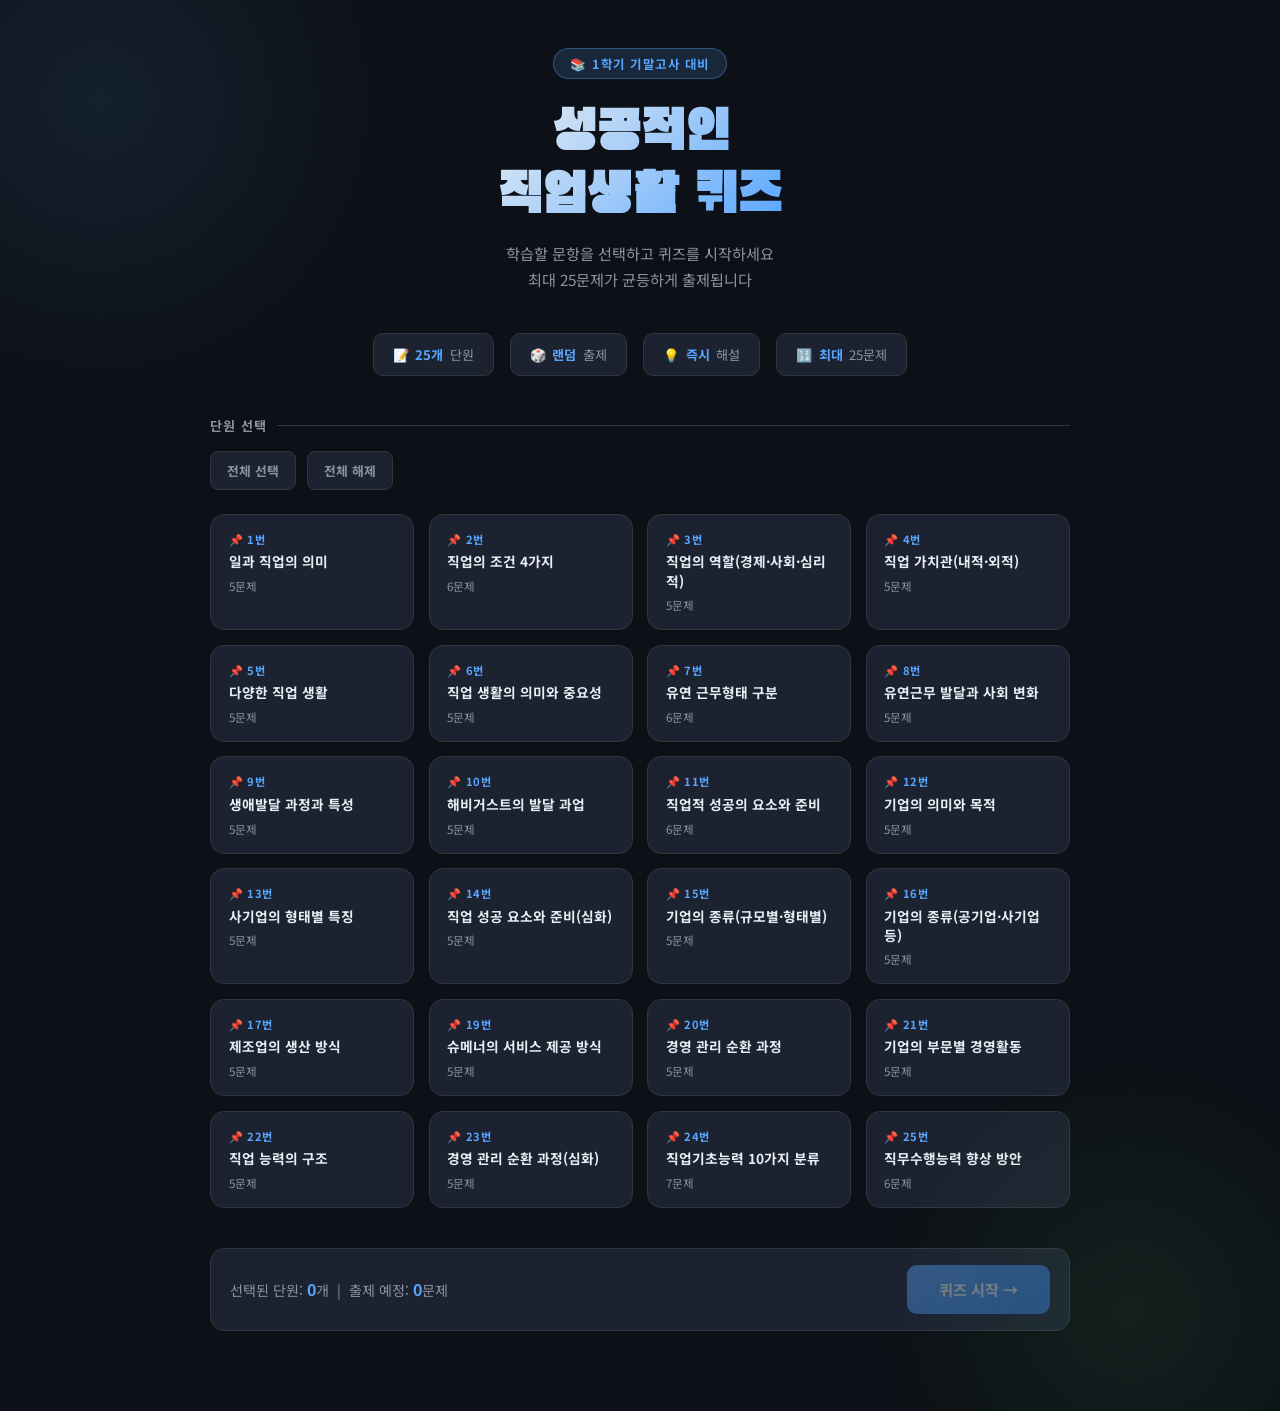
==== commit b7858e85: "Refactor quiz question selection logic Updated quiz logic to limit questions to a maximum of 25, ens" ====
--- a/index.html
+++ b/index.html
@@ -140,11 +140,12 @@
 <div id="home-screen">
   <div class="home-badge">📚 1학기 기말고사 대비</div>
   <h1 class="home-title">성공적인<br>직업생활 퀴즈</h1>
-  <p class="home-sub">학습할 문항을 선택하고 퀴즈를 시작하세요<br>문항마다 5~10개의 문제가 준비되어 있습니다</p>
+  <p class="home-sub">학습할 문항을 선택하고 퀴즈를 시작하세요<br>최대 25문제가 균등하게 출제됩니다</p>
   <div class="home-info">
     <div class="home-info-chip">📝 <strong>25개</strong> 단원</div>
     <div class="home-info-chip">🎲 <strong>랜덤</strong> 출제</div>
     <div class="home-info-chip">💡 <strong>즉시</strong> 해설</div>
+    <div class="home-info-chip">🔢 <strong>최대</strong> 25문제</div>
   </div>
 
   <div class="section-label">단원 선택</div>
@@ -345,7 +346,7 @@
     { type:'sa', q:'"유한 책임 회사"가 2012년에 도입된 목적을 쓰시오.', answers:['벤처기업 설립을 지원한다는 취지로 도입','벤처기업 설립 지원'], exp:'유한 책임 회사는 벤처기업 설립을 지원한다는 취지로 2012년에 도입되었습니다.' },
   ]},
 
-  // ── 14번. (11번과 동일) 직업적 성공의 필요 요소와 준비 ──
+  // ── 14번. 직업 성공 요소와 준비(심화) ──
   { id: 14, title: '직업 성공 요소와 준비(심화)', questions: [
     { type:'mc', q:'직업 준비 단계 중 "유지기(45~64세)"의 내용으로 옳은 것은?', choices:['지위와 상황 향상을 위한 지속적인 적응 과정과 노력, 초기 경력 재평가하기','효과적인 은퇴를 준비하고 새로운 역할과 활동을 찾기','자신에게 적합한 분야를 발견하고 생활의 터전을 닦는 노력','자아 개념과 관련된 능력, 태도, 흥미, 욕구 개발'], answer:0, exp:'유지기(45~64세): 지위와 상황 향상을 위한 지속 적응, 초기 경력 재평가, 중년기에 적합한 능력·역량 기르기, 강점 살리고 생산성 유지.' },
     { type:'mc', q:'직업 준비 단계 중 "쇠퇴기(65세 이후)"의 내용으로 옳지 않은 것은?', choices:['자신에게 적합한 분야를 발견하고 직업 세계에서 안정을 추구한다','효과적인 은퇴를 준비한다','새로운 역할과 활동을 찾는다','자아 존중감을 유지한다'], answer:0, exp:'"적합한 분야 발견과 직업 세계에서의 안정 추구"는 확립기(25~44세)의 활동입니다. 쇠퇴기는 은퇴 준비, 새 역할 탐색, 자아 존중감 유지.' },
@@ -354,7 +355,7 @@
     { type:'sa', q:'직업 준비 단계에서 "탐색기"의 연령 범위를 쓰시오.', answers:['14~24세','14세~24세'], exp:'탐색기는 14~24세에 해당하는 직업 준비 단계로, 자아 검증, 직업 탐색, 직업 세계 입문 등이 이루어집니다.' },
   ]},
 
-  // ── 15번. 기업의 종류와 형태별 특징(규모) ──
+  // ── 15번. 기업의 종류(규모별·형태별) ──
   { id: 15, title: '기업의 종류(규모별·형태별)', questions: [
     { type:'mc', q:'기업을 규모에 따라 분류할 때, 옳게 나열한 것은?', choices:['대기업, 중견 기업, 중소기업','대기업, 소기업, 영세기업','주식회사, 합명회사, 협동조합','공기업, 사기업, 공사 공동 기업'], answer:0, exp:'기업은 자본 및 종업원 수 등의 규모에 따라 대기업, 중견 기업, 중소기업으로 구분됩니다.' },
     { type:'mc', q:'"유한 회사"에 대한 설명으로 옳은 것은?', choices:['합명 회사와 주식회사의 장점을 살린 2인 이상 50인 이내의 유한 책임 사원으로 구성되는 소규모 회사이다','불특정 다수로부터 자본을 조달하여 전문 경영자가 운영한다','가족 공동체 기반으로 무한 책임을 지는 사원으로만 구성된다','국가가 출자하여 공익을 목적으로 운영한다'], answer:0, exp:'유한 회사: 합명 회사와 주식회사의 장점을 결합, 2인 이상 50인 이내 유한 책임 사원으로 구성되는 소규모 회사.' },
@@ -363,7 +364,7 @@
     { type:'sa', q:'"협동조합"의 예시를 3가지 쓰시오.', answers:['농협, 수협, 생협','농협, 수협, 새마을금고','수협, 생협, 새마을금고'], exp:'협동조합의 예: 농협, 수협, 생협, 새마을금고.' },
   ]},
 
-  // ── 16번. 기업의 종류(사기업·공기업·공사 공동 기업) ──
+  // ── 16번. 기업의 종류(공기업·사기업 등) ──
   { id: 16, title: '기업의 종류(공기업·사기업 등)', questions: [
     { type:'mc', q:'"공기업"의 설명으로 옳은 것은?', choices:['국가나 지방 자치 단체가 출자하여 공익을 목적으로 운영하는 기업 형태','민간인이 출자하여 경제적 이윤을 목적으로 경영하는 기업 형태','공기업과 사기업이 혼합된 기업 형태','다수의 사람이 공동 출자하여 설립·운영하는 기업'], answer:0, exp:'공기업: 국가나 지방 자치 단체가 출자하여 공익을 목적으로 운영하는 기업 형태.' },
     { type:'mc', q:'"공사"와 "공단"의 차이로 옳은 것은?', choices:['공사는 경제적 생산을 목적으로 하고, 공단은 국가의 경제·사회 정책상 요청을 충족시키기 위해 설립된 특수 법인이다','공사는 지방 자치 단체가 운영하고, 공단은 국가가 직접 운영한다','공사는 비영리, 공단은 영리 목적의 조직이다','공사와 공단은 설립 목적이 완전히 동일하다'], answer:0, exp:'공사: 경제적 생산을 목적으로 정부가 출자하여 설립. 공단: 경제·사회 정책상 요청을 충족하기 위해 설립된 특수 법인.' },
@@ -372,7 +373,7 @@
     { type:'sa', q:'"국가가 소유하는 기업"을 무엇이라 하는가?', answers:['국영 기업'], exp:'국가가 소유하는 기업을 국영 기업이라 합니다. 지방 자치 단체가 운영하는 기업은 지방 공기업입니다.' },
   ]},
 
-  // ── 17~18번. 제조업의 공정 특성에 따른 생산방식 ──
+  // ── 17번. 제조업의 생산 방식 ──
   { id: 17, title: '제조업의 생산 방식', questions: [
     { type:'mc', q:'"연속 생산방식"의 특징으로 옳은 것은?', choices:['정해진 생산 공정에 따라 일정한 생산 속도로 제품을 생산하며 소품종 대량 생산체제에 적합하다','고객의 개별적인 주문에 따라 생산하는 방식이다','동일 제품을 일정한 수량만큼 필요할 때 생산하는 방식이다','시장 변화에 따라 다양한 제품을 유연하게 생산하는 방식이다'], answer:0, exp:'연속 생산방식: 정해진 공정에 따라 일정한 속도로 생산, 소품종 대량 생산체제에 적합. 어느 한 곳에 고장이 생기면 전체 공정이 정지될 수 있어 높은 신뢰성이 요구됩니다.' },
     { type:'mc', q:'"개별 생산방식"의 특징으로 옳지 않은 것은?', choices:['대량 생산에 따른 경제적 효과를 기대할 수 있어 대규모 생산에 유리하다','고객의 개별적인 주문에 따라 생산한다','다품종 소량 생산체제에 적합하다','소비자의 요구 변화에 빠르게 대응 가능하다'], answer:0, exp:'개별 생산방식은 대량 생산에 따른 경제적 효과를 기대하기 어렵습니다. 대량 생산이 어려운 제품에 유리하고 소비자 요구 변화에 빠르게 대응할 수 있습니다.' },
@@ -426,7 +427,7 @@
     { type:'sa', q:'경영 관리 순환 과정 4단계를 쓰시오.', answers:['계획, 조직, 지휘, 통제'], exp:'경영 관리 순환 과정 4단계: 계획, 조직, 지휘, 통제.' },
   ]},
 
-  // ── 24번. 직업기초능력 분류 ──
+  // ── 24번. 직업기초능력 10가지 분류 ──
   { id: 24, title: '직업기초능력 10가지 분류', questions: [
     { type:'mc', q:'"업무를 수행할 때 다른 사람의 글과 말을 읽고 들음으로써 그 내용을 이해하고 자기가 뜻한 바를 글과 말로 정확하게 전달하는 능력"은?', choices:['의사소통 능력','자원 관리 능력','정보 능력','대인관계 능력'], answer:0, exp:'의사소통 능력: 다른 사람의 글과 말을 이해하고 자신의 뜻을 글과 말로 정확하게 전달하는 능력.' },
     { type:'mc', q:'"업무와 관련된 문제 상황이 발생하였을 때 창조적이고 논리적인 사고를 통해 이를 올바르게 인식하고 적절히 해결하는 능력"은?', choices:['문제해결 능력','정보 능력','수리 능력','기술 능력'], answer:0, exp:'문제해결 능력: 업무 관련 문제 상황에서 창조적·논리적 사고로 문제를 인식하고 해결하는 능력.' },
@@ -437,7 +438,7 @@
     { type:'sa', q:'"업무를 수행하는 과정에서 접촉하게 되는 사람들과 문제를 일으키지 않고 원만하게 지내는 능력"은 무슨 능력인가?', answers:['대인관계 능력'], exp:'대인관계 능력: 업무 수행 중 만나는 사람들과 원만하게 지내는 능력.' },
   ]},
 
-  // ── 25번. 직무수행능력의 향상 방안 ──
+  // ── 25번. 직무수행능력 향상 방안 ──
   { id: 25, title: '직무수행능력 향상 방안', questions: [
     { type:'mc', q:'자격증 취득의 의미로 옳은 것은?', choices:['해당 분야에서 필요한 직무수행능력을 갖추었다는 증명서와 같은 역할을 한다','직업기초능력을 모두 갖추었다는 공식적인 증명이다','학교에서 배운 내용을 평가하기 위한 도구이다','취업을 위한 필수 조건이며 없으면 취업이 불가능하다'], answer:0, exp:'자격증은 해당 분야에서 필요한 직무수행능력을 갖추었다는 증명서와 같은 역할을 합니다.' },
     { type:'mc', q:'특성화 고등학생이 취득할 수 있는 자격증 등급으로 옳은 것은?', choices:['기능사 등급','기사 등급','산업 기사 등급','기술사 등급'], answer:0, exp:'특성화 고등학생은 기능사 등급 자격증을 취득할 수 있으며, 대학 진학 후에는 산업 기사·기사 등급 자격증 취득이 가능합니다.' },
@@ -494,22 +495,63 @@
 
 function updateStartBar() {
   const cnt = selectedIds.size;
-  const totalQ = TOPICS.filter(t => selectedIds.has(t.id)).reduce((s, t) => s + t.questions.length, 0);
-  document.getElementById('start-bar-info').innerHTML = `선택된 단원: <strong>${cnt}</strong>개 &nbsp;|&nbsp; 예상 문제 수: <strong>${totalQ}</strong>문제 (랜덤 출제)`;
+  const totalAvailable = TOPICS.filter(t => selectedIds.has(t.id)).reduce((s, t) => s + t.questions.length, 0);
+  const willShow = Math.min(totalAvailable, 25);
+  const limitNote = totalAvailable > 25 ? ' (최대 25문제 균등 출제)' : '';
+  document.getElementById('start-bar-info').innerHTML =
+    `선택된 단원: <strong>${cnt}</strong>개 &nbsp;|&nbsp; 출제 예정: <strong>${willShow}</strong>문제${limitNote}`;
   document.getElementById('btn-start').disabled = cnt === 0;
 }
 
 // ════════════════════════════════════════════
-// 퀴즈 로직
+// 퀴즈 로직 — startQuiz (수정된 핵심 함수)
 // ════════════════════════════════════════════
 let quizQuestions = [], currentIdx = 0, score = 0, answered = false;
 
 function startQuiz() {
-  // 선택된 단원에서 문제 수집 후 랜덤 배열
+  const selectedTopics = TOPICS.filter(t => selectedIds.has(t.id));
+  const totalAvailable = selectedTopics.reduce((s, t) => s + t.questions.length, 0);
+
   let pool = [];
-  TOPICS.filter(t => selectedIds.has(t.id)).forEach(t => {
-    t.questions.forEach(q => pool.push({ ...q, topicTitle: t.title }));
-  });
+
+  if (totalAvailable <= 25) {
+    // 총 문제 수가 25 이하 → 모든 문제 출제
+    selectedTopics.forEach(t => {
+      t.questions.forEach(q => pool.push({ ...q, topicTitle: t.title }));
+    });
+  } else {
+    // 25문제 상한 적용 — A안: 균등 배분 + 나머지 랜덤 단원에 추가
+    const n = selectedTopics.length;
+    const base = Math.floor(25 / n);
+    const extra = 25 % n;
+
+    // 나머지(extra)를 받을 단원 인덱스를 랜덤으로 선택
+    const extraIndices = new Set(
+      shuffle([...Array(n).keys()]).slice(0, extra)
+    );
+
+    selectedTopics.forEach((t, i) => {
+      let allot = base + (extraIndices.has(i) ? 1 : 0);
+      // 단원의 실제 문제 수를 초과하지 않도록 클램핑
+      allot = Math.min(allot, t.questions.length);
+      const picked = shuffle([...t.questions]).slice(0, allot);
+      picked.forEach(q => pool.push({ ...q, topicTitle: t.title }));
+    });
+
+    // 클램핑으로 인해 25개 미달인 경우 나머지에서 추가 보충
+    const shortfall = 25 - pool.length;
+    if (shortfall > 0) {
+      const usedSet = new Set(pool.map(q => q.q));
+      const remaining = [];
+      selectedTopics.forEach(t => {
+        t.questions.forEach(q => {
+          if (!usedSet.has(q.q)) remaining.push({ ...q, topicTitle: t.title });
+        });
+      });
+      shuffle(remaining).slice(0, shortfall).forEach(q => pool.push(q));
+    }
+  }
+
   quizQuestions = shuffle(pool);
   if (quizQuestions.length === 0) return;
 
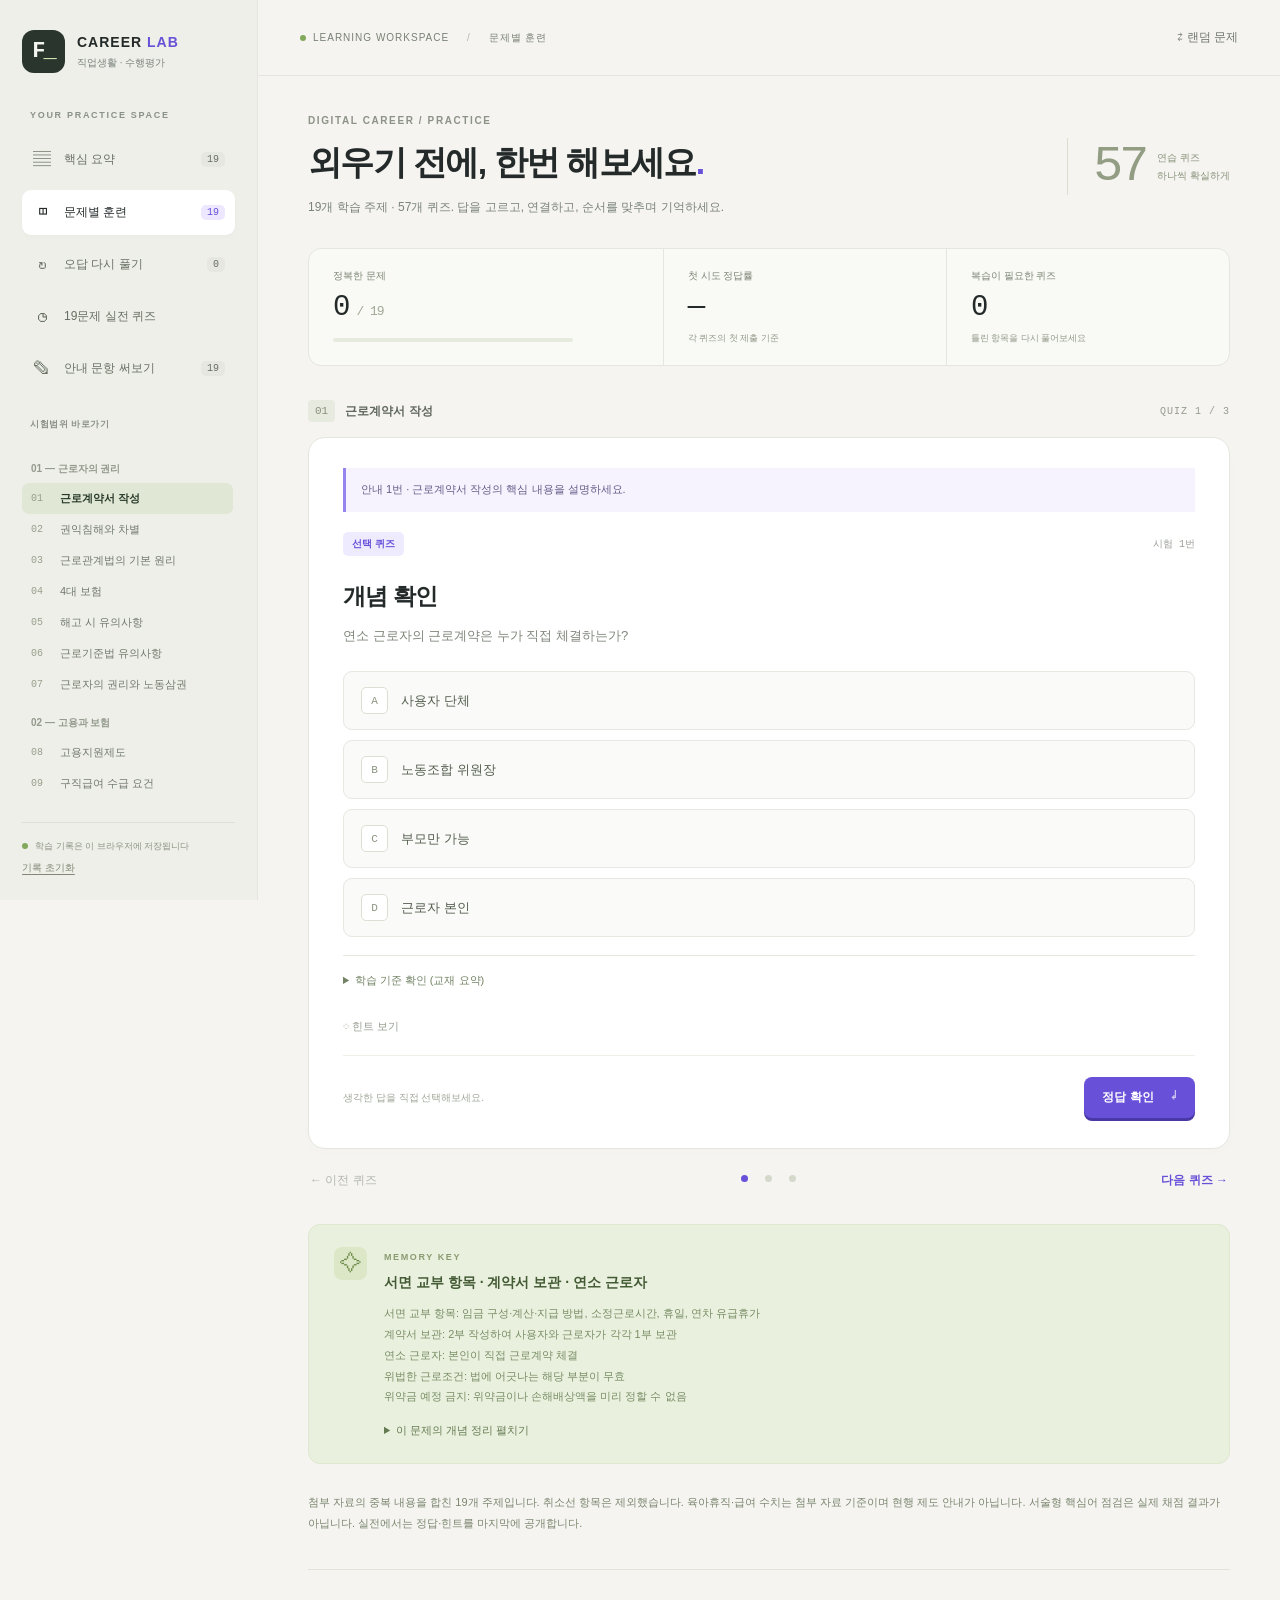
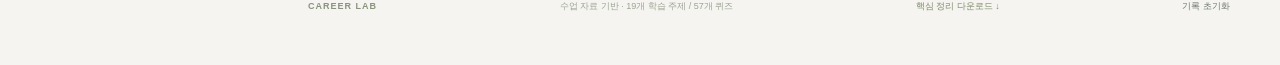
==== commit 26c47f54: "Add files via upload" ====
--- a/index.html
+++ b/index.html
@@ -1,697 +1,49 @@
-<!DOCTYPE html>
+<!doctype html>
 <html lang="ko">
 <head>
-<meta charset="UTF-8">
-<meta name="viewport" content="width=device-width, initial-scale=1.0">
-<title>성공적인 직업생활 시험 대비 퀴즈</title>
-<link href="https://fonts.googleapis.com/css2?family=Noto+Sans+KR:wght@400;500;700;900&family=Black+Han+Sans&display=swap" rel="stylesheet">
-<style>
-  :root {
-    --bg: #0d1117; --surface: #161b22; --card: #1c2230; --border: #30363d;
-    --accent: #58a6ff; --accent2: #f78166; --accent3: #56d364; --text: #e6edf3;
-    --text-muted: #8b949e; --correct: #1a4731; --correct-border: #56d364;
-    --wrong: #4a1c1c; --wrong-border: #f85149; --yellow: #e3b341;
-    --purple: #c678dd; --purple-bg: rgba(198,120,221,0.12); --purple-border: rgba(198,120,221,0.35);
-  }
-  * { box-sizing: border-box; margin: 0; padding: 0; }
-  body { background: var(--bg); color: var(--text); font-family: 'Noto Sans KR', sans-serif; min-height: 100vh; }
-
-  /* ── 홈 화면 ── */
-  #home-screen { display: flex; flex-direction: column; align-items: center; padding: 3rem 1.5rem 5rem; position: relative; overflow: hidden; }
-  #home-screen::before { content: ''; position: absolute; top: -200px; left: -200px; width: 600px; height: 600px; background: radial-gradient(circle, rgba(88,166,255,0.10) 0%, transparent 70%); pointer-events: none; }
-  #home-screen::after { content: ''; position: absolute; bottom: -150px; right: -100px; width: 500px; height: 500px; background: radial-gradient(circle, rgba(86,211,100,0.08) 0%, transparent 70%); pointer-events: none; }
-  .home-badge { background: rgba(88,166,255,0.15); border: 1px solid rgba(88,166,255,0.35); color: var(--accent); font-size: 0.78rem; font-weight: 700; letter-spacing: 0.12em; padding: 0.35rem 1rem; border-radius: 100px; margin-bottom: 1.5rem; text-transform: uppercase; }
-  .home-title { font-family: 'Black Han Sans', sans-serif; font-size: clamp(2rem, 5vw, 3.4rem); text-align: center; line-height: 1.15; margin-bottom: 0.8rem; background: linear-gradient(135deg, #e6edf3 0%, #58a6ff 100%); -webkit-background-clip: text; -webkit-text-fill-color: transparent; background-clip: text; }
-  .home-sub { color: var(--text-muted); font-size: 0.95rem; text-align: center; margin-bottom: 2.5rem; line-height: 1.7; }
-  .home-info { display: flex; gap: 1rem; margin-bottom: 2.5rem; }
-  .home-info-chip { background: var(--card); border: 1px solid var(--border); border-radius: 10px; padding: 0.7rem 1.2rem; font-size: 0.82rem; color: var(--text-muted); display: flex; align-items: center; gap: 0.4rem; }
-  .home-info-chip strong { color: var(--accent); }
-
-  .section-label { font-size: 0.82rem; font-weight: 700; color: var(--text-muted); letter-spacing: 0.08em; text-transform: uppercase; margin-bottom: 1rem; width: 100%; max-width: 860px; display: flex; align-items: center; gap: 0.6rem; }
-  .section-label::after { content: ''; flex: 1; height: 1px; background: var(--border); }
-
-  /* ── 문항 카드 그리드 ── */
-  .topic-grid { display: grid; grid-template-columns: repeat(auto-fill, minmax(200px, 1fr)); gap: 0.9rem; width: 100%; max-width: 860px; margin-bottom: 2.5rem; }
-  .topic-card { background: var(--card); border: 1.5px solid var(--border); border-radius: 14px; padding: 1rem 1.1rem; cursor: pointer; transition: all 0.18s; position: relative; overflow: hidden; user-select: none; }
-  .topic-card::before { content: ''; position: absolute; top: 0; left: 0; right: 0; height: 2px; background: var(--accent); opacity: 0; transition: opacity 0.18s; }
-  .topic-card:hover { border-color: var(--accent); background: rgba(88,166,255,0.07); transform: translateY(-2px); box-shadow: 0 6px 20px rgba(88,166,255,0.12); }
-  .topic-card:hover::before { opacity: 1; }
-  .topic-card.selected { border-color: var(--accent); background: rgba(88,166,255,0.12); }
-  .topic-card.selected::before { opacity: 1; }
-  .topic-card .t-num { font-size: 0.7rem; font-weight: 700; color: var(--accent); letter-spacing: 0.06em; margin-bottom: 0.35rem; display: flex; align-items: center; gap: 0.3rem; }
-  .topic-card .t-title { font-size: 0.86rem; font-weight: 700; color: var(--text); line-height: 1.4; }
-  .topic-card .t-count { font-size: 0.72rem; color: var(--text-muted); margin-top: 0.4rem; }
-  .topic-card .t-check { position: absolute; top: 0.7rem; right: 0.7rem; width: 18px; height: 18px; background: var(--accent); border-radius: 50%; display: none; align-items: center; justify-content: center; font-size: 0.6rem; color: #fff; }
-  .topic-card.selected .t-check { display: flex; }
-
-  .select-actions { display: flex; gap: 0.7rem; margin-bottom: 1.5rem; width: 100%; max-width: 860px; }
-  .btn-sel { background: var(--card); border: 1.5px solid var(--border); color: var(--text-muted); padding: 0.55rem 1rem; border-radius: 8px; font-size: 0.8rem; font-weight: 700; font-family: 'Noto Sans KR', sans-serif; cursor: pointer; transition: all 0.15s; }
-  .btn-sel:hover { border-color: var(--accent); color: var(--accent); }
-
-  .start-bar { display: flex; align-items: center; gap: 1rem; width: 100%; max-width: 860px; padding: 1rem 1.2rem; background: var(--card); border: 1px solid var(--border); border-radius: 14px; }
-  .start-bar-info { flex: 1; font-size: 0.88rem; color: var(--text-muted); }
-  .start-bar-info strong { color: var(--accent); font-size: 1rem; }
-  .btn-start-quiz { background: linear-gradient(135deg, #58a6ff, #388bfd); color: #fff; border: none; padding: 0.85rem 2rem; border-radius: 10px; font-size: 0.95rem; font-weight: 700; font-family: 'Noto Sans KR', sans-serif; cursor: pointer; transition: transform 0.15s, box-shadow 0.15s; box-shadow: 0 4px 20px rgba(88,166,255,0.3); white-space: nowrap; }
-  .btn-start-quiz:hover:not(:disabled) { transform: translateY(-2px); box-shadow: 0 8px 28px rgba(88,166,255,0.4); }
-  .btn-start-quiz:disabled { opacity: 0.4; cursor: default; transform: none; box-shadow: none; }
-
-  /* ── 퀴즈 화면 ── */
-  #quiz-screen { display: none; max-width: 720px; margin: 0 auto; padding: 2rem 1.5rem 5rem; }
-  .quiz-header { display: flex; justify-content: space-between; align-items: center; margin-bottom: 0.5rem; }
-  .quiz-counter { font-size: 0.85rem; color: var(--text-muted); font-weight: 700; }
-  .quiz-counter span { color: var(--accent); font-size: 1rem; }
-  .quiz-topic-badge { background: rgba(88,166,255,0.12); border: 1px solid rgba(88,166,255,0.25); color: var(--accent); font-size: 0.72rem; font-weight: 700; padding: 0.25rem 0.7rem; border-radius: 100px; max-width: 200px; white-space: nowrap; overflow: hidden; text-overflow: ellipsis; }
-  .score-badge { background: rgba(86,211,100,0.15); border: 1px solid rgba(86,211,100,0.3); color: var(--accent3); font-size: 0.8rem; font-weight: 700; padding: 0.3rem 0.8rem; border-radius: 100px; }
-  .quiz-sub-header { display: flex; justify-content: space-between; align-items: center; margin-bottom: 1.2rem; }
-  .progress-bar-wrap { height: 4px; background: var(--border); border-radius: 99px; margin-bottom: 1.5rem; overflow: hidden; }
-  .progress-bar-fill { height: 100%; background: linear-gradient(90deg, #58a6ff, #56d364); border-radius: 99px; transition: width 0.4s ease; }
-
-  .question-card { background: var(--card); border: 1px solid var(--border); border-radius: 16px; padding: 1.6rem; margin-bottom: 1.2rem; position: relative; overflow: hidden; }
-  .question-card::before { content: ''; position: absolute; top: 0; left: 0; right: 0; height: 3px; background: linear-gradient(90deg, #58a6ff, #388bfd); }
-  .question-type { font-size: 0.72rem; font-weight: 700; letter-spacing: 0.1em; text-transform: uppercase; color: var(--accent); margin-bottom: 0.7rem; display: flex; align-items: center; gap: 0.4rem; flex-wrap: wrap; }
-  .question-type::before { content: ''; display: inline-block; width: 6px; height: 6px; background: var(--accent); border-radius: 50%; }
-  .question-text { font-size: 1rem; font-weight: 500; line-height: 1.75; color: var(--text); }
-
-  .choices { display: flex; flex-direction: column; gap: 0.7rem; margin-bottom: 1.2rem; }
-  .choice-btn { background: var(--surface); border: 1.5px solid var(--border); color: var(--text); padding: 0.85rem 1.1rem; border-radius: 10px; text-align: left; font-size: 0.9rem; font-family: 'Noto Sans KR', sans-serif; cursor: pointer; transition: all 0.15s; display: flex; align-items: flex-start; gap: 0.75rem; line-height: 1.55; }
-  .choice-btn:hover:not(:disabled) { border-color: var(--accent); background: rgba(88,166,255,0.08); transform: translateX(3px); }
-  .choice-btn .choice-num { min-width: 24px; height: 24px; border-radius: 6px; background: var(--border); color: var(--text-muted); display: flex; align-items: center; justify-content: center; font-size: 0.78rem; font-weight: 700; flex-shrink: 0; margin-top: 1px; transition: all 0.15s; }
-  .choice-btn:hover:not(:disabled) .choice-num { background: var(--accent); color: #fff; }
-  .choice-btn.correct { background: var(--correct); border-color: var(--correct-border); color: #fff; }
-  .choice-btn.correct .choice-num { background: var(--correct-border); color: #fff; }
-  .choice-btn.wrong { background: var(--wrong); border-color: var(--wrong-border); color: #fff; }
-  .choice-btn.wrong .choice-num { background: var(--wrong-border); color: #fff; }
-  .choice-btn:disabled { cursor: default; }
-
-  .short-answer-wrap { display: flex; flex-direction: column; gap: 0.6rem; margin-bottom: 1.2rem; }
-  .short-input-row { display: flex; gap: 0.6rem; }
-  .short-input { flex: 1; background: var(--surface); border: 1.5px solid var(--border); color: var(--text); padding: 0.8rem 1rem; border-radius: 10px; font-size: 0.93rem; font-family: 'Noto Sans KR', sans-serif; outline: none; transition: border-color 0.15s; }
-  .short-input:focus { border-color: var(--accent); }
-  .short-input.correct { border-color: var(--correct-border); background: var(--correct); }
-  .short-input.wrong { border-color: var(--wrong-border); background: var(--wrong); }
-  .btn-submit { background: var(--accent); color: #fff; border: none; padding: 0.8rem 1.3rem; border-radius: 10px; font-size: 0.88rem; font-weight: 700; font-family: 'Noto Sans KR', sans-serif; cursor: pointer; transition: opacity 0.15s; white-space: nowrap; }
-  .btn-submit:hover { opacity: 0.85; } .btn-submit:disabled { opacity: 0.4; cursor: default; }
-  .sa-hint { font-size: 0.82rem; color: var(--text-muted); }
-  .sa-hint.correct-hint { color: var(--accent3); font-weight: 700; }
-  .sa-hint.wrong-hint { color: var(--accent2); }
-
-  .explanation { display: none; background: rgba(88,166,255,0.06); border: 1px solid rgba(88,166,255,0.2); border-radius: 10px; padding: 1rem 1.1rem; font-size: 0.87rem; color: #a8c9f7; line-height: 1.7; margin-bottom: 1.2rem; }
-  .explanation .ex-label { font-weight: 700; color: var(--accent); margin-bottom: 0.3rem; display: block; font-size: 0.75rem; letter-spacing: 0.08em; text-transform: uppercase; }
-
-  .btn-next { width: 100%; background: linear-gradient(135deg, #58a6ff, #388bfd); color: #fff; border: none; padding: 1rem; border-radius: 12px; font-size: 1rem; font-weight: 700; font-family: 'Noto Sans KR', sans-serif; cursor: pointer; transition: transform 0.15s, opacity 0.15s; display: none; }
-  .btn-next:hover { opacity: 0.9; transform: translateY(-1px); }
-
-  /* ── 결과 화면 ── */
-  #result-screen { display: none; max-width: 600px; margin: 0 auto; padding: 3rem 1.5rem; text-align: center; min-height: 100vh; justify-content: center; flex-direction: column; align-items: center; }
-  .result-emoji { font-size: 5rem; margin-bottom: 1rem; display: block; animation: pop 0.5s ease; }
-  @keyframes pop { 0%{transform:scale(0.5);opacity:0} 70%{transform:scale(1.15)} 100%{transform:scale(1);opacity:1} }
-  .result-title { font-family: 'Black Han Sans', sans-serif; font-size: 2.2rem; margin-bottom: 0.5rem; }
-  .result-score { font-size: 3.2rem; font-weight: 900; margin: 1rem 0; }
-  .result-score .sn { color: var(--accent); }
-  .result-detail { color: var(--text-muted); margin-bottom: 1.5rem; font-size: 0.92rem; line-height: 1.7; white-space: pre-line; }
-  .result-topic-list { background: var(--card); border: 1px solid var(--border); border-radius: 12px; padding: 1rem 1.2rem; width: 100%; max-width: 400px; text-align: left; margin-bottom: 1.5rem; font-size: 0.82rem; color: var(--text-muted); }
-  .result-topic-list strong { color: var(--text); display: block; margin-bottom: 0.5rem; font-size: 0.85rem; }
-  .result-bars { width: 100%; max-width: 400px; margin: 0 auto 1.5rem; display: flex; flex-direction: column; gap: 0.7rem; }
-  .result-bar-row { display: flex; align-items: center; gap: 0.8rem; font-size: 0.85rem; }
-  .result-bar-label { width: 50px; text-align: right; color: var(--text-muted); flex-shrink: 0; }
-  .result-bar-track { flex: 1; height: 10px; background: var(--border); border-radius: 99px; overflow: hidden; }
-  .result-bar-fill-c { height: 100%; background: var(--accent3); border-radius: 99px; transition: width 1s ease; }
-  .result-bar-fill-w { height: 100%; background: var(--accent2); border-radius: 99px; transition: width 1s ease; }
-  .result-bar-count { width: 30px; font-weight: 700; }
-  .result-buttons { display: flex; gap: 0.7rem; width: 100%; max-width: 400px; flex-wrap: wrap; }
-  .btn-r { flex: 1; min-width: 80px; border: none; padding: 0.85rem 0.5rem; border-radius: 12px; font-size: 0.88rem; font-weight: 700; font-family: 'Noto Sans KR', sans-serif; cursor: pointer; transition: opacity 0.15s; }
-  .btn-r:hover { opacity: 0.85; }
-  .btn-r.retry { background: linear-gradient(135deg, #58a6ff, #388bfd); color: #fff; }
-  .btn-r.home { background: var(--card); color: var(--text); border: 1.5px solid var(--border); }
-  .btn-r.home:hover { border-color: var(--accent); }
-
-  @media(max-width:600px){
-    .topic-grid { grid-template-columns: repeat(2, 1fr); }
-    .home-info { flex-wrap: wrap; justify-content: center; }
-    .start-bar { flex-direction: column; text-align: center; }
-    .question-text { font-size: 0.93rem; }
-    .choice-btn { font-size: 0.83rem; padding: 0.75rem 0.9rem; }
-  }
-</style>
+  <meta charset="UTF-8"><meta name="viewport" content="width=device-width, initial-scale=1">
+  <meta name="theme-color" content="#f5f4f0">
+  <title>CAREER LAB · 수행평가 퀴즈 훈련</title>
+  <meta name="description" content="직업생활 수행평가 19개 학습 주제, 57개 퀴즈를 선택·연결·순서·빈칸으로 연습하세요.">
+  <link rel="stylesheet" href="style.css">
 </head>
 <body>
-
-<!-- ════════ 홈 화면 ════════ -->
-<div id="home-screen">
-  <div class="home-badge">📚 1학기 기말고사 대비</div>
-  <h1 class="home-title">성공적인<br>직업생활 퀴즈</h1>
-  <p class="home-sub">학습할 문항을 선택하고 퀴즈를 시작하세요<br>최대 25문제가 균등하게 출제됩니다</p>
-  <div class="home-info">
-    <div class="home-info-chip">📝 <strong>25개</strong> 단원</div>
-    <div class="home-info-chip">🎲 <strong>랜덤</strong> 출제</div>
-    <div class="home-info-chip">💡 <strong>즉시</strong> 해설</div>
-    <div class="home-info-chip">🔢 <strong>최대</strong> 25문제</div>
+  <aside class="sidebar">
+    <a class="brand" href="./"><span class="logo">F<span>_</span></span><span>CAREER <b>LAB</b><small>직업생활 · 수행평가</small></span></a>
+    <div class="side-label">YOUR PRACTICE SPACE</div>
+    <nav class="mode-nav" aria-label="학습 모드"><button class="mode" data-mode="summary"><span>▤</span>핵심 요약<span class="nav-count">19</span></button>
+      <button class="mode active" data-mode="learn"><span>◫</span>문제별 훈련<span class="nav-count">19</span></button>
+      <button class="mode" data-mode="review"><span>↻</span>오답 다시 풀기<span id="wrong-count" class="nav-count">0</span></button>
+      <button class="mode" data-mode="exam"><span>◷</span>19문제 실전 퀴즈</button>
+    <button class="mode" data-mode="written"><span>✎</span>안내 문항 써보기<span class="nav-count">19</span></button></nav>
+    <div class="side-label topic-label">시험범위 바로가기</div>
+    <div id="lesson-nav" class="lesson-nav"></div>
+    <div class="side-bottom"><span class="status-dot"></span>학습 기록은 이 브라우저에 저장됩니다<button id="reset-progress">기록 초기화</button></div>
+  </aside>
+  <div class="workspace">
+    <header class="topbar"><div><span class="live-dot"></span>LEARNING WORKSPACE <span class="divider">/</span> <span id="mode-label">문제별 훈련</span></div><button id="shuffle" class="quiet-button">⇄ 랜덤 문제</button></header>
+    <main>
+      <section class="intro"><div><div class="eyebrow">DIGITAL CAREER / PRACTICE</div><h1>외우기 전에,<br class="mobile-break"> 한번 해보세요<span>.</span></h1><p>19개 학습 주제 · 57개 퀴즈. 답을 고르고, 연결하고, 순서를 맞추며 기억하세요.</p></div><div class="intro-badge"><span>57</span><small>연습 퀴즈<br>하나씩 확실하게</small></div></section>
+      <section class="metrics" aria-label="학습 현황"><div><span class="metric-label">정복한 문제</span><strong><span id="mastered">0</span><em>/ 19</em></strong><div class="progress-track"><i id="overall-bar"></i></div></div><div><span class="metric-label">첫 시도 정답률</span><strong id="accuracy">—</strong><small>각 퀴즈의 첫 제출 기준</small></div><div><span class="metric-label">복습이 필요한 퀴즈</span><strong id="review-total">0</strong><small>틀린 항목을 다시 풀어보세요</small></div></section>
+      <div id="practice-area">
+        <div class="section-heading"><div><span class="section-index" id="section-index">01</span><span id="section-title">근로계약서 작성</span></div><span id="task-position">QUIZ 1 / 2</span></div>
+        <section class="practice-card" id="practice-card">
+          <div id="guide-context" class="guide-context"></div><div class="card-top"><span id="kind-badge" class="kind-badge">선택 퀴즈</span><span id="question-number" class="question-number">시험 1번</span></div>
+          <h2 id="question-title"></h2><p id="question-prompt" class="question-prompt"></p>
+          <div id="question-context"></div><div id="answer-area"></div>
+          <details id="question-source" class="source-details"><summary>학습 기준 확인 (교재 요약)</summary><a id="source-link" target="_blank" rel="noopener"></a><blockquote id="source-quote"></blockquote></details><div class="hint-row"><button id="hint-button">◌ 힌트 보기</button><span id="hint-text" hidden></span></div>
+          <div class="card-actions"><span id="attempt-label">생각한 답을 직접 선택해보세요.</span><button id="check-answer" class="primary">정답 확인 <span>↵</span></button></div>
+          <div id="feedback" class="feedback" hidden aria-live="polite"></div>
+        </section>
+        <div class="below-card"><button id="previous" class="quiet-button">← 이전 퀴즈</button><div id="quiz-dots"></div><button id="next" class="next-button">다음 퀴즈 →</button></div>
+        <section class="memory-note"><div class="note-icon">✧</div><div><span class="eyebrow">MEMORY KEY</span><h3 id="memory-key"></h3><p id="memory-detail"></p><details><summary>이 문제의 개념 정리 펼치기</summary><div id="lesson-note"></div></details></div></section>
+      </div>
+      <section id="result-area" class="result-card" hidden></section>
+      <p class="scope-note">첨부 자료의 중복 내용을 합친 19개 주제입니다. 취소선 항목은 제외했습니다. 육아휴직·급여 수치는 첨부 자료 기준이며 현행 제도 안내가 아닙니다. 서술형 핵심어 점검은 실제 채점 결과가 아닙니다. 실전에서는 정답·힌트를 마지막에 공개합니다.</p><footer><span>CAREER LAB</span><span>수업 자료 기반 · 19개 학습 주제 / 57개 퀴즈</span><a href="notes.md" download>핵심 정리 다운로드 ↓</a><button id="footer-reset" class="quiet-button">기록 초기화</button></footer>
+    </main>
   </div>
-
-  <div class="section-label">단원 선택</div>
-  <div class="select-actions">
-    <button class="btn-sel" onclick="selectAll()">전체 선택</button>
-    <button class="btn-sel" onclick="selectNone()">전체 해제</button>
-  </div>
-  <div class="topic-grid" id="topic-grid"></div>
-
-  <div class="start-bar">
-    <div class="start-bar-info" id="start-bar-info">선택된 단원: <strong>0</strong>개</div>
-    <button class="btn-start-quiz" id="btn-start" onclick="startQuiz()" disabled>퀴즈 시작 →</button>
-  </div>
-</div>
-
-<!-- ════════ 퀴즈 화면 ════════ -->
-<div id="quiz-screen">
-  <div class="quiz-header">
-    <div class="quiz-counter">문제 <span id="cur-q">1</span> / <span id="total-q">10</span></div>
-    <div class="score-badge">점수: <span id="live-score">0</span>점</div>
-  </div>
-  <div class="quiz-sub-header">
-    <div class="quiz-topic-badge" id="quiz-topic-badge">단원명</div>
-  </div>
-  <div class="progress-bar-wrap"><div class="progress-bar-fill" id="progress-fill" style="width:0%"></div></div>
-  <div class="question-card" id="q-card">
-    <div class="question-type" id="q-type">객관식</div>
-    <div class="question-text" id="q-text"></div>
-  </div>
-  <div id="choices-area"></div>
-  <div class="explanation" id="explanation"><span class="ex-label">💡 해설</span><span id="exp-text"></span></div>
-  <button class="btn-next" id="btn-next" onclick="nextQuestion()">다음 문제 →</button>
-</div>
-
-<!-- ════════ 결과 화면 ════════ -->
-<div id="result-screen">
-  <span class="result-emoji" id="r-emoji">🎉</span>
-  <h2 class="result-title" id="r-title">수고했어요!</h2>
-  <div class="result-score"><span class="sn" id="r-score">0</span> <span style="font-size:1.4rem;color:var(--text-muted)">/ <span id="r-total">0</span></span></div>
-  <p class="result-detail" id="r-detail"></p>
-  <div class="result-topic-list" id="r-topic-list"></div>
-  <div class="result-bars">
-    <div class="result-bar-row">
-      <span class="result-bar-label" style="color:var(--accent3)">정답</span>
-      <div class="result-bar-track"><div class="result-bar-fill-c" id="bar-c" style="width:0%"></div></div>
-      <span class="result-bar-count" style="color:var(--accent3)" id="cnt-c">0</span>
-    </div>
-    <div class="result-bar-row">
-      <span class="result-bar-label" style="color:var(--accent2)">오답</span>
-      <div class="result-bar-track"><div class="result-bar-fill-w" id="bar-w" style="width:0%"></div></div>
-      <span class="result-bar-count" style="color:var(--accent2)" id="cnt-w">0</span>
-    </div>
-  </div>
-  <div class="result-buttons">
-    <button class="btn-r retry" onclick="retryQuiz()">🔄 다시 풀기</button>
-    <button class="btn-r home" onclick="goHome()">🏠 단원 선택</button>
-  </div>
-</div>
-
-<script>
-// ════════════════════════════════════════════
-// 유틸
-// ════════════════════════════════════════════
-const shuffle = arr => { const a=[...arr]; for(let i=a.length-1;i>0;i--){const j=Math.floor(Math.random()*(i+1));[a[i],a[j]]=[a[j],a[i]];} return a; };
-const LABELS = ['①','②','③','④','⑤'];
-const checkSA = (input, answers) => { const n = s => s.replace(/\s/g,'').toLowerCase(); return answers.some(a => n(a) === n(input)); };
-
-function pickMC(choices, answerIdx, noShuffle) {
-  if (noShuffle) return { sc: choices, ai: answerIdx };
-  const correct = choices[answerIdx];
-  const wrong = shuffle(choices.filter((_,i) => i !== answerIdx)).slice(0, 3);
-  const pool = shuffle([correct, ...wrong]);
-  return { sc: pool, ai: pool.indexOf(correct) };
-}
-
-// ════════════════════════════════════════════
-// 문항 데이터 (25개 단원)
-// ════════════════════════════════════════════
-const TOPICS = [
-
-  // ── 1번. 일과 직업의 의미 ──
-  { id: 1, title: '일과 직업의 의미', questions: [
-    { type:'mc', q:'다음 중 "일"의 개념으로 가장 적절한 것은?', choices:['인간이 살아가기 위해 삶의 과정에서 행하는 모든 생산적인 활동','경제적 소득을 얻기 위해 지속적으로 행하는 경제 활동','일정 기간 동안 반복하여 임금을 받는 노동','여가 활동과 취미 활동을 포함한 모든 행동'], answer:0, exp:'"일"은 인간이 살아가기 위해 삶의 과정에서 행하는 모든 생산적인 활동을 뜻하며, 놀이나 단순한 휴식은 제외됩니다.' },
-    { type:'mc', q:'직업의 정의로 가장 올바른 것은?', choices:['인간이 경제적 소득을 얻거나 사회적 가치를 이루기 위해 일정 기간 동안 지속적으로 행하는 경제 및 사회 활동','인간이 삶의 과정에서 행하는 모든 생산적 활동','놀이나 취미를 제외한 모든 반복적 행동','임금을 받는 모든 종류의 일시적 작업'], answer:0, exp:'직업은 경제적 소득을 얻거나 사회적 가치를 이루기 위해 일정 기간 동안 지속적으로 행하는 경제 및 사회 활동입니다.' },
-    { type:'mc', q:'다음 중 직업으로 볼 수 없는 것은?', choices:['불법 도박으로 돈을 버는 행위','회사에 출근하여 임금을 받는 사무직 활동','매주 정기적으로 강의를 진행하는 강사 활동','소득을 얻기 위해 매일 가게를 운영하는 자영업'], answer:0, exp:'직업은 윤리성을 갖추어야 합니다. 비윤리적이거나 반사회적인 활동(범죄 행위 등)은 직업으로 볼 수 없습니다.' },
-    { type:'mc', q:'"인간이 행하는 모든 일이 직업은 아니다"라는 설명의 근거로 가장 적절한 것은?', choices:['직업은 경제성, 지속성, 사회성, 윤리성을 갖추어야 하기 때문이다','직업은 반드시 법인에 소속되어야 하기 때문이다','직업은 국가가 인정한 자격증이 있어야 하기 때문이다','직업은 일정한 학력이 있어야 하기 때문이다'], answer:0, exp:'직업이 되려면 경제성, 지속성, 사회성, 윤리성의 조건을 갖추어야 합니다. 각종 여가·취미·범죄 활동 등은 이 조건을 충족하지 못합니다.' },
-    { type:'sa', q:'"일"의 정의에서 제외되는 행위 두 가지를 쓰시오. (예: A와 B)', answers:['놀이와 단순한 휴식','놀이, 단순한 휴식','단순한 휴식과 놀이'], exp:'"일"은 놀이나 단순한 휴식을 제외한 모든 생산적인 활동을 의미합니다.' },
-  ]},
-
-  // ── 2번. 직업의 조건(계속성, 경제성, 사회성, 윤리성) ──
-  { id: 2, title: '직업의 조건 4가지', questions: [
-    { type:'mc', q:'"매일, 매주, 매월 등 계속적으로 행해져야 한다"는 직업의 조건은?', choices:['계속성','경제성','사회성','윤리성'], answer:0, exp:'계속성은 매일·매주·매월 등 지속적으로 행해져야 한다는 직업의 조건입니다.' },
-    { type:'mc', q:'"노동의 대가인 수입이 있어야 한다"는 직업의 조건은?', choices:['경제성','계속성','사회성','윤리성'], answer:0, exp:'경제성은 노동의 대가인 수입(임금·소득)이 있어야 한다는 직업의 조건입니다.' },
-    { type:'mc', q:'"사회적으로 가치 있는 일이어야 한다"는 직업의 조건은?', choices:['사회성','경제성','계속성','윤리성'], answer:0, exp:'사회성은 사회적으로 가치 있는 일이어야 한다는 직업의 조건입니다.' },
-    { type:'mc', q:'취미 활동이 직업으로 인정받지 못하는 주된 이유로 가장 적절한 것은?', choices:['계속성과 경제성을 갖추지 못한 경우가 많기 때문이다','사회성과 윤리성이 없기 때문이다','국가에 세금을 납부하지 않기 때문이다','법적으로 금지된 활동이기 때문이다'], answer:0, exp:'취미 활동은 계속성(매일·매주 지속)과 경제성(수입 발생)을 갖추지 못한 경우가 많아 직업으로 인정받기 어렵습니다.' },
-    { type:'mc', q:'직업의 조건 중 "윤리성"에 대한 설명으로 옳은 것은?', choices:['비윤리적이거나 반사회적인 활동이 아니어야 한다','노동의 대가인 수입이 반드시 있어야 한다','사회 구성원으로서 인정받아야 한다','일정 기간 이상 지속적으로 수행되어야 한다'], answer:0, exp:'윤리성은 비윤리적이거나 반사회적인 활동이 아니어야 한다는 직업의 조건입니다. 범죄 활동이 직업이 되지 않는 이유입니다.' },
-    { type:'sa', q:'직업의 4가지 조건을 모두 쓰시오.', answers:['계속성, 경제성, 사회성, 윤리성','경제성, 계속성, 사회성, 윤리성','사회성, 경제성, 계속성, 윤리성'], exp:'직업의 4가지 조건은 계속성, 경제성, 사회성, 윤리성입니다.' },
-  ]},
-
-  // ── 3번. 직업의 역할 ──
-  { id: 3, title: '직업의 역할(경제·사회·심리적)', questions: [
-    { type:'mc', q:'직업의 역할 중 "경제적 측면"에 해당하는 것은?', choices:['일의 대가로 임금을 받아 기본적인 생계를 유지한다','사회 구성원이라는 소속감을 가지고 사회적 역할을 수행한다','자신의 능력을 사회적으로 인정받는다','잠재적인 재능과 적성을 발휘할 기회를 제공한다'], answer:0, exp:'경제적 측면의 직업 역할: 임금을 받아 기본적인 생계를 유지하고 가족을 부양하며 문화·복지 생활의 토대를 마련합니다.' },
-    { type:'mc', q:'직업의 "사회적 측면" 역할로 옳은 것은?', choices:['사회 구성원이라는 소속감을 가지고 사회 발전과 유지에 기여한다','일의 대가로 임금을 받아 생계를 유지한다','자신의 능력을 발휘하고 이상을 실현하며 성취감을 얻는다','개인의 잠재적 재능과 적성을 발휘할 기회를 제공한다'], answer:0, exp:'사회적 측면: 사회 구성원으로서의 소속감을 갖고 사회적 역할을 수행하며 사회 발전과 유지에 기여합니다.' },
-    { type:'mc', q:'직업의 "심리적 측면" 역할에 해당하지 않는 것은?', choices:['가족을 부양하고 문화 생활의 토대를 마련한다','자신의 능력을 사회적으로 인정받는다','개인의 잠재적 재능과 적성을 발휘할 기회를 얻는다','자신의 한계를 극복하는 경험(성취감)을 한다'], answer:0, exp:'가족 부양과 문화 생활 토대 마련은 경제적 측면의 역할입니다. 심리적 측면은 인정받음·재능 발휘·성취감 등입니다.' },
-    { type:'mc', q:'"직업을 통해 자신의 능력을 발휘하고 이상을 실현하며 자신의 한계를 극복하는 경험"과 관련된 직업의 역할은?', choices:['심리적 측면의 성취감','경제적 측면의 생계 유지','사회적 측면의 역할 수행','경제적 측면의 가족 부양'], answer:0, exp:'직업의 심리적 측면: 능력 발휘, 이상 실현, 한계 극복을 통해 성취감을 얻는 것입니다.' },
-    { type:'sa', q:'직업의 역할을 설명하는 세 가지 측면을 쓰시오.', answers:['경제적, 사회적, 심리적','경제적 측면, 사회적 측면, 심리적 측면'], exp:'직업의 역할은 경제적 측면, 사회적 측면, 심리적 측면으로 나뉩니다.' },
-  ]},
-
-  // ── 4번. 직업 가치관(내적, 외적) ──
-  { id: 4, title: '직업 가치관(내적·외적)', questions: [
-    { type:'mc', q:'"외적" 직업 가치관에 해당하는 것은?', choices:['보수, 명예, 지위, 사회적 안정, 발전성','즐거움, 보람, 만족, 창의성','능력 발휘, 사회봉사','자아실현과 내면의 성취감'], answer:0, exp:'외적 직업 가치관은 주로 외부에서 얻을 수 있는 가치를 추구합니다. 예: 보수, 명예, 지위, 사회적 안정, 발전성.' },
-    { type:'mc', q:'"내적" 직업 가치관에 해당하는 것은?', choices:['즐거움, 보람, 만족, 창의성, 능력 발휘, 사회봉사','보수, 명예, 지위, 사회적 안정','고임금과 높은 사회적 평판','직업 안정성과 승진 가능성'], answer:0, exp:'내적 직업 가치관은 일을 하면서 개인이 얻게 되는 정신적·심리적 가치를 추구합니다. 예: 즐거움, 보람, 만족, 창의성, 능력 발휘, 사회봉사.' },
-    { type:'mc', q:'"가치"에 대한 설명으로 옳은 것은?', choices:['사람의 행동에 영향을 주는 바람직한 것','사람이 행동 기준으로 삼는 믿음이나 신념','직업을 선택할 때 따르는 규칙','외부에서 얻을 수 있는 보상 체계'], answer:0, exp:'"가치"는 사람의 행동에 영향을 주는 바람직한 것을 말합니다. "가치관"은 판단이나 행동의 기준이 되는 믿음이나 신념입니다.' },
-    { type:'mc', q:'다음 보기 중 내적 직업 가치관과 외적 직업 가치관이 올바르게 짝지어진 것은?', choices:['내적: 보람·창의성 / 외적: 보수·명예','내적: 명예·지위 / 외적: 만족·보람','내적: 보수·안정 / 외적: 즐거움·사회봉사','내적: 발전성·지위 / 외적: 창의성·보람'], answer:0, exp:'내적 가치관: 보람, 창의성, 만족, 즐거움 등 / 외적 가치관: 보수, 명예, 지위, 사회적 안정, 발전성 등.' },
-    { type:'sa', q:'직업 가치관의 정의를 한 문장으로 쓰시오.', answers:['사람이 일이나 사물 등에 대해 판단하거나 행동하는 데 기준이 되는 것','판단이나 행동의 기준이 되는 믿음이나 신념','일이나 사물에 대해 판단·행동하는 기준'], exp:'가치관은 사람이 일이나 사물 등에 대해 판단하거나 행동하는 데 기준이 되는 것으로, 믿음이나 신념을 의미합니다.' },
-  ]},
-
-  // ── 5번. 다양한 직업 생활 ──
-  { id: 5, title: '다양한 직업 생활', questions: [
-    { type:'mc', q:'직업생활의 정의로 옳은 것은?', choices:['한 사람의 일과 관련된 경험에 영향을 미치는 사회적 환경','개인이 경제적 소득을 위해 수행하는 모든 활동','기업에 고용되어 임금을 받는 특정 형태의 근무','사회가 요구하는 역할을 수행하기 위한 자기 계발'], answer:0, exp:'직업생활은 한 사람의 일과 관련된 경험에 영향을 미치는 사회적 환경(직업, 고용·근무 형태, 조직 형태, 경력 유형 등)을 말합니다.' },
-    { type:'mc', q:'산업·직업의 변화 추세로 옳지 않은 것은?', choices:['제조업의 지속적인 성장으로 농업 종사자 비율이 유지되고 있다','서비스업이 증가하고 있다','50대 이상의 경제 활동 인구 비율이 증가하고 있다','여성의 전문직 및 관리직 진출이 증가하고 있다'], answer:0, exp:'농업 인구는 감소하고 있으며, 제조업은 성장 후 정체 상태입니다. 서비스업과 전문직·사무직의 비중이 증가하는 추세입니다.' },
-    { type:'mc', q:'미래형 조직 형태의 특징으로 옳지 않은 것은?', choices:['고정된 위계 구조를 강화하여 안정성을 추구하는 형태','급변하는 환경에 대응하기 위한 조직 형태','지식 창출에 강조점을 둔 조직 형태','인본주의적 가치를 중시하는 조직 형태'], answer:0, exp:'미래형 조직은 급변하는 환경에 대응하고 지식 창출을 강조하며 인본주의적 가치를 중시합니다. 고정된 위계 강화는 미래형 조직의 특징이 아닙니다.' },
-    { type:'mc', q:'생활 양식과 경력 유형의 변화 내용으로 옳은 것은?', choices:['외재적 가치보다 자신의 적성·흥미·가치관을 실현하는 방향으로 경력 축적 방식이 변화하고 있다','외재적 가치에 중점을 두는 경력 축적 방식이 더욱 강화되고 있다','여가와 성공에 대한 인식 변화가 거의 없다','정보통신 기술의 발달로 개인의 라이프스타일 변화가 줄어들고 있다'], answer:0, exp:'생활 양식·경력 유형의 변화: 외재적 가치보다 자신의 적성·흥미·가치관을 실현할 수 있는 경력 축적 방식으로 변화하고 있습니다.' },
-    { type:'mc', q:'"재택근무"와 "원격 근무"의 공통점으로 옳은 것은?', choices:['출퇴근에 따르는 비용을 줄이고 업무의 효율성을 높일 수 있다','정해진 사무실에 출근하여 업무를 수행한다','주 5일 하루 8시간을 반드시 근무해야 한다','관리자의 직접 감독 아래 업무를 수행한다'], answer:0, exp:'재택근무와 원격 근무는 모두 출퇴근 비용을 줄이고 업무 효율성을 높일 수 있다는 공통적인 장점이 있습니다.' },
-  ]},
-
-  // ── 6번. 직업 생활의 의미와 중요성 ──
-  { id: 6, title: '직업 생활의 의미와 중요성', questions: [
-    { type:'mc', q:'"개인적 측면에서 직업 생활의 의미" 중 "독립적 개체로서의 자기 성장"의 의미로 옳은 것은?', choices:['스스로의 의지와 판단으로 살아간다는 뜻','다른 사람과의 관계를 통해 성장한다는 뜻','사회에서 인정받는 성과를 얻는다는 뜻','경제적 보상을 통해 자립한다는 뜻'], answer:0, exp:'"독립적 개체로서의 자기 성장"은 스스로의 의지와 판단으로 살아간다는 것을 의미합니다.' },
-    { type:'mc', q:'"사회적 측면에서 직업 생활의 중요성" 중 "국가 및 사회 발전에 기여"에 대한 설명으로 옳은 것은?', choices:['직업 생활은 사회 구성원이 사회나 국가에 필요한 재화나 서비스를 생산하고 제공하는 일에 참여하는 것이다','직업 생활은 개인의 사회적 역할만을 수행하는 활동이다','직업 생활은 개인의 경제적 이익만을 위한 활동이다','직업 생활을 통해 개인의 자아를 실현하는 것이 사회 발전에 기여한다'], answer:0, exp:'직업 생활은 사회 구성원이 국가와 사회에 필요한 재화나 서비스를 생산하고 제공하는 일에 참여하는 것으로, 사회 발전에 기여합니다.' },
-    { type:'mc', q:'개인적 측면에서 직업 생활의 의미로 옳지 않은 것은?', choices:['사회생활과 사회 기능 유지를 위한 역할 수행','독립적 개체로서의 자기 성장','사회적 인간관계의 확장','자신이 지닌 소질 및 잠재력의 실현'], answer:0, exp:'"사회생활과 사회 기능 유지"는 사회적 측면의 직업 생활 의미에 해당합니다. 개인적 측면은 자기 성장, 인간관계 확장, 잠재력 실현, 삶의 가치 실현 등입니다.' },
-    { type:'mc', q:'"직업 생활을 하다 본인도 몰랐던 소질과 잠재력을 발견하고 발전시킬 기회를 얻을 수도 있다"는 내용과 관련된 개인적 측면은?', choices:['자신이 지닌 소질 및 잠재력의 실현','독립적 개체로서의 자기 성장','사회적 인간관계의 확장','삶의 궁극적 가치 실현'], answer:0, exp:'직업 생활을 통해 본인도 몰랐던 소질과 잠재력을 발견·발전시킬 수 있는 것은 "소질 및 잠재력의 실현" 측면입니다.' },
-    { type:'sa', q:'직업 생활의 사회적 측면 중, 직업 생활이 사회 구성원이 사회나 국가에 필요한 재화나 서비스를 생산하고 제공하는 일에 참여하는 것임을 설명하는 의미를 쓰시오.', answers:['국가 및 사회 발전에 기여','사회 발전에 기여'], exp:'직업 생활의 사회적 측면 중 "국가 및 사회 발전에 기여"는 사회 구성원이 재화와 서비스 생산·제공에 참여하는 것을 의미합니다.' },
-  ]},
-
-  // ── 7번. 다양한 유연 근무형태 ──
-  { id: 7, title: '유연 근무형태 구분', questions: [
-    { type:'mc', q:'"사무실에 출근하지 않고 집에서 업무를 보는 형태"는?', choices:['재택근무','원격 근무','탄력 근무제','집약 근무제'], answer:0, exp:'재택근무는 사무실에 출근하지 않고 집에서 업무를 보는 형태입니다.' },
-    { type:'mc', q:'"편리한 장소에 별도로 마련된 사무실이나 다른 장소에서 업무를 보는 형태"는?', choices:['원격 근무','재택근무','탄력 근무제','근무 시간 선택제'], answer:0, exp:'원격 근무는 편리한 장소에 별도로 마련된 사무실이나 다른 장소에서 업무를 보는 형태입니다.' },
-    { type:'mc', q:'"하루 근무 시간을 기준으로 출퇴근 시간을 자유롭게 정해 운영하는 시차 출퇴근제"는?', choices:['탄력 근무제','집약 근무제','근무 시간 선택제','근무 시간 계좌제'], answer:0, exp:'탄력 근무제는 하루 근무 시간을 기준으로 출퇴근 시간을 자유롭게 정해 운영하는 시차 출퇴근제입니다.' },
-    { type:'mc', q:'"주 40시간의 근무 시간을 유지하면서 주 5일보다 짧게 근무하는 제도"는?', choices:['집약 근무제','근무 시간 선택제','탄력 근무제','근무 시간 계좌제'], answer:0, exp:'집약 근무제는 주 40시간을 유지하면서 주 5일보다 짧게(예: 주 4일) 근무하는 제도입니다.' },
-    { type:'mc', q:'"일이 많아 초과 근무를 할 때 근무 시간을 저축 계좌처럼 누적하여 일이 적을 때 활용하는 제도"는?', choices:['근무 시간 계좌제','집약 근무제','근무 시간 선택제','탄력 근무제'], answer:0, exp:'근무 시간 계좌제는 초과 근무 시간을 저축하듯 누적하여 일이 적을 때 활용하는 제도입니다.' },
-    { type:'mc', q:'"통상적인 근무 시간(주 5일, 하루 8시간)보다 짧게 일정한 시간을 정해 근무하는 제도"는?', choices:['근무 시간 선택제','탄력 근무제','집약 근무제','근무 시간 계좌제'], answer:0, exp:'근무 시간 선택제는 통상적인 근무 시간(주 5일·하루 8시간)보다 짧게 일정 시간을 정해 근무하는 제도입니다.' },
-  ]},
-
-  // ── 8번. 유연근무의 발달과 최근 사회적 변화상 ──
-  { id: 8, title: '유연근무 발달과 사회 변화', questions: [
-    { type:'mc', q:'산업·직업 변화의 내용으로 옳은 것은?', choices:['농업 인구의 감소, 서비스업의 증가, 50대 이상의 경제 활동 인구 비율 증가','제조업의 지속 성장, 농업 인구의 유지, 여성의 관리직 진출 감소','서비스업의 감소, 전문직의 비중 감소, 농업 인구의 증가','50대 이상 경제 활동 인구 비율 감소, 제조업의 급격한 성장'], answer:0, exp:'산업·직업 변화: 농업 인구 감소, 제조업 성장 후 정체, 서비스업 증가, 전문직·사무직 증가, 50대 이상 경제 활동 인구 비율 증가, 여성의 전문직·관리직 진출 증가.' },
-    { type:'mc', q:'조직·근무 형태의 변화 내용으로 옳은 것은?', choices:['미래형 조직 형태로 변화하고 유연 근무가 증가하고 있다','전통적 조직 형태가 강화되고 고정 근무가 늘어나고 있다','위계 중심의 조직 형태가 확산되고 있다','유연 근무가 감소하고 주 5일 고정 근무가 정착되고 있다'], answer:0, exp:'조직·근무 형태 변화: 미래형 조직 형태(환경 대응, 지식 창출, 인본주의적 가치)로 변화하고, 유연 근무(시간제·탄력·재택근무 등)가 증가합니다.' },
-    { type:'mc', q:'생활 양식과 경력 유형의 변화를 일으키는 요인으로 옳지 않은 것은?', choices:['산업 구조의 고정화로 직업의 다양성이 줄어들고 있다','정보통신 기술의 발달','외국인 및 고령자 증가 등 인구 구조의 변화','환경과 봉사 및 웰빙에 대한 관심 증대'], answer:0, exp:'산업 구조의 고정화는 생활 양식 변화 요인이 아닙니다. 정보통신 기술 발달, 인구 구조 변화, 웰빙 관심 증대 등이 변화를 이끕니다.' },
-    { type:'sa', q:'유연 근무의 형태를 3가지 이상 쓰시오.', answers:['시간제 근무, 탄력 근무, 재택근무','재택근무, 탄력근무, 시간제 근무','시간제, 탄력, 재택'], exp:'유연 근무의 형태: 시간제 근무, 탄력 근무, 재택근무, 원격 근무 등.' },
-    { type:'mc', q:'다음 중 조직·근무 형태 변화와 관련된 내용으로 옳지 않은 것은?', choices:['급변하는 환경에 대응하기 위해 위계 구조를 더욱 강화하는 방향으로 변화한다','미래형 조직 형태로 변화하고 있다','지식 창출에 강조점을 두는 조직 형태가 늘어나고 있다','인본주의적 가치를 중시하는 조직 형태가 확산되고 있다'], answer:0, exp:'위계 구조를 강화하는 것은 미래형 조직의 변화 방향이 아닙니다. 미래형 조직은 환경 대응, 지식 창출, 인본주의적 가치를 강조합니다.' },
-  ]},
-
-  // ── 9번. 생애발달 과정과 특성 ──
-  { id: 9, title: '생애발달 과정과 특성', questions: [
-    { type:'mc', q:'청소년기(12~19세)의 발달 특성으로 옳은 것은?', choices:['급격한 신체적 성장과 인지 발달 및 가치관 형성','체력 저하와 의존성 증가','결혼, 가정생활, 직업 생활의 시작','또래 집단 형성과 지적 흥미의 다양화'], answer:0, exp:'청소년기(12~19세)는 급격한 신체적 성장, 인지 발달 및 가치관 형성, 성적 성숙, 자아와 이성에의 태도 변화가 나타납니다.' },
-    { type:'mc', q:'노년기(60세 이후)의 특성으로 옳은 것은?', choices:['체력 저하와 의존성 증가, 감각·운동 기능 저하, 사회 활동의 감소','급격한 신체적 성장과 인지 발달','신체적 노화의 시작과 직업 안정','결혼·가정생활·직업 생활의 중심'], answer:0, exp:'노년기는 체력 저하와 의존성 증가, 감각 기능과 운동 기능 저하, 사회 활동의 감소가 나타납니다.' },
-    { type:'mc', q:'성년기(20~39세)의 발달 특성으로 옳은 것은?', choices:['결혼, 가정생활, 직업 생활이 이루어지며 직업인·배우자·부모로서의 역할을 수행한다','급격한 신체적 성장과 성적 성숙이 나타난다','신체적 노화가 시작되고 직업이 안정되거나 전환된다','체력 저하와 의존성이 증가하고 사회 활동이 감소한다'], answer:0, exp:'성년기(20~39세)는 결혼·가정생활·직업 생활이 이루어지며 직업인, 배우자, 부모, 책임 있는 사회 구성원으로서의 역할을 수행합니다.' },
-    { type:'mc', q:'중년기(40~59세)의 특성으로 옳지 않은 것은?', choices:['급격한 신체적 성장과 성적 성숙이 나타난다','신체적 노화가 시작된다','성격이 안정되고 중년의 생리적 변화가 나타난다','직업 안정 및 직업 전환이 이루어진다'], answer:0, exp:'급격한 신체적 성장과 성적 성숙은 청소년기(12~19세)의 특성입니다. 중년기는 신체적 노화 시작, 성격 안정, 직업 안정·전환 등이 특징입니다.' },
-    { type:'sa', q:'영아기(0~2세)에 발달하는 주요 기관 또는 기능을 3가지 쓰시오.', answers:['대뇌, 감각 기관, 근육','대뇌·감각 기관·근육·인지·언어'], exp:'영아기는 대뇌, 감각 기관, 근육, 인지, 언어가 발달하며 기본적인 상호작용이 시작됩니다.' },
-  ]},
-
-  // ── 10번. 해비거스트의 발달 과업 ──
-  { id: 10, title: '해비거스트의 발달 과업', questions: [
-    { type:'mc', q:'해비거스트의 청소년기(12~19세) 발달 과업으로 옳지 않은 것은?', choices:['행복한 결혼 생활 및 직업 생활 유지하기','자아 정체감 형성하기','진로를 탐색하고 성인이 되기 위해 준비하기','신체적·지적·사회적·도덕적 발달 이루기'], answer:0, exp:'"행복한 결혼 생활 및 직업 생활 유지"는 중년기(40~59세)의 발달 과업입니다. 청소년기는 자아 정체감 형성, 진로 탐색, 성인 준비 등입니다.' },
-    { type:'mc', q:'노년기(60세 이후)의 해비거스트 발달 과업으로 옳은 것은?', choices:['건강 관리 및 은퇴 적응하기, 배우자 사별 및 본인의 죽음 준비하기','중년기의 위기 관리하기','자아 정체감 형성하기','직업 선택하기, 배우자 선택과 결혼'], answer:0, exp:'노년기 발달 과업: 건강 관리 및 은퇴 적응, 배우자 사별 및 본인의 죽음 준비.' },
-    { type:'mc', q:'아동기(6~11세)의 발달 과업으로 옳은 것은?', choices:['또래 친구들과 어울리기, 도덕성의 기초 형성하기, 학습 습관 형성하기','자아 정체감 형성하기, 진로를 탐색하기','건강 관리 및 은퇴 적응하기','기본 생활 습관 형성하기, 언어로 의사소통하기'], answer:0, exp:'아동기(6~11세): 또래 친구들과 어울리기, 적절한 성역할 학습, 도덕성의 기초 형성, 학습 습관 형성.' },
-    { type:'mc', q:'중년기(40~59세)의 해비거스트 발달 과업에 해당하지 않는 것은?', choices:['자아 정체감 형성하기','행복한 결혼 생활 및 직업 생활 유지하기','중년기의 위기 관리하기','건강 약화에 대한 심신 단련하기'], answer:0, exp:'"자아 정체감 형성"은 청소년기(12~19세)의 발달 과업입니다. 중년기는 결혼·직업 유지, 중년의 위기 관리, 심신 단련 등입니다.' },
-    { type:'sa', q:'해비거스트의 성년기(20~39세) 발달 과업 중 두 가지를 쓰시오.', answers:['직업 선택하기, 배우자 선택과 결혼','성인의 관점에서 사회적 가치 수용하기, 직업 선택하기'], exp:'성년기 발달 과업: 성인의 관점에서 사회적 가치 수용하기, 직업 선택하기, 배우자 선택과 결혼.' },
-  ]},
-
-  // ── 11번. 직업적 성공의 필요 요소와 준비 ──
-  { id: 11, title: '직업적 성공의 요소와 준비', questions: [
-    { type:'mc', q:'"직업적 성공"의 정의로 옳은 것은?', choices:['스스로 설정한 뜻을 이루거나 수많은 사람들이 열망하는 목표를 이룬 상태','경제적으로 부유한 상태를 달성하는 것','사회적으로 높은 지위를 획득한 상태','자신이 원하는 직장에 취업하는 것'], answer:0, exp:'직업적 성공은 스스로 설정한 뜻을 이루거나 수많은 사람들이 열망하는 목표를 이룬 상태입니다.' },
-    { type:'mc', q:'직업적 성공의 개인적 측면의 공통점으로 옳은 것은?', choices:['자신의 장단점을 명확히 알고 자기 극복을 실천한다','능숙한 소통과 배려, 나눔을 실천한다','친밀한 협력 관계를 형성한다','사회적 관계망을 넓힌다'], answer:0, exp:'직업적 성공의 개인적 측면의 공통점은 자신의 장단점을 명확히 알고 자기 극복을 실천하는 것입니다.' },
-    { type:'mc', q:'직업적 성공의 사회적 측면의 요소 순서로 옳은 것은?', choices:['능숙한 소통 → 배려와 나눔 → 친밀한 협력','자기 극복 → 전문성 유지 → 창의적 발상','열정 → 긍정적 사고 → 도전 정신','시간 관리 → 열정 → 긍정적 사고'], answer:0, exp:'직업적 성공의 사회적 측면: 능숙한 소통 → 배려와 나눔 → 친밀한 협력.' },
-    { type:'mc', q:'직업 준비 단계 중 "탐색기(14~24세)"의 활동으로 옳지 않은 것은?', choices:['자아 개념과 관련된 능력, 태도, 흥미, 욕구를 개발한다','학교생활, 여가 활동, 시간제 일 등을 통해 자아를 검증한다','직업 탐색을 시도한다','직업 세계에 입문한다'], answer:0, exp:'"자아 개념과 관련된 능력, 태도, 흥미, 욕구 개발"은 성장기(0~13세)의 활동입니다. 탐색기는 자아 검증, 직업 탐색, 입문 단계입니다.' },
-    { type:'mc', q:'직업 준비 단계 중 "확립기(25~44세)"의 활동으로 옳은 것은?', choices:['자신에게 적합한 분야를 발견하고 직업 세계에서 안정과 만족감을 얻기 위해 노력한다','효과적인 은퇴를 준비하고 새로운 역할을 찾는다','자아 개념과 관련된 능력, 태도, 흥미, 욕구를 개발한다','초기 경력을 재평가하고 중년에 적합한 능력과 역량을 기른다'], answer:0, exp:'확립기(25~44세): 적합한 분야 발견, 생활의 터전 구축, 직업 세계에서 안정·만족감·소속감 획득 노력, 자기 능력 극대화.' },
-    { type:'sa', q:'직업 준비 단계 5단계를 순서대로 쓰시오.', answers:['성장기, 탐색기, 확립기, 유지기, 쇠퇴기'], exp:'직업 준비 5단계: 성장기(0~13세) → 탐색기(14~24세) → 확립기(25~44세) → 유지기(45~64세) → 쇠퇴기(65세~).' },
-  ]},
-
-  // ── 12번. 기업의 의미와 목적 ──
-  { id: 12, title: '기업의 의미와 목적', questions: [
-    { type:'mc', q:'"기업"의 정의로 가장 옳은 것은?', choices:['노동, 자본, 물자, 기술 등을 투입하여 제품이나 서비스를 생산하고 유통시키는 과정에서 이윤을 추구하는 경제 주체','국가가 공익을 위해 운영하는 비영리 조직','개인이 경제적 소득을 위해 혼자 운영하는 소규모 사업체','사회 구성원의 복지를 위해 설립된 단체'], answer:0, exp:'기업은 노동, 자본, 물자, 기술 등을 투입하여 인간의 욕구를 충족시킬 제품이나 서비스를 생산·유통시키며 이윤을 추구하는 경제 주체입니다.' },
-    { type:'mc', q:'기업의 경제적 목적으로 옳은 것은?', choices:['재화와 노동력의 비용을 최소로 하여 이윤의 극대화를 추구한다','사회의 기대를 충족하고 기업 윤리를 준수하며 사회적 책임을 다한다','이윤의 일부를 환경 보호, 문화·예술 활동에 환원한다','조직 구성원의 복지와 근무 환경을 개선한다'], answer:0, exp:'기업의 경제적 목적: 재화와 노동력 비용을 최소화하여 투입에서 산출까지의 과정을 경제적으로 경영하고 이윤을 극대화합니다.' },
-    { type:'mc', q:'기업의 사회적 책임 4단계 중 "윤리적 책임"의 설명으로 옳은 것은?', choices:['법적으로 강제되지는 않으나, 모든 이해 당사자의 기대와 기준 및 가치에 부합하는 행동을 할 책임','기업이 사회가 원하는 제품과 서비스를 생산하여 이윤을 창출할 책임','기업이 속한 사회가 제정해 놓은 법을 준수할 책임','기부나 사회 공헌 등 기업의 개별적 판단과 관련된 책임'], answer:0, exp:'윤리적 책임: 법적 강제 없이도 모든 이해 당사자의 기대와 기준·가치에 부합하는 행동을 하는 책임.' },
-    { type:'mc', q:'기업의 사회적 책임 4단계를 순서대로 옳게 나열한 것은?', choices:['경제적 책임 → 법적 책임 → 윤리적 책임 → 자선적 책임','법적 책임 → 경제적 책임 → 자선적 책임 → 윤리적 책임','자선적 책임 → 윤리적 책임 → 법적 책임 → 경제적 책임','윤리적 책임 → 경제적 책임 → 법적 책임 → 자선적 책임'], answer:0, exp:'기업의 사회적 책임 4단계: ①경제적 책임 → ②법적 책임 → ③윤리적 책임 → ④자선적 책임.' },
-    { type:'sa', q:'기업의 사회적 책임 중 "기부나 사회 공헌 등 기업의 개별적 판단 및 선택과 관련된 책임"을 무엇이라 하는가?', answers:['자선적 책임'], exp:'자선적 책임은 기부나 사회 공헌 등 기업의 개별적 판단 및 선택과 관련된 책임입니다.' },
-  ]},
-
-  // ── 13번. 사기업의 형태별 특징 ──
-  { id: 13, title: '사기업의 형태별 특징', questions: [
-    { type:'mc', q:'"합명 회사"에 대한 설명으로 옳은 것은?', choices:['가족 공동체 또는 혈연관계를 바탕으로 2인 이상의 사원이 공동 출자하고, 기업 채무를 무한 연대 책임지는 무한 책임 사원으로 구성된다','업무 집행 담당의 무한 책임 사원과 출자만 하는 유한 책임 사원으로 구성된다','2인 이상 50인 이내의 유한 책임 사원으로 구성되는 소규모 회사이다','불특정 다수로부터 거액의 자본을 조달하여 전문 경영자가 운영한다'], answer:0, exp:'합명 회사: 가족·혈연 기반, 2인 이상 공동 출자, 무한 연대 책임을 지는 무한 책임 사원으로 구성.' },
-    { type:'mc', q:'"주식회사"에 대한 설명으로 옳은 것은?', choices:['불특정 다수의 사람들로부터 거액의 자본을 조달하여 출자자와 독립된 전문 경영자가 운영하는 오늘날 가장 대표적인 기업 형태이다','2인 이상 50인 이내의 유한 책임 사원으로 구성되는 소규모 회사이다','업무 집행 담당의 무한 책임 사원과 출자만 하는 유한 책임 사원으로 구성된다','조합원 자신들이 상호 이용하기 위해 설립하는 비영리 목적의 기업이다'], answer:0, exp:'주식회사: 불특정 다수로부터 거액의 자본을 조달하여 전문 경영자가 운영하는 오늘날 가장 대표적인 기업 형태.' },
-    { type:'mc', q:'"협동조합"의 특징으로 옳은 것은?', choices:['경제적으로 불리한 소비자나 생산자들이 공동으로 출자하며, 영리 목적이 아닌 조합원 상호 이용을 위해 설립된다','불특정 다수로부터 자본을 조달하여 전문 경영자가 운영한다','무한 책임 사원과 유한 책임 사원으로 구성된다','2012년 벤처기업 지원 취지로 도입된 새로운 기업 형태이다'], answer:0, exp:'협동조합: 경제적 불리함을 보완하기 위해 공동 출자하며, 영리 목적이 아닌 조합원 상호 이용을 위해 설립. 예: 농협, 수협, 생협, 새마을금고.' },
-    { type:'mc', q:'"합자 회사"의 특징으로 옳은 것은?', choices:['업무 집행을 담당하는 무한 책임 사원과 출자만 하는 유한 책임 사원으로 구성되며 합명 회사보다 자본 조달이 용이하다','가족 공동체 기반으로 모든 사원이 무한 책임을 진다','2인 이상 50인 이내 유한 책임 사원으로 구성된다','주주들이 자기 투자액 한도 내에서 책임을 부담한다'], answer:0, exp:'합자 회사: 무한 책임 사원(업무 집행)과 유한 책임 사원(출자만)으로 구성. 합명 회사보다 자본 조달이 용이.' },
-    { type:'sa', q:'"유한 책임 회사"가 2012년에 도입된 목적을 쓰시오.', answers:['벤처기업 설립을 지원한다는 취지로 도입','벤처기업 설립 지원'], exp:'유한 책임 회사는 벤처기업 설립을 지원한다는 취지로 2012년에 도입되었습니다.' },
-  ]},
-
-  // ── 14번. 직업 성공 요소와 준비(심화) ──
-  { id: 14, title: '직업 성공 요소와 준비(심화)', questions: [
-    { type:'mc', q:'직업 준비 단계 중 "유지기(45~64세)"의 내용으로 옳은 것은?', choices:['지위와 상황 향상을 위한 지속적인 적응 과정과 노력, 초기 경력 재평가하기','효과적인 은퇴를 준비하고 새로운 역할과 활동을 찾기','자신에게 적합한 분야를 발견하고 생활의 터전을 닦는 노력','자아 개념과 관련된 능력, 태도, 흥미, 욕구 개발'], answer:0, exp:'유지기(45~64세): 지위와 상황 향상을 위한 지속 적응, 초기 경력 재평가, 중년기에 적합한 능력·역량 기르기, 강점 살리고 생산성 유지.' },
-    { type:'mc', q:'직업 준비 단계 중 "쇠퇴기(65세 이후)"의 내용으로 옳지 않은 것은?', choices:['자신에게 적합한 분야를 발견하고 직업 세계에서 안정을 추구한다','효과적인 은퇴를 준비한다','새로운 역할과 활동을 찾는다','자아 존중감을 유지한다'], answer:0, exp:'"적합한 분야 발견과 직업 세계에서의 안정 추구"는 확립기(25~44세)의 활동입니다. 쇠퇴기는 은퇴 준비, 새 역할 탐색, 자아 존중감 유지.' },
-    { type:'mc', q:'직업적 성공의 개인적 측면 요소를 순서대로 나열한 것으로 옳은 것은?', choices:['자기 극복 → 전문성 유지 → 시간 관리 → 창의적 발상 → 열정 → 긍정적 사고 → 도전 정신','능숙한 소통 → 배려와 나눔 → 친밀한 협력','열정 → 긍정적 사고 → 도전 정신 → 자기 극복 → 전문성 유지','시간 관리 → 자기 극복 → 창의적 발상 → 열정'], answer:0, exp:'개인적 측면 요소: 자기 극복 → 전문성 유지 → 시간 관리 → 창의적 발상 → 열정 → 긍정적 사고 → 도전 정신.' },
-    { type:'mc', q:'"성장기(0~13세)"의 직업 준비 활동으로 옳은 것은?', choices:['자아 개념과 관련된 능력, 태도, 흥미, 욕구 개발 및 직업 기초 교육 이수','직업 탐색을 시도하고 직업 세계에 입문하기','자신에게 적합한 분야를 발견하고 생활의 터전을 닦는 노력','초기 경력을 재평가하고 중년기에 적합한 능력과 역량 기르기'], answer:0, exp:'성장기(0~13세): 자아 개념 관련 능력·태도·흥미·욕구 개발, 직업적 자아 이미지 발달, 직업 기초 교육 이수.' },
-    { type:'sa', q:'직업 준비 단계에서 "탐색기"의 연령 범위를 쓰시오.', answers:['14~24세','14세~24세'], exp:'탐색기는 14~24세에 해당하는 직업 준비 단계로, 자아 검증, 직업 탐색, 직업 세계 입문 등이 이루어집니다.' },
-  ]},
-
-  // ── 15번. 기업의 종류(규모별·형태별) ──
-  { id: 15, title: '기업의 종류(규모별·형태별)', questions: [
-    { type:'mc', q:'기업을 규모에 따라 분류할 때, 옳게 나열한 것은?', choices:['대기업, 중견 기업, 중소기업','대기업, 소기업, 영세기업','주식회사, 합명회사, 협동조합','공기업, 사기업, 공사 공동 기업'], answer:0, exp:'기업은 자본 및 종업원 수 등의 규모에 따라 대기업, 중견 기업, 중소기업으로 구분됩니다.' },
-    { type:'mc', q:'"유한 회사"에 대한 설명으로 옳은 것은?', choices:['합명 회사와 주식회사의 장점을 살린 2인 이상 50인 이내의 유한 책임 사원으로 구성되는 소규모 회사이다','불특정 다수로부터 자본을 조달하여 전문 경영자가 운영한다','가족 공동체 기반으로 무한 책임을 지는 사원으로만 구성된다','국가가 출자하여 공익을 목적으로 운영한다'], answer:0, exp:'유한 회사: 합명 회사와 주식회사의 장점을 결합, 2인 이상 50인 이내 유한 책임 사원으로 구성되는 소규모 회사.' },
-    { type:'mc', q:'"익명 조합"에 대한 설명으로 옳은 것은?', choices:['자기 명의로 업무를 담당하는 현명 조합원과 이름을 밝히지 않고 출자만 하는 익명 조합원으로 구성된 상법상의 조합이다','조합원 상호 이용을 위해 설립된 비영리 조합이다','무한 책임 사원과 유한 책임 사원으로 구성된 회사이다','주식을 발행하여 자본을 조달하는 기업 형태이다'], answer:0, exp:'익명 조합: 현명 조합원(자기 명의로 업무 담당)과 익명 조합원(이름을 밝히지 않고 출자만)으로 구성된 상법상의 조합.' },
-    { type:'mc', q:'공동 기업의 유형 중 "다수 공동 기업"에 해당하는 것은?', choices:['주식회사, 협동조합','합명 회사, 합자 회사','유한 회사, 익명 조합','유한 책임 회사, 합자 회사'], answer:0, exp:'다수 공동 기업(자본적 공동 기업): 다수의 사람이 공동 출자하는 형태로, 주식회사와 협동조합이 해당합니다.' },
-    { type:'sa', q:'"협동조합"의 예시를 3가지 쓰시오.', answers:['농협, 수협, 생협','농협, 수협, 새마을금고','수협, 생협, 새마을금고'], exp:'협동조합의 예: 농협, 수협, 생협, 새마을금고.' },
-  ]},
-
-  // ── 16번. 기업의 종류(공기업·사기업 등) ──
-  { id: 16, title: '기업의 종류(공기업·사기업 등)', questions: [
-    { type:'mc', q:'"공기업"의 설명으로 옳은 것은?', choices:['국가나 지방 자치 단체가 출자하여 공익을 목적으로 운영하는 기업 형태','민간인이 출자하여 경제적 이윤을 목적으로 경영하는 기업 형태','공기업과 사기업이 혼합된 기업 형태','다수의 사람이 공동 출자하여 설립·운영하는 기업'], answer:0, exp:'공기업: 국가나 지방 자치 단체가 출자하여 공익을 목적으로 운영하는 기업 형태.' },
-    { type:'mc', q:'"공사"와 "공단"의 차이로 옳은 것은?', choices:['공사는 경제적 생산을 목적으로 하고, 공단은 국가의 경제·사회 정책상 요청을 충족시키기 위해 설립된 특수 법인이다','공사는 지방 자치 단체가 운영하고, 공단은 국가가 직접 운영한다','공사는 비영리, 공단은 영리 목적의 조직이다','공사와 공단은 설립 목적이 완전히 동일하다'], answer:0, exp:'공사: 경제적 생산을 목적으로 정부가 출자하여 설립. 공단: 경제·사회 정책상 요청을 충족하기 위해 설립된 특수 법인.' },
-    { type:'mc', q:'"공사 공동 기업"의 특징으로 옳지 않은 것은?', choices:['정부가 인사권을 가지고 있어 전문 경영자를 자유롭게 충원할 수 있다','공기업과 사기업이 혼합된 형태이다','경영 능률의 증진을 목적으로 한다','기업의 과다 경쟁 요인을 국가적 차원에서 제어할 수 있다'], answer:0, exp:'공사 공동 기업은 정부가 인사권을 가지고 있어 경영 계층의 계획대로 전문 경영자를 충원하기 어렵다는 한계를 가집니다.' },
-    { type:'mc', q:'공기업의 설립 목적으로 옳지 않은 것은?', choices:['기업 이윤의 극대화를 위해 민간 경쟁을 촉진하는 경우','국민 경제의 안정과 발전을 위해 필요한 경우','국민의 공익성과 사회성을 보장하기 위해 필요한 경우','일반 대중의 공공 이익을 증대시키기 위해 필요한 경우'], answer:0, exp:'공기업은 공익 목적으로 설립됩니다. "기업 이윤 극대화를 위한 민간 경쟁 촉진"은 사기업의 목적에 해당합니다.' },
-    { type:'sa', q:'"국가가 소유하는 기업"을 무엇이라 하는가?', answers:['국영 기업'], exp:'국가가 소유하는 기업을 국영 기업이라 합니다. 지방 자치 단체가 운영하는 기업은 지방 공기업입니다.' },
-  ]},
-
-  // ── 17번. 제조업의 생산 방식 ──
-  { id: 17, title: '제조업의 생산 방식', questions: [
-    { type:'mc', q:'"연속 생산방식"의 특징으로 옳은 것은?', choices:['정해진 생산 공정에 따라 일정한 생산 속도로 제품을 생산하며 소품종 대량 생산체제에 적합하다','고객의 개별적인 주문에 따라 생산하는 방식이다','동일 제품을 일정한 수량만큼 필요할 때 생산하는 방식이다','시장 변화에 따라 다양한 제품을 유연하게 생산하는 방식이다'], answer:0, exp:'연속 생산방식: 정해진 공정에 따라 일정한 속도로 생산, 소품종 대량 생산체제에 적합. 어느 한 곳에 고장이 생기면 전체 공정이 정지될 수 있어 높은 신뢰성이 요구됩니다.' },
-    { type:'mc', q:'"개별 생산방식"의 특징으로 옳지 않은 것은?', choices:['대량 생산에 따른 경제적 효과를 기대할 수 있어 대규모 생산에 유리하다','고객의 개별적인 주문에 따라 생산한다','다품종 소량 생산체제에 적합하다','소비자의 요구 변화에 빠르게 대응 가능하다'], answer:0, exp:'개별 생산방식은 대량 생산에 따른 경제적 효과를 기대하기 어렵습니다. 대량 생산이 어려운 제품에 유리하고 소비자 요구 변화에 빠르게 대응할 수 있습니다.' },
-    { type:'mc', q:'"로트 생산방식"에 대한 설명으로 옳은 것은?', choices:['동일 제품을 일정한 수량만큼 필요할 때 생산하며, 개별 생산방식과 연속 생산방식의 중간 형태이다','정해진 공정에 따라 일정한 속도로 연속 생산하는 방식이다','고객의 개별 주문에 따라 다품종 소량으로 생산하는 방식이다','시장 환경 변화에 따라 다양한 제품을 유연하게 생산하는 방식이다'], answer:0, exp:'로트 생산방식: 동일 제품을 일정 수량(로트 단위)만큼 필요할 때 생산. 개별 생산방식과 연속 생산방식의 중간 형태.' },
-    { type:'mc', q:'"유연 생산방식"의 특징으로 옳은 것은?', choices:['시장의 환경 변화에 따라 필요한 만큼의 다양한 제품을 생산성을 감소시키지 않으면서 유연하게 생산한다','정해진 공정에 따라 소품종을 대량으로 생산한다','고객의 개별 주문에 따라 다품종을 소량으로 생산한다','동일 제품을 일정 수량씩 필요할 때 생산한다'], answer:0, exp:'유연 생산방식: 시장 환경 변화에 따라 다양한 제품을 생산성을 유지하면서 유연하게 생산. 수요자의 요구를 반영합니다.' },
-    { type:'sa', q:'연속 생산방식에서 어느 한 곳에 고장이 생기면 나타나는 결과를 쓰시오.', answers:['전체 공정이 정지된다','전체 공정이 멈춘다','생산 라인 전체가 정지된다'], exp:'연속 생산방식은 생산 흐름이 연속되어 있어 어느 한 곳에 고장이 생기면 전체 공정이 정지될 수 있습니다.' },
-  ]},
-
-  // ── 19번. 슈메너의 서비스 제공 방식 분류 ──
-  { id: 19, title: '슈메너의 서비스 제공 방식', questions: [
-    { type:'mc', q:'"서비스 공장"에 대한 설명으로 옳은 것은?', choices:['고객과의 접촉 정도와 노동 집약도가 모두 낮으며 표준화된 서비스를 대량 공급하고 제조업과 가장 유사한 방식이다','고객과의 접촉 정도가 높고 노동 집약도가 낮은 형태이다','고객과의 상호 작용이 낮고 노동 집약도가 높은 형태이다','고객과의 상호 작용과 노동 집약도가 모두 높은 형태이다'], answer:0, exp:'서비스 공장: 고객과의 접촉 정도와 노동 집약도가 모두 낮고, 표준화된 서비스를 대량 공급. 제조업과 가장 유사한 방식.' },
-    { type:'mc', q:'"전문 서비스"에 대한 설명으로 옳은 것은?', choices:['고객과의 상호 작용과 노동 집약도가 모두 높으며, 관련 분야 전문가가 고객 요구에 따른 전문 서비스를 제공한다','고객과의 접촉 정도와 노동 집약도가 모두 낮다','노동 집약적 환경에서 차별화되지 않는 서비스를 제공한다','표준화된 서비스를 대량으로 제공한다'], answer:0, exp:'전문 서비스: 고객과의 상호 작용과 노동 집약도 모두 높음. 관련 분야 전문가가 고객 요구에 따른 전문 서비스 제공.' },
-    { type:'mc', q:'"대량 서비스"의 특징으로 옳은 것은?', choices:['고객과의 상호 작용이 낮고 노동 집약도가 높은 형태로, 노동 집약적 환경에서 차별화되지 않는 서비스를 제공한다','고객과의 접촉 정도와 노동 집약도가 모두 낮다','고객과의 접촉 정도가 높고 노동 집약도가 낮다','고객과의 상호 작용과 노동 집약도가 모두 높다'], answer:0, exp:'대량 서비스: 고객과의 상호 작용 낮음, 노동 집약도 높음. 노동 집약적 환경에서 차별화되지 않는 서비스 제공.' },
-    { type:'mc', q:'"서비스 숍"의 특징으로 옳은 것은?', choices:['고객과의 접촉 정도가 높고 노동 집약도가 낮으며, 높은 고객화 서비스를 제공하는 동시에 비교적 큰 수요를 충족시킬 수 있다','고객과의 접촉 정도와 노동 집약도가 모두 낮다','고객과의 상호 작용이 낮고 노동 집약도가 높다','고객과의 상호 작용과 노동 집약도가 모두 높다'], answer:0, exp:'서비스 숍: 고객과의 접촉 높음, 노동 집약도 낮음. 높은 고객화 서비스 + 비교적 큰 수요 충족 가능한 설비 보유.' },
-    { type:'sa', q:'슈메너의 서비스 제공 방식 분류 4가지를 모두 쓰시오.', answers:['서비스 공장, 서비스 숍, 대량 서비스, 전문 서비스'], exp:'슈메너의 서비스 제공 방식: 서비스 공장, 서비스 숍, 대량 서비스, 전문 서비스.' },
-  ]},
-
-  // ── 20번. 경영 관리 순환 과정 ──
-  { id: 20, title: '경영 관리 순환 과정', questions: [
-    { type:'mc', q:'"경영 목표를 수립하고, 이를 달성하기 위한 가장 좋은 방안을 찾는 활동"은?', choices:['계획','조직','지휘','통제'], answer:0, exp:'경영 관리 순환 과정 중 "계획"은 경영 목표를 수립하고 이를 달성하기 위한 가장 좋은 방안을 찾는 활동입니다.' },
-    { type:'mc', q:'"조직 구성원의 모든 행동이 의도된 목표와 부합하는지 작업 수준을 평가한 후 사전 또는 사후에 수정 행동을 취하는 것"은?', choices:['통제','계획','조직','지휘'], answer:0, exp:'"통제"는 조직 구성원의 행동이 의도된 목표와 부합하는지 평가하고 수정하는 활동입니다.' },
-    { type:'mc', q:'"인적·물적 자본, 자본, 정보, 지식 등을 배분·조정하는 활동"과 관련된 경영 관리 순환 과정은?', choices:['조직','계획','지휘','통제'], answer:0, exp:'"조직"은 조직 형태를 결정하고 인적·물적 자본, 자본, 정보, 지식 등을 배분·조정하는 활동입니다.' },
-    { type:'mc', q:'"조직의 목표를 달성하기 위해서 요구되는 업무를 잘 수행하도록 조직 구성원들을 지휘하고 동기를 유발하는 활동"은?', choices:['지휘','계획','조직','통제'], answer:0, exp:'"지휘"는 조직의 목표 달성을 위해 구성원들이 업무를 잘 수행하도록 지휘하고 동기를 유발하는 활동입니다.' },
-    { type:'sa', q:'경영 관리의 순환 과정 4단계를 순서대로 쓰시오. (단, 계획 → ○ → ○ → 통제 순)', answers:['계획, 조직, 지휘, 통제','계획→조직→지휘→통제'], exp:'경영 관리 순환 과정: 계획 → 조직 → 지휘 → 통제.' },
-  ]},
-
-  // ── 21번. 기업의 부문별 경영활동 ──
-  { id: 21, title: '기업의 부문별 경영활동', questions: [
-    { type:'mc', q:'"기업의 경영 목표를 달성하기 위한 자금 조달과 자금의 운용, 관리, 통제 등의 활동"은?', choices:['재무 관리','인적 자원 관리','마케팅 관리','생산 관리'], answer:0, exp:'재무 관리: 기업의 경영 목표 달성을 위한 자금 조달과 자금의 운용·관리·통제 등의 활동. 예산, 자금 관리.' },
-    { type:'mc', q:'"소비자의 욕구를 충족하는 제품이나 서비스를 생산하여 가격을 결정하고, 판매 촉진 및 유통 경로 등을 결정하는 활동"은?', choices:['마케팅 관리','재무 관리','인적 자원 관리','경영 정보 시스템 관리'], answer:0, exp:'마케팅 관리: 소비자 욕구 충족 제품·서비스 생산, 가격 결정, 판매 촉진, 유통 경로 결정. 마케팅 전략 기획, 고객 관리, 통계 조사.' },
-    { type:'mc', q:'생산 관리의 하위 활동으로 옳은 것은?', choices:['구매 조달, 자재 관리, 공정 관리, 공급망 관리','인사 기획, 직무 관리, 인력 채용','예산, 자금','마케팅 전략 기획, 고객 관리'], answer:0, exp:'생산 관리의 하위 활동: 구매 조달, 자재 관리, 공정 관리, 공급망 관리.' },
-    { type:'mc', q:'"인적 자원 관리"의 정의로 옳은 것은?', choices:['기업의 목적을 효율적으로 달성하기 위해 인적 자원의 채용 및 배치, 개발 등을 관리하는 활동','기업의 경영 활동에 필요한 정보를 조직 구성원에게 적절한 시기에 제공하는 활동','유형·무형의 자원을 이용하여 제품이나 서비스를 만들어 내는 시스템을 관리하는 활동','자금의 조달과 운용을 관리하는 활동'], answer:0, exp:'인적 자원 관리: 기업의 목적을 효율적으로 달성하기 위해 인적 자원의 채용·배치·개발 등을 관리하는 활동.' },
-    { type:'sa', q:'"경영 정보 시스템 관리"의 하위 활동을 쓰시오.', answers:['경영 정보 시스템 운영'], exp:'경영 정보 시스템 관리의 하위 활동은 "경영 정보 시스템 운영"입니다.' },
-  ]},
-
-  // ── 22번. 직업 능력의 구조 ──
-  { id: 22, title: '직업 능력의 구조', questions: [
-    { type:'mc', q:'"직업기초능력"의 정의로 옳은 것은?', choices:['직종이나 직위에 상관없이 직업인으로서 누구나 갖추어야 할 기본적이고 공통적인 능력','해당 분야에서 특정 업무를 수행하기 위해 필요한 능력','특정 직무에서만 요구되는 전문적인 기술과 지식','자격증 취득을 통해 증명되는 전문적 능력'], answer:0, exp:'직업기초능력: 직종이나 직위에 상관없이 직업인으로서 누구나 갖추어야 할 기본적이고 공통적인 능력.' },
-    { type:'mc', q:'"직무수행능력"의 정의로 옳은 것은?', choices:['해당 분야에서 특정 업무를 수행하기 위해 필요한 능력','직종이나 직위에 상관없이 모든 직업인에게 공통으로 요구되는 능력','여러 직종에 걸쳐 광범위하게 적용되는 일반적인 기술','기업의 조직 문화를 이해하는 능력'], answer:0, exp:'직무수행능력: 해당 분야에서 특정 업무를 수행하기 위해 필요한 능력. 직종마다 다르게 요구됩니다.' },
-    { type:'mc', q:'직업기초능력과 직무수행능력을 비교한 내용으로 옳지 않은 것은?', choices:['직업기초능력은 특정 직종에서만 요구되는 전문 능력이다','직업기초능력은 모든 직업인에게 공통으로 요구된다','직무수행능력은 해당 분야의 특정 업무 수행에 필요하다','두 능력은 직업생활에서 모두 필요하다'], answer:0, exp:'직업기초능력은 특정 직종이 아닌 모든 직종에서 공통으로 요구되는 기본적인 능력입니다.' },
-    { type:'sa', q:'직업기초능력과 직무수행능력의 차이점을 간단히 쓰시오.', answers:['직업기초능력은 모든 직업인에게 공통적으로 요구되는 능력이고, 직무수행능력은 해당 분야의 특정 업무 수행에 필요한 능력이다','직업기초능력은 공통 능력, 직무수행능력은 특정 분야 전문 능력'], exp:'직업기초능력은 직종·직위에 상관없이 누구나 갖추어야 할 공통 능력, 직무수행능력은 해당 분야 특정 업무 수행에 필요한 능력.' },
-    { type:'mc', q:'다음 중 직업기초능력에 해당하는 것은?', choices:['의사소통 능력, 수리 능력, 문제해결 능력','특정 소프트웨어 사용 능력','전문 의학 지식','건축 설계 기술'], answer:0, exp:'직업기초능력: 의사소통 능력, 수리 능력, 문제해결 능력, 자원 관리 능력, 정보 능력 등 모든 직업인에게 공통으로 요구되는 기본 능력.' },
-  ]},
-
-  // ── 23번. 경영 관리 순환 과정(심화) ──
-  { id: 23, title: '경영 관리 순환 과정(심화)', questions: [
-    { type:'mc', q:'경영 관리 순환 과정의 "조직" 단계에서 하는 활동으로 옳은 것은?', choices:['조직을 어떠한 형태로 구성할 것인지를 결정하고 인적·물적 자본, 자본, 정보, 지식 등을 배분·조정한다','경영 목표를 수립하고 이를 달성하기 위한 가장 좋은 방안을 찾는다','조직 구성원들이 업무를 잘 수행하도록 동기를 유발한다','작업 수준을 평가한 후 수정 행동을 취한다'], answer:0, exp:'"조직" 단계: 조직 형태 결정, 인적·물적 자본·정보·지식 배분·조정.' },
-    { type:'mc', q:'경영 관리 순환 과정에서 "통제"가 중요한 이유로 가장 적절한 것은?', choices:['조직 구성원의 행동이 의도된 목표와 부합하는지 평가하고 사전 또는 사후에 수정하여 목표 달성을 확인할 수 있기 때문이다','새로운 경영 목표를 수립하는 데 필요하기 때문이다','자원을 배분하고 조정하는 데 필요하기 때문이다','구성원의 동기를 유발하여 성과를 높이기 때문이다'], answer:0, exp:'"통제"는 구성원의 행동이 의도된 목표와 부합하는지 평가하고 사전·사후에 수정하여 조직 목표 달성을 보장합니다.' },
-    { type:'mc', q:'경영 관리 순환 과정의 순서로 옳은 것은?', choices:['계획 → 조직 → 지휘 → 통제','조직 → 계획 → 통제 → 지휘','지휘 → 계획 → 조직 → 통제','통제 → 지휘 → 조직 → 계획'], answer:0, exp:'경영 관리 순환 과정: 계획 → 조직 → 지휘 → 통제.' },
-    { type:'mc', q:'"지휘" 활동에 대한 설명으로 옳지 않은 것은?', choices:['조직 구성원의 행동을 평가하고 목표 달성 여부를 확인한다','조직의 목표를 달성하기 위해 요구되는 업무를 잘 수행하도록 지휘한다','조직 구성원들의 동기를 유발한다','업무 수행에 필요한 역량을 발휘하도록 이끈다'], answer:0, exp:'"행동 평가 및 목표 달성 여부 확인"은 통제의 역할입니다. 지휘는 업무 수행 유도와 동기 유발에 해당합니다.' },
-    { type:'sa', q:'경영 관리 순환 과정 4단계를 쓰시오.', answers:['계획, 조직, 지휘, 통제'], exp:'경영 관리 순환 과정 4단계: 계획, 조직, 지휘, 통제.' },
-  ]},
-
-  // ── 24번. 직업기초능력 10가지 분류 ──
-  { id: 24, title: '직업기초능력 10가지 분류', questions: [
-    { type:'mc', q:'"업무를 수행할 때 다른 사람의 글과 말을 읽고 들음으로써 그 내용을 이해하고 자기가 뜻한 바를 글과 말로 정확하게 전달하는 능력"은?', choices:['의사소통 능력','자원 관리 능력','정보 능력','대인관계 능력'], answer:0, exp:'의사소통 능력: 다른 사람의 글과 말을 이해하고 자신의 뜻을 글과 말로 정확하게 전달하는 능력.' },
-    { type:'mc', q:'"업무와 관련된 문제 상황이 발생하였을 때 창조적이고 논리적인 사고를 통해 이를 올바르게 인식하고 적절히 해결하는 능력"은?', choices:['문제해결 능력','정보 능력','수리 능력','기술 능력'], answer:0, exp:'문제해결 능력: 업무 관련 문제 상황에서 창조적·논리적 사고로 문제를 인식하고 해결하는 능력.' },
-    { type:'mc', q:'"사칙 연산, 통계, 확률의 의미를 정확하게 이해하고, 이를 업무에 적용하는 능력"은?', choices:['수리 능력','정보 능력','기술 능력','문제해결 능력'], answer:0, exp:'수리 능력: 사칙 연산, 통계, 확률의 의미를 이해하고 업무에 적용하는 능력.' },
-    { type:'mc', q:'"업무 수행에 필요한 기술적 원리를 올바르게 이해하고, 이 중 필요한 기술을 선택해 업무 수행에 적용하는 능력"은?', choices:['기술 능력','수리 능력','정보 능력','자기 개발 능력'], answer:0, exp:'기술 능력: 업무 수행에 필요한 기술적 원리를 이해하고, 필요한 기술을 선택하여 적용하는 능력.' },
-    { type:'mc', q:'"업무를 수행하는 데 필요한 시간, 자본, 재료 및 시설, 인적 자원 등을 확인하고 최대한 수집하여 업무에 할당하는 능력"은?', choices:['자원 관리 능력','의사소통 능력','조직 이해 능력','대인관계 능력'], answer:0, exp:'자원 관리 능력: 업무에 필요한 시간·자본·재료·시설·인적 자원을 확인하고 수집하여 업무에 할당하는 능력.' },
-    { type:'mc', q:'"업무에는 근면·성실·정직하게 임하고 인간 존중을 바탕으로 봉사하며 책임 있는 자세로 규칙을 준수하는 것"은?', choices:['직업 윤리','자기 개발 능력','대인관계 능력','조직 이해 능력'], answer:0, exp:'직업 윤리: 근면·성실·정직하게 임하고 인간 존중과 봉사, 책임 있는 자세, 예의 바른 태도 유지.' },
-    { type:'sa', q:'"업무를 수행하는 과정에서 접촉하게 되는 사람들과 문제를 일으키지 않고 원만하게 지내는 능력"은 무슨 능력인가?', answers:['대인관계 능력'], exp:'대인관계 능력: 업무 수행 중 만나는 사람들과 원만하게 지내는 능력.' },
-  ]},
-
-  // ── 25번. 직무수행능력 향상 방안 ──
-  { id: 25, title: '직무수행능력 향상 방안', questions: [
-    { type:'mc', q:'자격증 취득의 의미로 옳은 것은?', choices:['해당 분야에서 필요한 직무수행능력을 갖추었다는 증명서와 같은 역할을 한다','직업기초능력을 모두 갖추었다는 공식적인 증명이다','학교에서 배운 내용을 평가하기 위한 도구이다','취업을 위한 필수 조건이며 없으면 취업이 불가능하다'], answer:0, exp:'자격증은 해당 분야에서 필요한 직무수행능력을 갖추었다는 증명서와 같은 역할을 합니다.' },
-    { type:'mc', q:'특성화 고등학생이 취득할 수 있는 자격증 등급으로 옳은 것은?', choices:['기능사 등급','기사 등급','산업 기사 등급','기술사 등급'], answer:0, exp:'특성화 고등학생은 기능사 등급 자격증을 취득할 수 있으며, 대학 진학 후에는 산업 기사·기사 등급 자격증 취득이 가능합니다.' },
-    { type:'mc', q:'자격증의 종류 및 출제 기준을 확인할 수 있는 공식 사이트는?', choices:['Q-Net','NEIS','Worknet','커리어넷'], answer:0, exp:'자격증의 종류 및 출제 기준 등은 Q-Net 사이트에서 확인할 수 있습니다.' },
-    { type:'mc', q:'직무수행능력 향상을 위한 수업 활동에서 중요한 것은?', choices:['수업 시간에 배우는 내용이 직무수행능력의 어떤 부분과 연계되는지 생각해야 한다','자신이 원하는 직업과 관계없이 모든 수업에 동일하게 임해야 한다','자격증 취득만이 직무수행능력 향상의 유일한 방법이다','수업보다 동아리 활동이 직무수행능력 향상에 더 효과적이다'], answer:0, exp:'수업을 통한 직무수행능력 향상: 자신이 원하는 직업에 필요한 능력을 염두에 두고, 배우는 내용이 직무수행능력의 어떤 부분과 연계되는지 생각해야 합니다.' },
-    { type:'mc', q:'기타 방법을 통한 직무수행능력 향상과 관련된 내용으로 옳지 않은 것은?', choices:['기본적인 지식이나 기술 없이 다양한 활동에 참여하는 것이 가장 효과적이다','동아리 활동, 직무 체험, 각종 특강 참여 등이 있다','사전에 기본적인 지식이나 기술을 습득한 후 다양한 활동을 해야 한다','배운 내용과 현장이 연계될 수 있도록 해야 한다'], answer:0, exp:'기본적인 지식이나 기술 없이 활동에 참여하는 것은 효과적이지 않습니다. 사전 기본 지식 습득 후 현장과 연계하여 활동해야 합니다.' },
-    { type:'sa', q:'대학 진학 후 취득할 수 있는 자격증 등급을 두 가지 쓰시오.', answers:['산업 기사, 기사','기사, 산업 기사'], exp:'대학 진학 후에는 산업 기사와 기사 등급의 자격증을 취득할 수 있습니다.' },
-  ]},
-];
-
-// ════════════════════════════════════════════
-// 홈 화면 렌더링
-// ════════════════════════════════════════════
-const selectedIds = new Set();
-
-function renderTopicGrid() {
-  const grid = document.getElementById('topic-grid');
-  grid.innerHTML = '';
-  TOPICS.forEach(t => {
-    const card = document.createElement('div');
-    card.className = 'topic-card';
-    card.id = 'tc-' + t.id;
-    card.onclick = () => toggleTopic(t.id);
-    card.innerHTML = `
-      <div class="t-num">📌 ${t.id}번</div>
-      <div class="t-title">${t.title}</div>
-      <div class="t-count">${t.questions.length}문제</div>
-      <div class="t-check">✓</div>
-    `;
-    grid.appendChild(card);
-  });
-}
-
-function toggleTopic(id) {
-  if (selectedIds.has(id)) { selectedIds.delete(id); }
-  else { selectedIds.add(id); }
-  document.getElementById('tc-' + id).classList.toggle('selected', selectedIds.has(id));
-  updateStartBar();
-}
-
-function selectAll() {
-  TOPICS.forEach(t => {
-    selectedIds.add(t.id);
-    document.getElementById('tc-' + t.id).classList.add('selected');
-  });
-  updateStartBar();
-}
-
-function selectNone() {
-  selectedIds.clear();
-  TOPICS.forEach(t => document.getElementById('tc-' + t.id).classList.remove('selected'));
-  updateStartBar();
-}
-
-function updateStartBar() {
-  const cnt = selectedIds.size;
-  const totalAvailable = TOPICS.filter(t => selectedIds.has(t.id)).reduce((s, t) => s + t.questions.length, 0);
-  const willShow = Math.min(totalAvailable, 25);
-  const limitNote = totalAvailable > 25 ? ' (최대 25문제 균등 출제)' : '';
-  document.getElementById('start-bar-info').innerHTML =
-    `선택된 단원: <strong>${cnt}</strong>개 &nbsp;|&nbsp; 출제 예정: <strong>${willShow}</strong>문제${limitNote}`;
-  document.getElementById('btn-start').disabled = cnt === 0;
-}
-
-// ════════════════════════════════════════════
-// 퀴즈 로직 — startQuiz (수정된 핵심 함수)
-// ════════════════════════════════════════════
-let quizQuestions = [], currentIdx = 0, score = 0, answered = false;
-
-function startQuiz() {
-  const selectedTopics = TOPICS.filter(t => selectedIds.has(t.id));
-  const totalAvailable = selectedTopics.reduce((s, t) => s + t.questions.length, 0);
-
-  let pool = [];
-
-  if (totalAvailable <= 25) {
-    // 총 문제 수가 25 이하 → 모든 문제 출제
-    selectedTopics.forEach(t => {
-      t.questions.forEach(q => pool.push({ ...q, topicTitle: t.title }));
-    });
-  } else {
-    // 25문제 상한 적용 — A안: 균등 배분 + 나머지 랜덤 단원에 추가
-    const n = selectedTopics.length;
-    const base = Math.floor(25 / n);
-    const extra = 25 % n;
-
-    // 나머지(extra)를 받을 단원 인덱스를 랜덤으로 선택
-    const extraIndices = new Set(
-      shuffle([...Array(n).keys()]).slice(0, extra)
-    );
-
-    selectedTopics.forEach((t, i) => {
-      let allot = base + (extraIndices.has(i) ? 1 : 0);
-      // 단원의 실제 문제 수를 초과하지 않도록 클램핑
-      allot = Math.min(allot, t.questions.length);
-      const picked = shuffle([...t.questions]).slice(0, allot);
-      picked.forEach(q => pool.push({ ...q, topicTitle: t.title }));
-    });
-
-    // 클램핑으로 인해 25개 미달인 경우 나머지에서 추가 보충
-    const shortfall = 25 - pool.length;
-    if (shortfall > 0) {
-      const usedSet = new Set(pool.map(q => q.q));
-      const remaining = [];
-      selectedTopics.forEach(t => {
-        t.questions.forEach(q => {
-          if (!usedSet.has(q.q)) remaining.push({ ...q, topicTitle: t.title });
-        });
-      });
-      shuffle(remaining).slice(0, shortfall).forEach(q => pool.push(q));
-    }
-  }
-
-  quizQuestions = shuffle(pool);
-  if (quizQuestions.length === 0) return;
-
-  currentIdx = 0; score = 0; answered = false;
-  document.getElementById('home-screen').style.display = 'none';
-  document.getElementById('result-screen').style.display = 'none';
-  document.getElementById('quiz-screen').style.display = 'block';
-  document.getElementById('total-q').textContent = quizQuestions.length;
-  document.getElementById('live-score').textContent = 0;
-  renderQuestion();
-}
-
-function retryQuiz() {
-  document.getElementById('result-screen').style.display = 'none';
-  startQuiz();
-}
-
-function renderQuestion() {
-  answered = false;
-  const q = quizQuestions[currentIdx];
-  const total = quizQuestions.length;
-
-  document.getElementById('cur-q').textContent = currentIdx + 1;
-  document.getElementById('progress-fill').style.width = ((currentIdx + 1) / total * 100) + '%';
-  document.getElementById('quiz-topic-badge').textContent = q.topicTitle;
-  document.getElementById('q-type').textContent = q.type === 'sa' ? '📝 단답형' : '✏️ 객관식';
-  document.getElementById('q-text').textContent = q.q;
-  document.getElementById('explanation').style.display = 'none';
-  document.getElementById('btn-next').style.display = 'none';
-
-  const area = document.getElementById('choices-area');
-  area.innerHTML = '';
-
-  if (q.type === 'mc') {
-    const { sc, ai } = pickMC(q.choices, q.answer, q.noShuffle || false);
-    const div = document.createElement('div'); div.className = 'choices';
-    sc.forEach((text, i) => {
-      const btn = document.createElement('button'); btn.className = 'choice-btn';
-      btn.innerHTML = `<span class="choice-num">${LABELS[i]}</span><span>${text}</span>`;
-      btn.onclick = () => handleMC(i, btn, div, ai, q);
-      div.appendChild(btn);
-    });
-    area.appendChild(div);
-  } else {
-    const wrap = document.createElement('div'); wrap.className = 'short-answer-wrap';
-    const row = document.createElement('div'); row.className = 'short-input-row';
-    const inp = document.createElement('input'); inp.className = 'short-input'; inp.type = 'text'; inp.placeholder = '정답을 입력하세요';
-    const sbtn = document.createElement('button'); sbtn.className = 'btn-submit'; sbtn.textContent = '제출';
-    const hint = document.createElement('div'); hint.className = 'sa-hint';
-    const doSub = () => submitSA(inp, sbtn, hint, q);
-    inp.onkeydown = e => { if (e.key === 'Enter') doSub(); };
-    sbtn.onclick = doSub;
-    row.appendChild(inp); row.appendChild(sbtn); wrap.appendChild(row); wrap.appendChild(hint);
-    area.appendChild(wrap);
-    setTimeout(() => inp.focus(), 100);
-  }
-}
-
-function handleMC(idx, btn, div, correctIdx, q) {
-  if (answered) return; answered = true;
-  const btns = div.querySelectorAll('.choice-btn'); btns.forEach(b => b.disabled = true);
-  const isCorrect = idx === correctIdx;
-  btns[correctIdx].classList.add('correct');
-  if (!isCorrect) btn.classList.add('wrong');
-  if (isCorrect) score++;
-  document.getElementById('live-score').textContent = score;
-  showExp(q.exp);
-}
-
-function submitSA(inp, sbtn, hint, q) {
-  if (answered) return;
-  const val = inp.value.trim(); if (!val) return;
-  answered = true; inp.disabled = true; sbtn.disabled = true;
-  const ok = checkSA(val, q.answers);
-  if (ok) { inp.classList.add('correct'); hint.className = 'sa-hint correct-hint'; hint.textContent = '✅ 정답입니다!'; score++; }
-  else { inp.classList.add('wrong'); hint.className = 'sa-hint wrong-hint'; hint.textContent = `❌ 오답 — 정답: ${q.answers[0]}`; }
-  document.getElementById('live-score').textContent = score;
-  showExp(q.exp);
-}
-
-function showExp(text) {
-  const el = document.getElementById('explanation');
-  document.getElementById('exp-text').textContent = text;
-  el.style.display = 'block';
-  const nb = document.getElementById('btn-next');
-  nb.style.display = 'block';
-  nb.textContent = currentIdx < quizQuestions.length - 1 ? '다음 문제 →' : '결과 보기 🏁';
-  nb.scrollIntoView({ behavior: 'smooth', block: 'nearest' });
-}
-
-function nextQuestion() {
-  currentIdx++;
-  if (currentIdx >= quizQuestions.length) showResult();
-  else { renderQuestion(); window.scrollTo({ top: 0, behavior: 'smooth' }); }
-}
-
-// ════════════════════════════════════════════
-// 결과 화면
-// ════════════════════════════════════════════
-function showResult() {
-  document.getElementById('quiz-screen').style.display = 'none';
-  const rs = document.getElementById('result-screen');
-  rs.style.display = 'flex';
-  const total = quizQuestions.length;
-  const pct = Math.round(score / total * 100);
-  document.getElementById('r-score').textContent = score;
-  document.getElementById('r-total').textContent = total;
-  document.getElementById('cnt-c').textContent = score;
-  document.getElementById('cnt-w').textContent = total - score;
-  setTimeout(() => {
-    document.getElementById('bar-c').style.width = (score / total * 100) + '%';
-    document.getElementById('bar-w').style.width = ((total - score) / total * 100) + '%';
-  }, 200);
-
-  let emoji, title, detail;
-  if (pct >= 90) { emoji = '🏆'; title = '완벽해요!'; detail = `${total}문제 중 ${score}문제 정답 (${pct}%)\n직업생활 단원 완전 정복!`; }
-  else if (pct >= 70) { emoji = '😊'; title = '잘했어요!'; detail = `${total}문제 중 ${score}문제 정답 (${pct}%)\n조금만 더 보강하면 만점!`; }
-  else if (pct >= 50) { emoji = '📖'; title = '더 공부해요!'; detail = `${total}문제 중 ${score}문제 정답 (${pct}%)\n오답 단원을 다시 선택해서 풀어보세요.`; }
-  else { emoji = '💪'; title = '다시 도전!'; detail = `${total}문제 중 ${score}문제 정답 (${pct}%)\n핵심 개념을 다시 복습해요.`; }
-
-  document.getElementById('r-emoji').textContent = emoji;
-  document.getElementById('r-title').textContent = title;
-  document.getElementById('r-detail').textContent = detail;
-
-  const tl = document.getElementById('r-topic-list');
-  const selectedNames = TOPICS.filter(t => selectedIds.has(t.id)).map(t => `${t.id}번. ${t.title}`);
-  tl.innerHTML = `<strong>📚 학습한 단원</strong>${selectedNames.join(' · ')}`;
-}
-
-function goHome() {
-  document.getElementById('result-screen').style.display = 'none';
-  document.getElementById('home-screen').style.display = 'flex';
-  updateStartBar();
-}
-
-// ════════════════════════════════════════════
-// 초기화
-// ════════════════════════════════════════════
-renderTopicGrid();
-updateStartBar();
-</script>
+  <div id="toast" role="status" hidden></div>
+  <dialog id="reset-dialog"><h2>학습 기록을 초기화할까요?</h2><p>이 브라우저의 정답 기록과 오답 목록이 지워집니다.</p><div><button id="cancel-reset" class="quiet-button">취소</button><button id="confirm-reset" class="primary">초기화</button></div></dialog>
+  <script src="data.js"></script><script src="written.js"></script><script src="app.js"></script>
 </body>
 </html>
--- a/style.css
+++ b/style.css
@@ -0,0 +1,12 @@
+:root{--bg:#f5f4f0;--paper:#fff;--ink:#232a29;--muted:#7b827d;--line:#e4e6df;--purple:#6851d8;--mint:#d7edb5;--green:#375e32;--red:#a43f48}*{box-sizing:border-box}body{margin:0;background:var(--bg);color:var(--ink);font-family:'Noto Sans KR',sans-serif;font-size:14px}button,input,select{font:inherit}button,a{-webkit-tap-highlight-color:transparent}button{cursor:pointer}button:disabled{cursor:default;opacity:.48}button:focus-visible,a:focus-visible,select:focus-visible,summary:focus-visible{outline:3px solid #9684ed;outline-offset:3px}button{transition:background .16s,transform .16s}a{color:inherit}button:hover:not(:disabled){filter:brightness(.97)}[hidden]{display:none!important}.sidebar{position:fixed;width:258px;height:100dvh;background:#eeefe8;border-right:1px solid var(--line);padding:30px 22px 18px;display:flex;flex-direction:column}.brand{text-decoration:none;display:flex;gap:12px;align-items:center;letter-spacing:1px;font-size:16px;font-weight:800}.brand b{color:var(--purple)}.brand small{display:block;font-size:10px;font-weight:500;color:var(--muted);letter-spacing:0;margin-top:6px}.logo{background:#29352d;color:#f4f5ef;font-family:'IBM Plex Mono',monospace;font-size:22px;letter-spacing:-2px;border-radius:12px;width:43px;height:43px;display:grid;place-content:center}.logo span{color:var(--mint)}.side-label{font-size:9px;letter-spacing:1.7px;color:#8a9189;font-weight:700;margin:37px 8px 15px}.mode-nav{display:grid;gap:7px}.mode{display:flex;gap:12px;align-items:center;border:0;border-radius:9px;padding:12px 10px;background:transparent;color:#687065;font-size:12px;text-align:left}.mode>span:first-child{font-size:18px;width:20px;text-align:center}.mode.active{background:white;color:var(--ink);box-shadow:0 2px 4px #00000005}.nav-count{margin-left:auto;background:#e5e7e0;border-radius:5px;padding:2px 6px;font-family:'IBM Plex Mono',monospace;font-size:10px}.mode.active .nav-count{background:#ede8ff;color:var(--purple)}.topic-label{margin-top:27px;letter-spacing:.5px}.lesson-nav{overflow-y:auto;flex:1;padding-right:2px;scrollbar-width:thin;scrollbar-color:#d0d5c8 transparent}.lesson-link{display:flex;gap:9px;width:100%;text-align:left;background:transparent;border:0;border-radius:7px;padding:8px 9px;font-size:11px;color:#71796e;align-items:center}.lesson-link .num{font:10px 'IBM Plex Mono',monospace;color:#98a08e;min-width:20px}.lesson-link.active{background:#e0e7d5;color:#293b2b;font-weight:700}.lesson-link.done .num{color:#457937}.lesson-link .dot{margin-left:auto;width:5px;height:5px;border-radius:100%;background:#6851d8;flex-shrink:0}.group-label{font-size:10px;font-weight:700;color:#939a8d;margin:16px 9px 7px}.side-bottom{font-size:9px;color:#8b9385;border-top:1px solid #dce0d5;padding-top:15px;line-height:1.8;margin-top:15px}.status-dot,.live-dot{display:inline-block;width:6px;height:6px;border-radius:100%;background:#82a85c;margin-right:7px}.side-bottom button{display:block;background:transparent;border:0;color:#818878;padding:5px 0;font-size:10px;text-decoration:underline;text-underline-offset:3px}.workspace{margin-left:258px}.topbar{display:flex;align-items:center;justify-content:space-between;padding:21px 42px;border-bottom:1px solid var(--line);font-size:10px;letter-spacing:1px;color:#788074}.divider{margin:0 14px;color:#b3b9ad}.quiet-button{background:transparent;border:0;color:#70776e;font-size:12px;padding:8px 0}main{max-width:1140px;padding:39px 50px 20px;margin:0 auto}.intro{display:flex;justify-content:space-between;align-items:center;gap:24px;margin-bottom:30px}.eyebrow{font-size:10px;color:#8c9286;letter-spacing:1.6px;font-weight:700}h1{font-size:34px;letter-spacing:-1.6px;margin:13px 0 10px;font-weight:800;line-height:1.4}h1>span{color:var(--purple)}.intro p{font-size:12px;color:var(--muted);line-height:1.8;margin:0}.intro-badge{min-width:148px;display:flex;gap:12px;align-items:center;border-left:1px solid #d9ded0;padding-left:25px}.intro-badge>span{font:50px 'IBM Plex Mono',monospace;font-weight:500;color:#929d83;letter-spacing:-4px}.intro-badge small{color:#87927a;font-size:10px;line-height:1.8}.mobile-break{display:none}.metrics{display:grid;grid-template-columns:1.25fr 1fr 1fr;border:1px solid var(--line);border-radius:13px;margin-bottom:34px;background:#f9faf5}.metrics>div{padding:20px 24px}.metrics>div+div{border-left:1px solid var(--line)}.metric-label{color:#7b8474;display:block;font-size:10px;margin-bottom:8px}.metrics strong{font:29px 'IBM Plex Mono',monospace;font-weight:500;display:block;letter-spacing:-1px}.metrics em{font-size:13px;color:#a0a895;font-style:normal;margin-left:7px}.metrics small{font-size:9px;color:#92998a;display:block;margin-top:8px}.progress-track{background:#e6eadf;height:4px;border-radius:5px;margin-top:14px;max-width:240px;overflow:hidden}.progress-track i{display:block;background:#8fb460;height:100%;transition:width .4s;width:0}.section-heading{display:flex;justify-content:space-between;align-items:center;margin-bottom:15px;color:#61695e;font-size:12px;font-weight:600}.section-heading>div{display:flex;align-items:center;gap:10px}.section-index{font:11px 'IBM Plex Mono',monospace;background:#e7eade;color:#89917e;padding:5px 7px;border-radius:4px}.section-heading>span{font:10px 'IBM Plex Mono',monospace;color:#959b8e;letter-spacing:1px}.practice-card{background:var(--paper);border:1px solid var(--line);border-radius:17px;padding:30px 34px;box-shadow:0 4px 13px #2b3c2b03}.card-top{display:flex;justify-content:space-between;align-items:center}.kind-badge{background:#efebff;color:var(--purple);border-radius:5px;font-size:10px;font-weight:600;padding:5px 9px}.question-number{font-size:10px;color:#9a9f96;font-family:'IBM Plex Mono','Noto Sans KR',monospace}h2{font-size:23px;letter-spacing:-.8px;margin:23px 0 11px;line-height:1.5}.question-prompt{font-size:13px;line-height:1.9;color:#7f867a;margin:0 0 22px;white-space:pre-line}.choices{display:grid;gap:10px}.choice{border:1px solid #e6e8e1;background:#fafbf8;border-radius:9px;padding:15px 17px;text-align:left;display:flex;align-items:center;gap:13px;color:#535d4e;line-height:1.65;font-size:13px}.choice .letter{font:11px 'IBM Plex Mono',monospace;border:1px solid #dbe0d3;border-radius:5px;min-width:27px;height:27px;display:grid;place-items:center;color:#8b9580;background:white}.choice.selected{border-color:#9b8be5;background:#f6f3ff;color:#5840bf}.choice.selected .letter{border-color:var(--purple);background:var(--purple);color:white}.choice.correct{border-color:#9bbf78;background:#f1f8e8}.choice.incorrect{border-color:#d9a0a5;background:#fff3f3}.hint-row{display:flex;align-items:center;gap:12px;flex-wrap:wrap;margin-top:21px;font-size:11px;color:#8a9480;min-height:28px}.hint-row button{border:0;background:transparent;color:#969d8e;font-size:11px;padding:5px 0}.hint-row #hint-text{background:#f3f5ec;padding:8px 11px;border-radius:6px;line-height:1.7}.card-actions{display:flex;justify-content:space-between;align-items:center;gap:15px;border-top:1px solid #eef0e9;padding-top:21px;margin-top:15px}.card-actions>span{font-size:10px;color:#a0a798}.primary{background:var(--purple);color:white;border:0;border-radius:8px;padding:12px 18px;font-weight:600;font-size:12px;white-space:nowrap;box-shadow:0 3px 0 #4a38a7}.primary span{margin-left:14px;opacity:.65}.feedback{border-radius:9px;padding:18px 20px;background:#f0f7e8;margin-top:22px;color:#375b30;line-height:1.8;font-size:12px;white-space:pre-line}.feedback.wrong{background:#fff2ed;color:#9e5240}.feedback h3{font-size:14px;margin:0 0 6px}.feedback code{background:#ffffff70;padding:2px 5px;border-radius:4px}.feedback .answer{font-family:'IBM Plex Mono','Noto Sans KR',monospace;display:block;font-size:12px;margin:9px 0;overflow-wrap:anywhere}.below-card{display:flex;align-items:center;justify-content:space-between;margin:13px 2px 25px}.next-button{border:0;color:var(--purple);font-size:12px;font-weight:600;background:transparent;padding:10px 0}.quiz-dot{border:0;width:7px;height:7px;border-radius:50%;background:#d4d9cc;padding:0;margin:0 4px}.quiz-dot.current{background:var(--purple)}.quiz-dot.done{background:#8db361}.memory-note{display:flex;gap:17px;background:#eaf0de;border:1px solid #dee7cf;border-radius:12px;padding:22px 25px;align-items:flex-start}.note-icon{background:#dce7c8;color:#6d8b48;border-radius:8px;width:33px;height:33px;display:grid;place-items:center;font-size:22px;flex-shrink:0}.memory-note .eyebrow{color:#899b71;font-size:9px}.memory-note h3{font-size:14px;margin:8px 0;color:#435b35;line-height:1.7}.memory-note p{margin:0;font-size:11px;line-height:1.9;color:#778c64}.memory-note details{margin-top:13px;font-size:11px;line-height:1.9;color:#647a51}.memory-note summary{cursor:pointer}.memory-note details>div{white-space:pre-line;padding-top:10px;color:#4a6240}.terminal{background:#202923;color:#d6e5cf;border:1px solid #354838;border-radius:11px;overflow:hidden;font-family:'IBM Plex Mono',monospace;margin-top:10px}.terminal-bar{display:flex;gap:6px;align-items:center;background:#29352d;border-bottom:1px solid #3c463d;padding:11px 16px;font-size:10px;color:#9fac98}.terminal-bar i{width:7px;height:7px;background:#f28e7b;border-radius:100%}.terminal-bar i:nth-child(2){background:#e4c571}.terminal-bar i:nth-child(3){background:#99c384}.terminal-bar span{margin-left:10px}.terminal-body{padding:21px 22px;font-size:12px;line-height:1.8}.terminal-desc{color:#83957c;margin-bottom:14px;font-size:11px;white-space:pre-line}.terminal-line{display:flex;align-items:flex-start;gap:10px}.terminal-prompt{color:#c3e8a5;white-space:nowrap}.terminal textarea{width:100%;background:transparent;color:#e4f3d8;outline:none;border:0;resize:vertical;min-height:44px;font:12px/1.8 'IBM Plex Mono',monospace;padding:0;caret-color:#c6e8a7}.terminal textarea::placeholder{color:#6c7e64}.terminal-output{white-space:pre-wrap;color:#b9d8a2;margin:13px 0 0;padding:12px 0 0;border-top:1px solid #374c38;overflow-wrap:anywhere}.context-code{background:#f2f4ee;color:#56614b;border:1px solid #e3e8db;border-radius:8px;padding:16px 19px;font:12px/1.85 'IBM Plex Mono',monospace;white-space:pre-wrap;overflow-wrap:anywhere;margin:0 0 20px}.context-table{border-collapse:collapse;width:100%;font-size:12px;margin:0 0 22px}.context-table th,.context-table td{text-align:left;padding:9px 12px;border-bottom:1px solid var(--line)}.context-table th{background:#f3f5ee;color:#78856b;font-size:10px;font-weight:600}.match-list{display:grid;gap:9px}.match-row{display:grid;grid-template-columns:1fr 1.35fr;align-items:center;gap:15px;border:1px solid #e4e8de;background:#fafbf7;border-radius:8px;padding:12px 16px}.match-row label{font-size:12px;font-weight:600;line-height:1.7}.match-row select{min-width:0;width:100%;border:1px solid #dce2d2;background:white;border-radius:6px;padding:9px 10px;font-size:11px;color:#5e6c51}.order-list{display:grid;gap:9px}.order-item{background:#f7f8f3;border:1px solid #e3e7dc;border-radius:8px;padding:12px 16px;display:flex;align-items:center;gap:15px;justify-content:space-between}.order-item .step{font:11px 'IBM Plex Mono',monospace;color:#8f9a83}.order-item .item-name{margin-right:auto;font-family:'IBM Plex Mono','Noto Sans KR',monospace;font-size:12px}.order-controls{display:flex;gap:6px}.order-controls button{background:white;border:1px solid #dde3d4;border-radius:5px;width:29px;height:28px;color:#6e7d60}.order-controls button:disabled{opacity:.25}.order-caption{font-size:10px;color:#979f8d;margin:10px 0}.result-card{text-align:center;background:white;border:1px solid var(--line);border-radius:17px;padding:45px 30px}.result-icon{display:inline-grid;place-items:center;border-radius:50%;width:70px;height:70px;background:#e7efd9;color:#789853;font-size:30px}.result-score{font:60px 'IBM Plex Mono',monospace;color:var(--purple);margin:20px 0}.result-card p{color:#89927e;line-height:1.9}.result-actions{display:flex;justify-content:center;gap:18px;margin-top:22px}.result-list{display:grid;gap:8px;text-align:left;margin-top:30px}.result-row{padding:10px 14px;border-radius:7px;background:#f7f8f2;display:flex;justify-content:space-between;gap:10px;font-size:12px}.result-row button{border:0;background:transparent;color:var(--purple)}footer{display:flex;align-items:center;justify-content:space-between;gap:10px;font-size:9px;color:#9ba391;border-top:1px solid #e1e5d9;margin-top:35px;padding:22px 0;flex-wrap:wrap}footer>span:first-child{letter-spacing:1px;font-weight:800;color:#89947c}footer a{text-decoration:none;color:#7b8b66}#toast{position:fixed;bottom:28px;left:calc(50% + 100px);transform:translateX(-50%);padding:12px 22px;border-radius:9px;background:#2a392d;color:white;box-shadow:0 6px 25px #0002;max-width:90%;font-size:12px;z-index:5}dialog{border:1px solid var(--line);border-radius:15px;padding:25px;max-width:90vw}dialog::backdrop{background:#17201577}dialog h2{margin-top:0;font-size:18px}dialog p{color:var(--muted);font-size:12px}dialog>div{display:flex;justify-content:flex-end;gap:20px;margin-top:25px}@media(min-width:1450px){main{padding-top:47px}.practice-card{padding:36px 40px}}@media(max-width:1050px){.sidebar{width:220px;padding-left:15px;padding-right:15px}.workspace{margin-left:220px}main{padding:30px 28px 18px}.topbar{padding:18px 28px}h1{font-size:28px}.intro-badge{min-width:120px;padding-left:15px}.intro-badge>span{font-size:40px}.practice-card{padding:26px}.metrics>div{padding:19px}#toast{left:calc(50% + 100px)}}@media(max-width:760px){.sidebar{position:static;width:auto;height:auto;padding:17px 20px 12px;border-right:0;border-bottom:1px solid var(--line)}.brand{font-size:14px}.brand small{font-size:9px}.logo{width:35px;height:35px;font-size:18px}.side-label,.side-bottom{display:none}.mode-nav{display:flex;gap:5px;margin-top:16px;overflow:auto}.mode{padding:10px;font-size:10px;white-space:nowrap;gap:5px;flex:1;justify-content:center}.mode>span:first-child{font-size:15px;width:15px}.nav-count{display:none}.lesson-nav{display:flex;gap:5px;margin-top:12px;overflow-x:auto;padding-bottom:5px}.group-label{display:none}.lesson-link{min-width:38px;width:38px;height:33px;justify-content:center;padding:0}.lesson-link .lesson-title,.lesson-link .dot{display:none}.lesson-link .num{font-size:11px;min-width:0}.workspace{margin:0}.topbar{padding:13px 22px;font-size:8px}.divider{margin:0 7px}.topbar .quiet-button{font-size:10px}main{padding:26px 20px 12px}.intro{margin-bottom:23px}.intro-badge{display:none}h1{font-size:27px;margin-top:10px}.intro p{font-size:11px;max-width:290px}.metrics{margin-bottom:23px;grid-template-columns:1.1fr 1fr 1fr}.metrics>div{padding:13px 12px}.metric-label{font-size:9px;line-height:1.7}.metrics strong{font-size:23px}.metrics small{font-size:8px;line-height:1.7}.metrics em{font-size:10px}.practice-card{padding:22px 20px}.section-heading{font-size:11px}.section-heading>span{font-size:9px}h2{font-size:20px}.question-prompt{font-size:12px}.choice{padding:12px;font-size:12px;gap:10px}.card-actions>span{max-width:130px;font-size:9px;line-height:1.8}.primary{padding:11px 14px;font-size:11px}.primary span{margin-left:7px}.memory-note{padding:19px 16px;gap:12px}.memory-note h3{font-size:12px}.memory-note p{font-size:10px}.terminal-body{padding:17px 14px}.terminal-line{gap:7px;flex-wrap:wrap}.terminal textarea{font-size:11px;min-height:55px}.terminal-prompt{font-size:10px}.match-row{padding:10px;gap:8px;grid-template-columns:.8fr 1.4fr}.match-row label{font-size:10px}.match-row select{font-size:10px;padding:8px 5px}.context-code{font-size:10px;padding:12px}.order-item{padding:10px;gap:8px}.order-item .item-name{font-size:10px}#toast{left:50%}.result-card{padding:30px 20px}footer{font-size:8px}.mobile-break{display:block}.result-row{font-size:10px}.context-table{font-size:10px}.context-table td{padding:7px}}@media(prefers-reduced-motion:reduce){*{transition:none!important;scroll-behavior:auto!important}}
+
+.logo{display:flex;align-items:center;justify-content:center}.result-detail{border:1px solid #e4e8dd;border-radius:8px;overflow:hidden}.result-detail summary{cursor:pointer;list-style:none}.result-detail .feedback{margin:0;border-radius:0}
+
+.quiz-dot{width:24px;height:24px;background:transparent;position:relative;margin:0}.quiz-dot::after{content:"";position:absolute;width:7px;height:7px;border-radius:50%;background:#d4d9cc;left:8px;top:8px}.quiz-dot.current,.quiz-dot.done{background:transparent}.quiz-dot.current::after{background:var(--purple)}.quiz-dot.done::after{background:#8db361}.quiz-dot.current.done::after{background:var(--purple)}.order-controls button{width:34px;height:34px}footer .quiet-button{font-size:9px}
+
+.source-details{margin-top:18px;border-top:1px solid #e5e9df;padding-top:14px;font-size:11px;color:#728365;line-height:1.9}.source-details summary{cursor:pointer}.source-details a{display:inline-block;margin-top:10px;color:#6851d8}.source-details blockquote{margin:10px 0 0;padding:10px 14px;background:#f5f7f0;border-left:3px solid #afc18f;white-space:pre-line}.reading-notice{border:1px solid #d8dfcc;border-radius:9px;padding:20px;background:#f5f7ef;line-height:1.9;color:#637453;font-size:12px}
+
+.blank-input{width:100%;min-height:90px;border:1px solid #ccd5c0;border-radius:9px;background:#fafbf6;padding:16px;font:inherit;font-size:16px;line-height:1.7;color:#35442b;resize:vertical}.blank-input:focus{outline:2px solid #7661db;outline-offset:2px}.blank-input:disabled{opacity:.8}.scope-note{font-size:11px;line-height:1.9;color:#7a866f;margin-top:28px}.brand{font-size:14px}.match-row select{max-width:100%}.source-details blockquote{font-style:normal}
+.guide-context{font-size:11px;line-height:1.8;padding:12px 15px;margin-bottom:20px;border-left:3px solid #9684ed;background:#f6f3ff;color:#675a86}.written-input{width:100%;min-height:200px;padding:18px;border:1px solid #ccd5c0;border-radius:9px;resize:vertical;font:inherit;font-size:15px;line-height:1.9;background:#fafbf6}.written-input:focus{outline:2px solid #9684ed;outline-offset:2px}.keyword{display:inline-block;margin:4px;padding:5px 10px;border-radius:16px;font-size:11px}.keyword.found{background:#e4f2df;color:#375e32}.keyword.missing{background:#fff0ed;color:#a43f48}.written-caution{font-size:11px;color:#777;line-height:1.8}.sidebar{overflow-y:auto}.lesson-nav{min-height:90px}.mode-nav{flex-shrink:0}@media(max-width:760px){.mode-nav{display:grid;grid-template-columns:1fr 1fr;overflow:visible}.lesson-nav{min-height:0}.guide-context{font-size:10px}.written-input{font-size:14px}}
+
+#memory-detail,#lesson-note{white-space:pre-line} .match-row select{max-width:100%}
